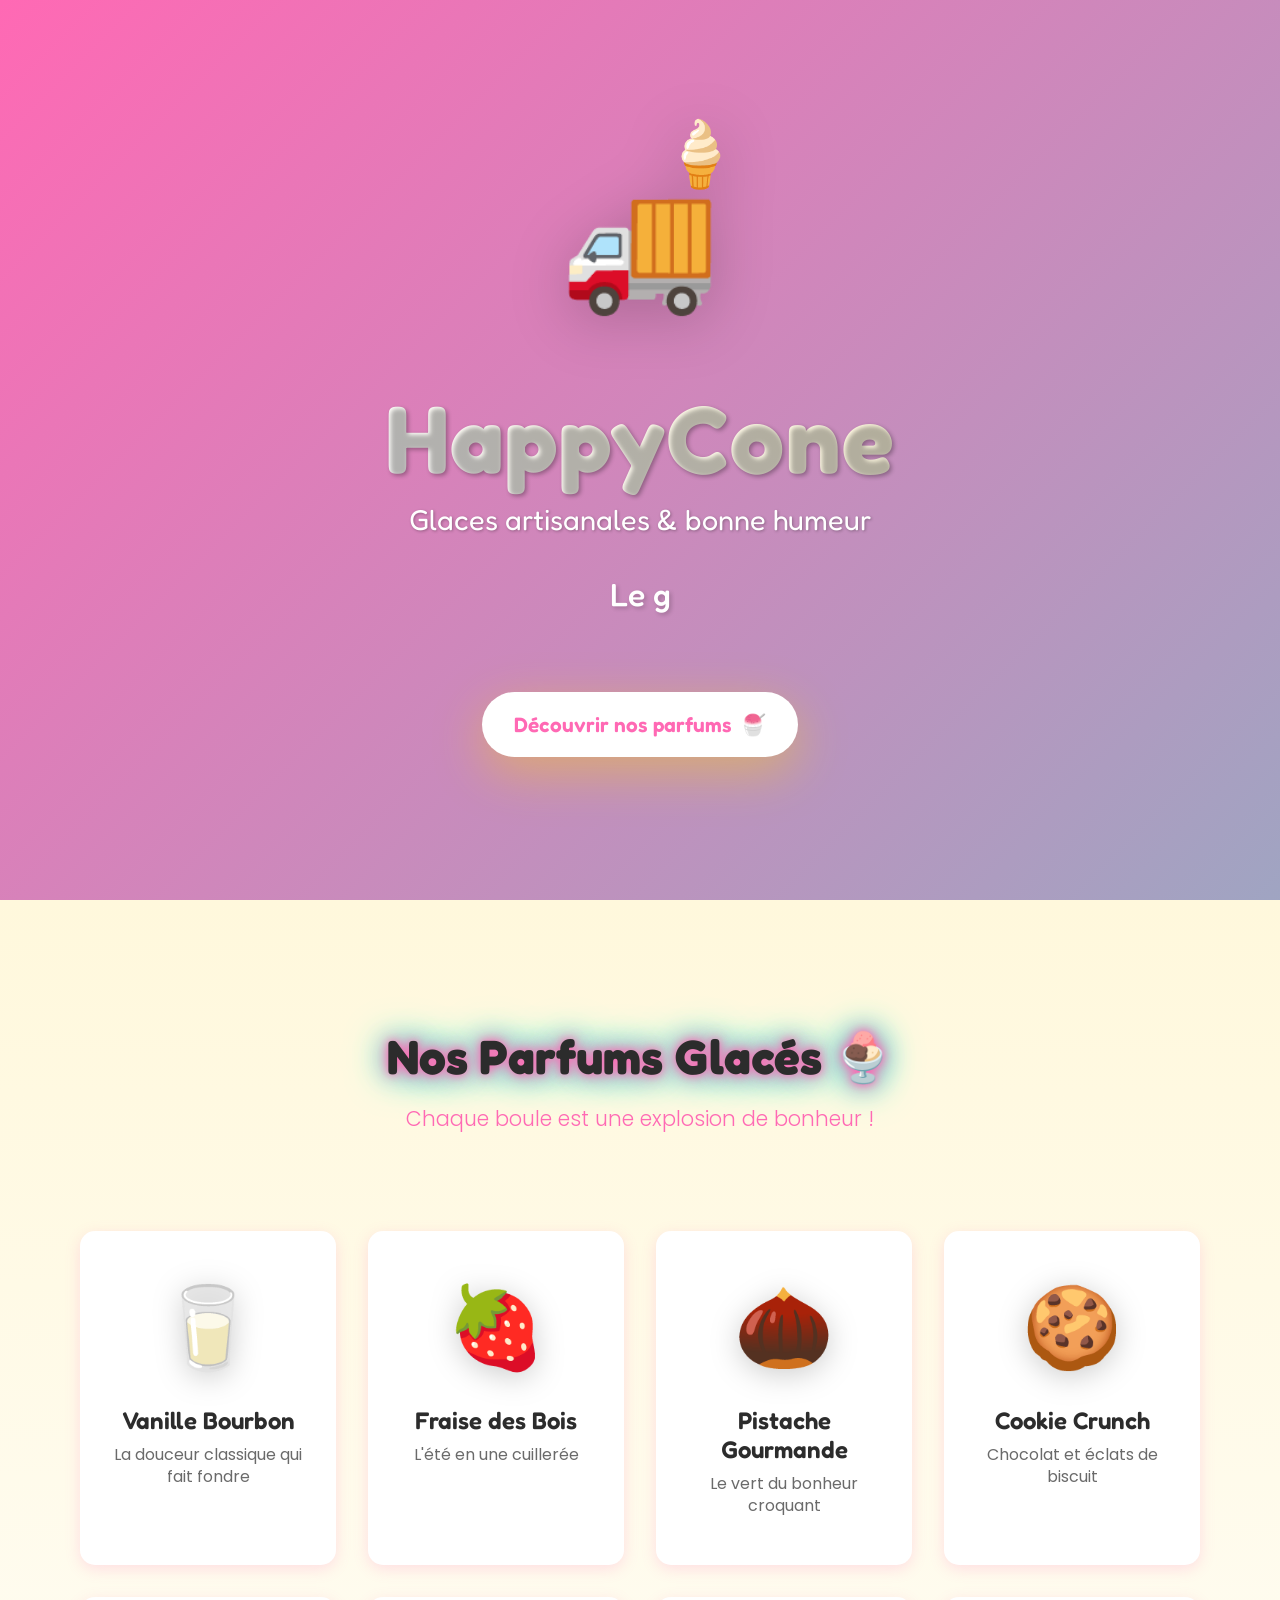
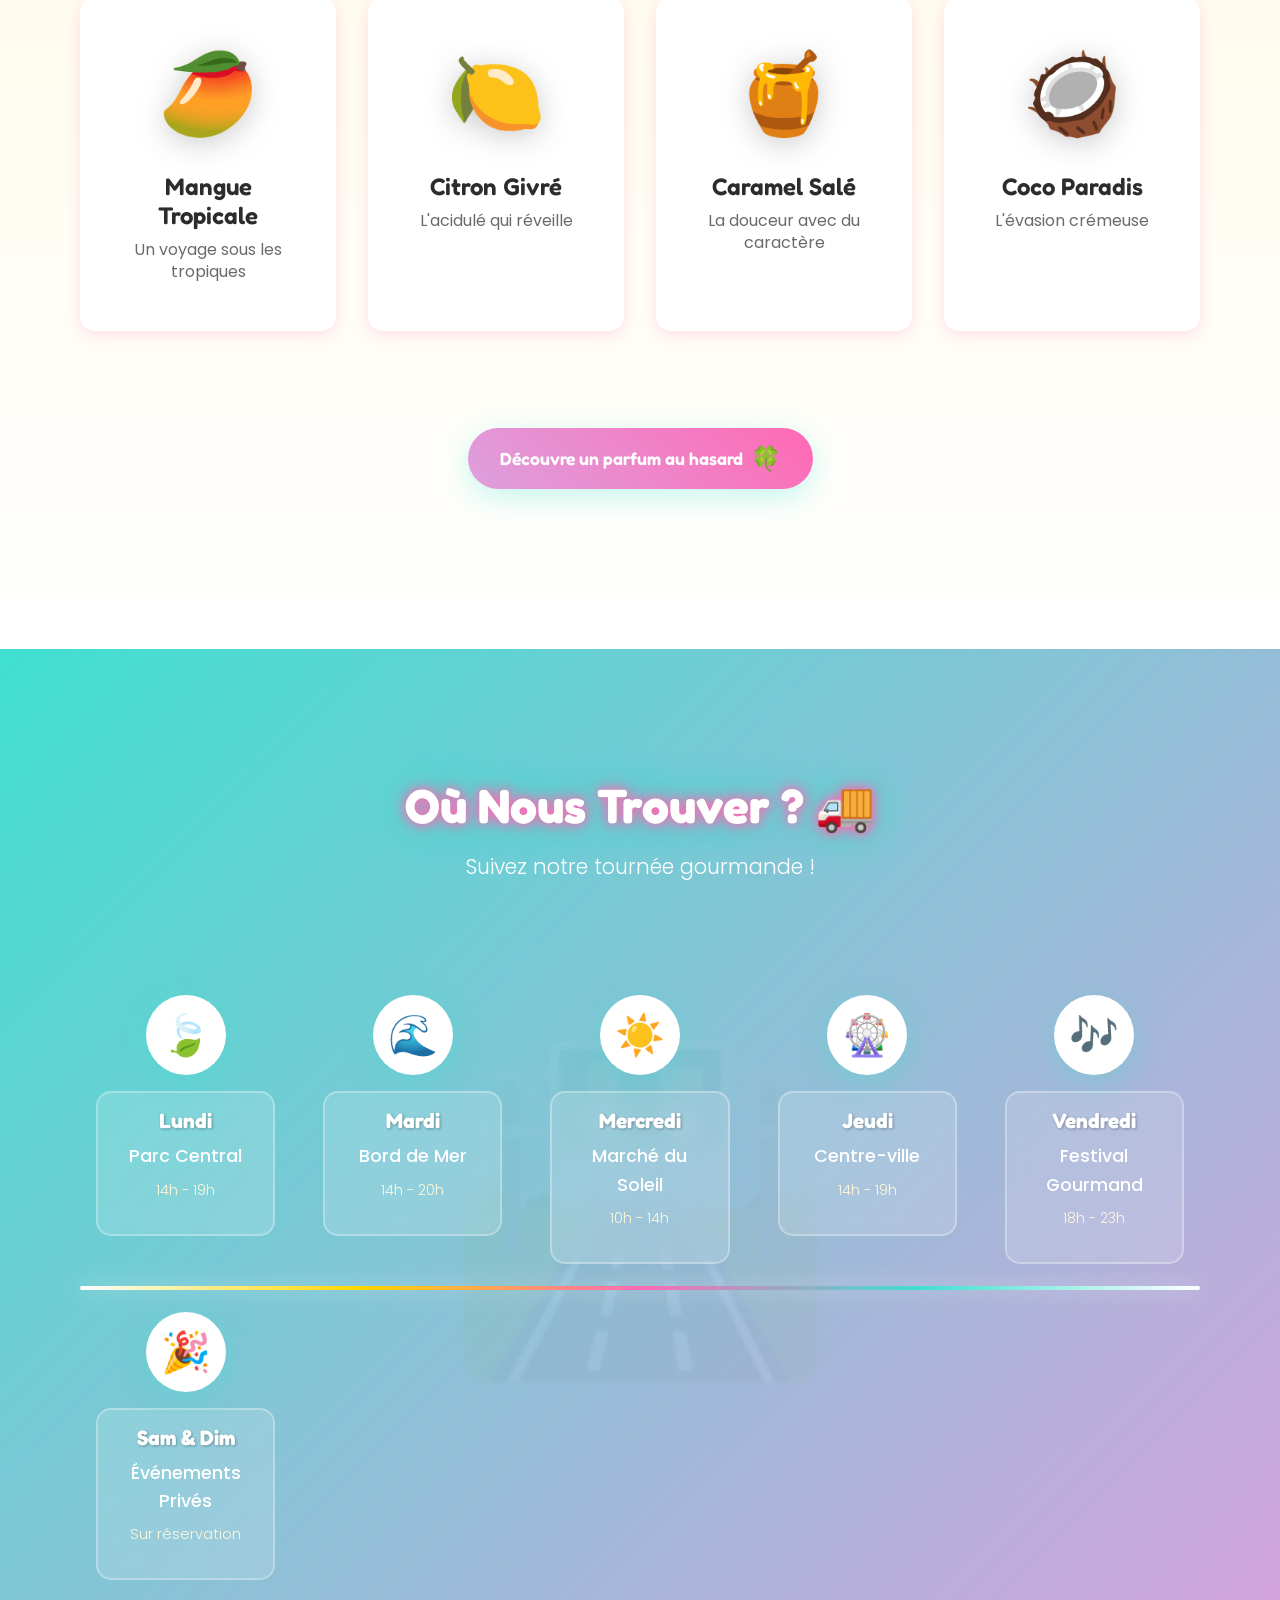
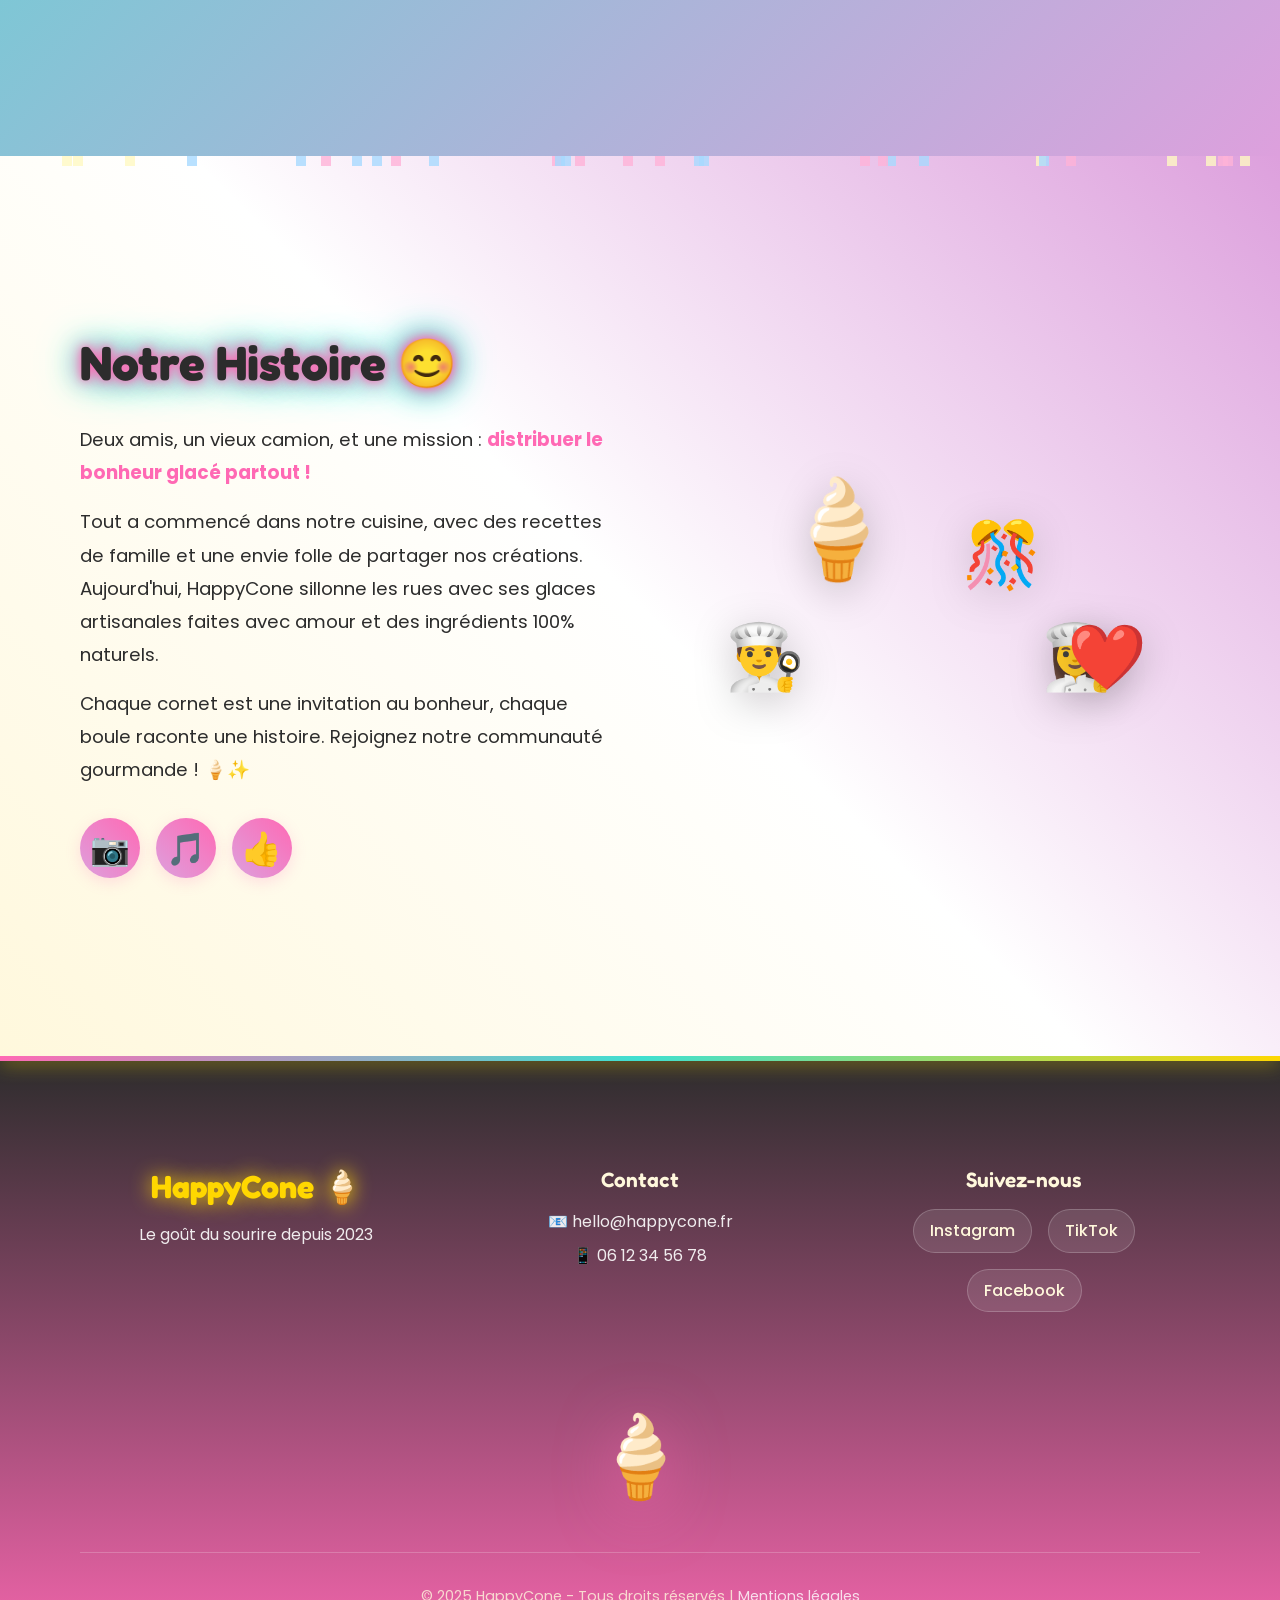
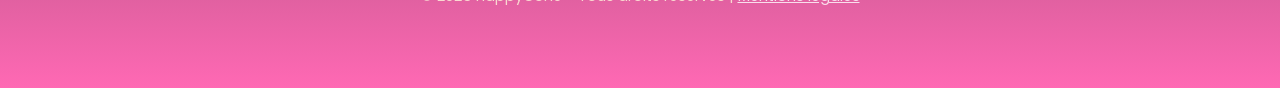
==== index.html @ ca3da944 "first commit" ====
<!DOCTYPE html>
<html lang="fr">
  <head>
    <meta charset="UTF-8" />
    <meta name="viewport" content="width=device-width, initial-scale=1.0" />
    <title>HappyCone - Glaces Artisanales & Bonne Humeur 🍦</title>

    <!-- Google Fonts - Typographies rondes et joyeuses -->
    <link rel="preconnect" href="https://fonts.googleapis.com" />
    <link rel="preconnect" href="https://fonts.gstatic.com" crossorigin />
    <link
      href="https://fonts.googleapis.com/css2?family=Fredoka:wght@300;400;500;600;700&family=Poppins:wght@300;400;600;700&display=swap"
      rel="stylesheet"
    />

    <!-- CSS Files -->
    <link rel="stylesheet" href="css/main.css" />
    <link rel="stylesheet" href="css/hero.css" />
    <link rel="stylesheet" href="css/parfums.css" />
    <link rel="stylesheet" href="css/emplacements.css" />
    <link rel="stylesheet" href="css/apropos.css" />
    <link rel="stylesheet" href="css/footer.css" />
    <link rel="stylesheet" href="css/animations.css" />
  </head>
  <body>
    <!-- Bulles flottantes en arrière-plan -->
    <div class="bulles-fond" id="bulles-container"></div>

    <!-- Section Hero / Accueil -->
    <section class="sec-hero" id="accueil">
      <div class="container">
        <div class="hero-content">
          <div class="hero-illustration">
            <div class="camion-glace">
              <div class="camion-body">🚚</div>
              <div class="glace-icon">🍦</div>
            </div>
          </div>
          <h1 class="hero-title">
            <span class="titre-principal">HappyCone</span>
            <span class="sous-titre">Glaces artisanales & bonne humeur</span>
          </h1>
          <p class="hero-slogan typewriter" id="slogan">
            Le goût du sourire, partout où on passe !
          </p>
          <a href="#parfums" class="btn-hero">
            <span>Découvrir nos parfums</span>
            <span class="emoji-bounce">🍧</span>
          </a>
        </div>
      </div>
    </section>

    <!-- Section Nos Parfums -->
    <section class="sec-parfums" id="parfums">
      <div class="container">
        <h2 class="section-title neon-text">Nos Parfums Glacés 🍨</h2>
        <p class="section-subtitle">
          Chaque boule est une explosion de bonheur !
        </p>

        <div class="parfums-grid">
          <!-- Carte Vanille -->
          <div
            class="parfum-card"
            data-parfum="Vanille Bourbon"
            data-color="#FFF8DC"
          >
            <div class="card-emoji">🥛</div>
            <h3 class="card-title">Vanille Bourbon</h3>
            <p class="card-description">La douceur classique qui fait fondre</p>
          </div>

          <!-- Carte Fraise -->
          <div
            class="parfum-card"
            data-parfum="Fraise des Bois"
            data-color="#FF69B4"
          >
            <div class="card-emoji">🍓</div>
            <h3 class="card-title">Fraise des Bois</h3>
            <p class="card-description">L'été en une cuillerée</p>
          </div>

          <!-- Carte Pistache -->
          <div
            class="parfum-card"
            data-parfum="Pistache Gourmande"
            data-color="#93C572"
          >
            <div class="card-emoji">🌰</div>
            <h3 class="card-title">Pistache Gourmande</h3>
            <p class="card-description">Le vert du bonheur croquant</p>
          </div>

          <!-- Carte Cookie -->
          <div
            class="parfum-card"
            data-parfum="Cookie Crunch"
            data-color="#D2691E"
          >
            <div class="card-emoji">🍪</div>
            <h3 class="card-title">Cookie Crunch</h3>
            <p class="card-description">Chocolat et éclats de biscuit</p>
          </div>

          <!-- Carte Mangue -->
          <div
            class="parfum-card"
            data-parfum="Mangue Tropicale"
            data-color="#FFB347"
          >
            <div class="card-emoji">🥭</div>
            <h3 class="card-title">Mangue Tropicale</h3>
            <p class="card-description">Un voyage sous les tropiques</p>
          </div>

          <!-- Carte Citron -->
          <div
            class="parfum-card"
            data-parfum="Citron Givré"
            data-color="#FFF44F"
          >
            <div class="card-emoji">🍋</div>
            <h3 class="card-title">Citron Givré</h3>
            <p class="card-description">L'acidulé qui réveille</p>
          </div>

          <!-- Carte Caramel -->
          <div
            class="parfum-card"
            data-parfum="Caramel Salé"
            data-color="#C68642"
          >
            <div class="card-emoji">🍯</div>
            <h3 class="card-title">Caramel Salé</h3>
            <p class="card-description">La douceur avec du caractère</p>
          </div>

          <!-- Carte Coco -->
          <div
            class="parfum-card"
            data-parfum="Coco Paradis"
            data-color="#F5F5DC"
          >
            <div class="card-emoji">🥥</div>
            <h3 class="card-title">Coco Paradis</h3>
            <p class="card-description">L'évasion crémeuse</p>
          </div>
        </div>

        <button class="btn-surprise" id="btn-random">
          <span>Découvre un parfum au hasard</span>
          <span class="emoji-clover">🍀</span>
        </button>
      </div>
    </section>

    <!-- Section Où nous trouver -->
    <section class="sec-emplacements" id="emplacements">
      <div class="container">
        <h2 class="section-title neon-text">Où Nous Trouver ? 🚚</h2>
        <p class="section-subtitle">Suivez notre tournée gourmande !</p>

        <div class="timeline-wrapper">
          <div class="timeline-line"></div>
          <div class="timeline-container">
            <!-- Lundi -->
            <div class="timeline-item" data-jour="1">
              <div class="timeline-icon">🍃</div>
              <div class="timeline-content">
                <h3 class="jour">Lundi</h3>
                <p class="lieu">Parc Central</p>
                <p class="horaire">14h - 19h</p>
              </div>
            </div>

            <!-- Mardi -->
            <div class="timeline-item" data-jour="2">
              <div class="timeline-icon">🌊</div>
              <div class="timeline-content">
                <h3 class="jour">Mardi</h3>
                <p class="lieu">Bord de Mer</p>
                <p class="horaire">14h - 20h</p>
              </div>
            </div>

            <!-- Mercredi -->
            <div class="timeline-item" data-jour="3">
              <div class="timeline-icon">☀️</div>
              <div class="timeline-content">
                <h3 class="jour">Mercredi</h3>
                <p class="lieu">Marché du Soleil</p>
                <p class="horaire">10h - 14h</p>
              </div>
            </div>

            <!-- Jeudi -->
            <div class="timeline-item" data-jour="4">
              <div class="timeline-icon">🎡</div>
              <div class="timeline-content">
                <h3 class="jour">Jeudi</h3>
                <p class="lieu">Centre-ville</p>
                <p class="horaire">14h - 19h</p>
              </div>
            </div>

            <!-- Vendredi -->
            <div class="timeline-item" data-jour="5">
              <div class="timeline-icon">🎶</div>
              <div class="timeline-content">
                <h3 class="jour">Vendredi</h3>
                <p class="lieu">Festival Gourmand</p>
                <p class="horaire">18h - 23h</p>
              </div>
            </div>

            <!-- Weekend -->
            <div class="timeline-item" data-jour="6">
              <div class="timeline-icon">🎉</div>
              <div class="timeline-content">
                <h3 class="jour">Sam & Dim</h3>
                <p class="lieu">Événements Privés</p>
                <p class="horaire">Sur réservation</p>
              </div>
            </div>
          </div>
        </div>
      </div>
    </section>

    <!-- Section À propos -->
    <section class="sec-apropos" id="apropos">
      <div class="container">
        <div class="apropos-content">
          <div class="apropos-text">
            <h2 class="section-title neon-text">Notre Histoire 😊</h2>
            <p class="apropos-description">
              Deux amis, un vieux camion, et une mission :
              <strong>distribuer le bonheur glacé partout !</strong>
            </p>
            <p class="apropos-description">
              Tout a commencé dans notre cuisine, avec des recettes de famille
              et une envie folle de partager nos créations. Aujourd'hui,
              HappyCone sillonne les rues avec ses glaces artisanales faites
              avec amour et des ingrédients 100% naturels.
            </p>
            <p class="apropos-description">
              Chaque cornet est une invitation au bonheur, chaque boule raconte
              une histoire. Rejoignez notre communauté gourmande ! 🍦✨
            </p>

            <div class="social-links">
              <a href="#" class="social-icon" aria-label="Instagram">
                <span>📷</span>
              </a>
              <a href="#" class="social-icon" aria-label="TikTok">
                <span>🎵</span>
              </a>
              <a href="#" class="social-icon" aria-label="Facebook">
                <span>👍</span>
              </a>
            </div>
          </div>

          <div class="apropos-visual">
            <div class="team-illustration">
              <div class="emoji-float">👨‍🍳</div>
              <div class="emoji-float">👩‍🍳</div>
              <div class="emoji-float">🍦</div>
              <div class="emoji-float">❤️</div>
              <div class="emoji-float">🎊</div>
            </div>
          </div>
        </div>
      </div>

      <!-- Éléments décoratifs flottants -->
      <div class="confetti-container" id="confetti"></div>
    </section>

    <!-- Footer -->
    <footer class="sec-footer" id="contact">
      <div class="container">
        <div class="footer-content">
          <div class="footer-section">
            <h3 class="footer-title">HappyCone 🍦</h3>
            <p class="footer-text">Le goût du sourire depuis 2023</p>
          </div>

          <div class="footer-section">
            <h4 class="footer-subtitle">Contact</h4>
            <p class="footer-text">📧 hello@happycone.fr</p>
            <p class="footer-text">📱 06 12 34 56 78</p>
          </div>

          <div class="footer-section">
            <h4 class="footer-subtitle">Suivez-nous</h4>
            <div class="footer-social">
              <a href="#" class="footer-link">Instagram</a>
              <a href="#" class="footer-link">TikTok</a>
              <a href="#" class="footer-link">Facebook</a>
            </div>
          </div>
        </div>

        <div class="footer-melting-cone">
          <span class="cone-emoji">🍦</span>
        </div>

        <div class="footer-bottom">
          <p class="footer-copyright">
            © 2025 HappyCone - Tous droits réservés |
            <a href="#" class="footer-link">Mentions légales</a>
          </p>
        </div>
      </div>
    </footer>

    <!-- JavaScript -->
    <script src="js/main.js"></script>
  </body>
</html>
---- css/main.css ----
/* ========================================
   HAPPYCONE - CSS PRINCIPAL
   Variables & Styles Globaux
======================================== */

/* --- VARIABLES GLOBALES --- */
:root {
  /* Palette de couleurs principales */
  --bonbon-rose: #ff69b4; /* Rose pastel vibrant */
  --glace-turquoise: #40e0d0; /* Turquoise frais */
  --citron-soleil: #ffd700; /* Jaune citron lumineux */

  /* Couleurs complémentaires */
  --corail-doux: #ff7f50; /* Corail chaleureux */
  --lilas-reve: #dda0dd; /* Lilas doux */
  --creme-vanille: #fff8dc; /* Blanc cassé crémeux */
  --chocolat-noir: #2c2c2c; /* Noir profond */
  --blanc-neige: #ffffff; /* Blanc pur */

  /* Dégradés */
  --gradient-estival: linear-gradient(
    135deg,
    var(--bonbon-rose) 0%,
    var(--glace-turquoise) 50%,
    var(--citron-soleil) 100%
  );
  --gradient-douceur: linear-gradient(
    45deg,
    var(--lilas-reve),
    var(--bonbon-rose)
  );
  --gradient-fraicheur: linear-gradient(
    180deg,
    var(--glace-turquoise),
    var(--blanc-neige)
  );

  /* Typographies */
  --font-principale: "Fredoka", sans-serif;
  --font-secondaire: "Poppins", sans-serif;

  /* Espacements */
  --espace-xs: 0.5rem;
  --espace-sm: 1rem;
  --espace-md: 2rem;
  --espace-lg: 4rem;
  --espace-xl: 6rem;

  /* Ombres */
  --ombre-douce: 0 4px 15px rgba(255, 105, 180, 0.2);
  --ombre-moyenne: 0 8px 30px rgba(64, 224, 208, 0.3);
  --ombre-forte: 0 15px 50px rgba(255, 215, 0, 0.4);

  /* Transitions */
  --transition-rapide: 0.3s ease;
  --transition-douce: 0.6s ease;
  --transition-fluide: 0.8s cubic-bezier(0.4, 0, 0.2, 1);

  /* Border radius */
  --radius-doux: 15px;
  --radius-rond: 50px;
  --radius-cercle: 50%;
}

/* --- RESET & BASE --- */
* {
  margin: 0;
  padding: 0;
  box-sizing: border-box;
}

*::before,
*::after {
  box-sizing: border-box;
}

html {
  scroll-behavior: smooth;
  font-size: 16px;
}

body {
  font-family: var(--font-secondaire);
  line-height: 1.6;
  color: var(--chocolat-noir);
  background: var(--blanc-neige);
  overflow-x: hidden;
  position: relative;
}

/* --- TYPOGRAPHIE GLOBALE --- */
h1,
h2,
h3,
h4,
h5,
h6 {
  font-family: var(--font-principale);
  font-weight: 700;
  line-height: 1.2;
  margin-bottom: var(--espace-sm);
}

h1 {
  font-size: clamp(2.5rem, 5vw, 4rem);
}

h2 {
  font-size: clamp(2rem, 4vw, 3rem);
}

h3 {
  font-size: clamp(1.5rem, 3vw, 2rem);
}

p {
  margin-bottom: var(--espace-sm);
  font-size: clamp(1rem, 2vw, 1.125rem);
}

/* --- CONTENEURS --- */
.container {
  width: 90%;
  max-width: 1200px;
  margin: 0 auto;
  padding: var(--espace-md) var(--espace-sm);
  position: relative;
  z-index: 1;
}

/* --- SECTIONS --- */
section {
  min-height: 100vh;
  padding: var(--espace-xl) 0;
  position: relative;
  display: flex;
  align-items: center;
  justify-content: center;
}

/* Titres de section avec effet néon */
.section-title {
  text-align: center;
  margin-bottom: var(--espace-sm);
  color: var(--chocolat-noir);
}

.section-subtitle {
  text-align: center;
  font-size: clamp(1.1rem, 2vw, 1.3rem);
  color: var(--bonbon-rose);
  margin-bottom: var(--espace-lg);
  font-weight: 300;
}

.neon-text {
  text-shadow: 0 0 10px var(--bonbon-rose), 0 0 20px var(--bonbon-rose),
    0 0 30px var(--glace-turquoise), 0 0 40px var(--glace-turquoise);
  animation: neon-pulse 2s ease-in-out infinite;
}

/* --- LIENS --- */
a {
  text-decoration: none;
  color: inherit;
  transition: var(--transition-rapide);
}

a:hover {
  transform: translateY(-2px);
}

/* --- BOUTONS GLOBAUX --- */
button,
.btn-hero,
.btn-surprise {
  font-family: var(--font-principale);
  font-size: 1.1rem;
  font-weight: 600;
  padding: var(--espace-sm) var(--espace-md);
  border: none;
  border-radius: var(--radius-rond);
  cursor: pointer;
  transition: var(--transition-douce);
  position: relative;
  overflow: hidden;
  display: inline-flex;
  align-items: center;
  gap: var(--espace-xs);
}

button:hover,
.btn-hero:hover,
.btn-surprise:hover {
  transform: translateY(-5px) scale(1.05);
  box-shadow: var(--ombre-forte);
}

button:active,
.btn-hero:active,
.btn-surprise:active {
  transform: translateY(-2px) scale(0.98);
}

/* --- BULLES FLOTTANTES EN ARRIÈRE-PLAN --- */
.bulles-fond {
  position: fixed;
  top: 0;
  left: 0;
  width: 100%;
  height: 100%;
  pointer-events: none;
  z-index: -1;
  overflow: hidden;
}

.bulle {
  position: absolute;
  border-radius: var(--radius-cercle);
  opacity: 0.6;
  animation: float-up linear infinite;
  will-change: transform;
}

/* --- ANIMATIONS KEYFRAMES --- */
@keyframes neon-pulse {
  0%,
  100% {
    text-shadow: 0 0 10px var(--bonbon-rose), 0 0 20px var(--bonbon-rose),
      0 0 30px var(--glace-turquoise), 0 0 40px var(--glace-turquoise);
  }
  50% {
    text-shadow: 0 0 20px var(--bonbon-rose), 0 0 30px var(--bonbon-rose),
      0 0 40px var(--glace-turquoise), 0 0 50px var(--glace-turquoise),
      0 0 60px var(--citron-soleil);
  }
}

@keyframes float-up {
  0% {
    transform: translateY(100vh) scale(0);
    opacity: 0;
  }
  10% {
    opacity: 0.6;
  }
  90% {
    opacity: 0.6;
  }
  100% {
    transform: translateY(-100px) scale(1);
    opacity: 0;
  }
}

/* --- RESPONSIVE --- */
@media (max-width: 768px) {
  :root {
    --espace-lg: 3rem;
    --espace-xl: 4rem;
  }

  section {
    min-height: auto;
    padding: var(--espace-lg) 0;
  }

  .container {
    width: 95%;
    padding: var(--espace-sm);
  }
}

@media (max-width: 480px) {
  :root {
    --espace-lg: 2rem;
    --espace-xl: 3rem;
  }

  html {
    font-size: 14px;
  }
}

/* --- UTILITAIRES --- */
.text-center {
  text-align: center;
}

.hidden {
  display: none;
}

.visible {
  display: block;
}

.fade-in {
  animation: fadeIn var(--transition-douce);
}

@keyframes fadeIn {
  from {
    opacity: 0;
    transform: translateY(20px);
  }
  to {
    opacity: 1;
    transform: translateY(0);
  }
}
---- css/hero.css ----
/* ========================================
   SECTION HERO - Accueil
======================================== */

.sec-hero {
  min-height: 100vh;
  background: var(--gradient-estival);
  background-size: 400% 400%;
  animation: gradient-move 15s ease infinite;
  position: relative;
  overflow: hidden;
  display: flex;
  align-items: center;
  justify-content: center;

  & .container {
    display: flex;
    align-items: center;
    justify-content: center;
    flex-direction: column;
    text-align: center;
  }

  & .hero-content {
    position: relative;
    z-index: 2;
    max-width: 900px;
    animation: fade-slide-up 1s ease-out;
  }

  /* Illustration du camion */
  & .hero-illustration {
    margin-bottom: var(--espace-md);
    animation: parallax-float 3s ease-in-out infinite;

    & .camion-glace {
      position: relative;
      display: inline-block;
      font-size: 8rem;
      filter: drop-shadow(0 10px 30px rgba(0, 0, 0, 0.2));

      & .camion-body {
        animation: truck-wiggle 2s ease-in-out infinite;
      }

      & .glace-icon {
        position: absolute;
        top: -40px;
        right: -20px;
        font-size: 4rem;
        animation: ice-spin 4s linear infinite;
      }
    }
  }

  /* Titre principal */
  & .hero-title {
    margin-bottom: var(--espace-md);

    & .titre-principal {
      display: block;
      font-size: clamp(3rem, 8vw, 6rem);
      font-weight: 700;
      background: linear-gradient(
        45deg,
        var(--blanc-neige),
        var(--creme-vanille)
      );
      -webkit-background-clip: text;
      -webkit-text-fill-color: transparent;
      background-clip: text;
      text-shadow: 2px 2px 4px rgba(0, 0, 0, 0.3);
      letter-spacing: 2px;
      animation: title-bounce 2s ease infinite;
    }

    & .sous-titre {
      display: block;
      font-size: clamp(1.2rem, 3vw, 1.8rem);
      color: var(--blanc-neige);
      font-weight: 400;
      margin-top: var(--espace-xs);
      text-shadow: 1px 1px 3px rgba(0, 0, 0, 0.3);
    }
  }

  /* Slogan avec effet machine à écrire */
  & .hero-slogan {
    font-size: clamp(1.3rem, 3vw, 2rem);
    color: var(--blanc-neige);
    font-family: var(--font-principale);
    font-weight: 500;
    margin-bottom: var(--espace-lg);
    min-height: 3rem;
    text-shadow: 2px 2px 4px rgba(0, 0, 0, 0.2);
    border-right: 3px solid var(--blanc-neige);
    white-space: nowrap;
    overflow: hidden;
    display: inline-block;
    animation: typing 3s steps(40) 1s forwards,
      blink-caret 0.75s step-end infinite;
  }

  /* Bouton CTA */
  & .btn-hero {
    background: var(--blanc-neige);
    color: var(--bonbon-rose);
    font-size: clamp(1.1rem, 2.5vw, 1.3rem);
    padding: var(--espace-sm) var(--espace-md);
    box-shadow: var(--ombre-forte);
    transition: var(--transition-douce);

    &:hover {
      background: var(--bonbon-rose);
      color: var(--blanc-neige);
      transform: translateY(-8px) scale(1.1);
      box-shadow: 0 20px 60px rgba(255, 105, 180, 0.5);
    }

    & .emoji-bounce {
      display: inline-block;
      animation: bounce-emoji 1s ease infinite;
    }
  }
}

/* --- ANIMATIONS KEYFRAMES --- */

/* Animation du dégradé de fond */
@keyframes gradient-move {
  0% {
    background-position: 0% 50%;
  }
  50% {
    background-position: 100% 50%;
  }
  100% {
    background-position: 0% 50%;
  }
}

/* Fade et slide au chargement */
@keyframes fade-slide-up {
  from {
    opacity: 0;
    transform: translateY(50px);
  }
  to {
    opacity: 1;
    transform: translateY(0);
  }
}

/* Flottement parallaxe */
@keyframes parallax-float {
  0%,
  100% {
    transform: translateY(0px);
  }
  50% {
    transform: translateY(-20px);
  }
}

/* Camion qui bouge */
@keyframes truck-wiggle {
  0%,
  100% {
    transform: rotate(0deg);
  }
  25% {
    transform: rotate(-3deg);
  }
  75% {
    transform: rotate(3deg);
  }
}

/* Glace qui tourne */
@keyframes ice-spin {
  0% {
    transform: rotate(0deg);
  }
  100% {
    transform: rotate(360deg);
  }
}

/* Titre qui rebondit */
@keyframes title-bounce {
  0%,
  100% {
    transform: translateY(0);
  }
  50% {
    transform: translateY(-10px);
  }
}

/* Effet machine à écrire */
@keyframes typing {
  from {
    width: 0;
  }
  to {
    width: 100%;
    border-right-color: transparent;
  }
}

@keyframes blink-caret {
  from,
  to {
    border-color: transparent;
  }
  50% {
    border-color: var(--blanc-neige);
  }
}

/* Emoji qui rebondit */
@keyframes bounce-emoji {
  0%,
  100% {
    transform: translateY(0);
  }
  50% {
    transform: translateY(-10px);
  }
}

/* --- RESPONSIVE --- */
@media (max-width: 768px) {
  .sec-hero {
    & .hero-illustration {
      & .camion-glace {
        font-size: 6rem;

        & .glace-icon {
          font-size: 3rem;
          top: -30px;
          right: -15px;
        }
      }
    }

    & .hero-slogan {
      white-space: normal;
      border-right: none;
      animation: fade-slide-up 1s ease-out;
    }
  }
}

@media (max-width: 480px) {
  .sec-hero {
    & .hero-illustration {
      & .camion-glace {
        font-size: 4rem;

        & .glace-icon {
          font-size: 2rem;
          top: -20px;
          right: -10px;
        }
      }
    }

    & .btn-hero {
      padding: var(--espace-sm) var(--espace-sm);
      font-size: 1rem;
    }
  }
}
---- css/parfums.css ----
/* ========================================
   SECTION PARFUMS - Nos Glaces
======================================== */

.sec-parfums {
  background: linear-gradient(
    180deg,
    var(--creme-vanille) 0%,
    var(--blanc-neige) 100%
  );
  position: relative;
  overflow: hidden;

  & .container {
    position: relative;
    z-index: 2;
  }

  /* Grille des parfums */
  & .parfums-grid {
    display: grid;
    grid-template-columns: repeat(auto-fit, minmax(250px, 1fr));
    gap: var(--espace-md);
    margin-bottom: var(--espace-lg);
    padding: var(--espace-md) 0;
  }

  /* Carte de parfum */
  & .parfum-card {
    background: var(--blanc-neige);
    border-radius: var(--radius-doux);
    padding: var(--espace-md);
    text-align: center;
    cursor: pointer;
    position: relative;
    transition: var(--transition-douce);
    box-shadow: var(--ombre-douce);
    overflow: hidden;
    will-change: transform;

    &::before {
      content: "";
      position: absolute;
      top: 0;
      left: 0;
      right: 0;
      bottom: 0;
      background: linear-gradient(
        135deg,
        transparent 0%,
        var(--bonbon-rose) 100%
      );
      opacity: 0;
      transition: var(--transition-rapide);
      z-index: 0;
    }

    &:hover {
      transform: translateY(-10px) rotate(2deg);
      box-shadow: 0 15px 40px rgba(255, 105, 180, 0.4);

      &::before {
        opacity: 0.1;
      }

      & .card-emoji {
        transform: scale(1.3) rotate(15deg);
        filter: drop-shadow(0 0 20px var(--citron-soleil));
      }

      & .card-title {
        color: var(--bonbon-rose);
        transform: scale(1.05);
      }
    }

    &:active {
      transform: scale(0.95);
    }

    & > * {
      position: relative;
      z-index: 1;
    }

    & .card-emoji {
      font-size: 5rem;
      margin-bottom: var(--espace-sm);
      display: block;
      transition: var(--transition-douce);
      filter: drop-shadow(0 5px 15px rgba(0, 0, 0, 0.2));
    }

    & .card-title {
      font-size: 1.5rem;
      font-weight: 600;
      color: var(--chocolat-noir);
      margin-bottom: var(--espace-xs);
      transition: var(--transition-rapide);
    }

    & .card-description {
      font-size: 1rem;
      color: var(--chocolat-noir);
      opacity: 0.7;
      line-height: 1.4;
    }
  }

  /* Animation d'explosion de bulle au clic */
  & .parfum-card.explode {
    animation: card-explode 0.6s ease-out;

    &::after {
      content: "✨";
      position: absolute;
      top: 50%;
      left: 50%;
      transform: translate(-50%, -50%);
      font-size: 8rem;
      animation: sparkle-burst 0.6s ease-out forwards;
      pointer-events: none;
    }
  }

  /* Bouton surprise */
  & .btn-surprise {
    background: var(--gradient-douceur);
    color: var(--blanc-neige);
    margin: var(--espace-md) auto;
    display: flex;
    box-shadow: var(--ombre-moyenne);
    position: relative;
    z-index: 10;

    &:hover {
      background: var(--gradient-estival);
      box-shadow: var(--ombre-forte);

      & .emoji-clover {
        animation: spin-clover 0.5s ease;
      }
    }

    & .emoji-clover {
      font-size: 1.5rem;
    }
  }
}

/* --- ANIMATIONS KEYFRAMES --- */

/* Explosion de carte */
@keyframes card-explode {
  0% {
    transform: translateY(-10px) scale(1);
  }
  50% {
    transform: translateY(-20px) scale(1.1);
    box-shadow: 0 20px 60px rgba(255, 105, 180, 0.6);
  }
  100% {
    transform: translateY(-10px) scale(1);
  }
}

/* Éclat d'étoiles */
@keyframes sparkle-burst {
  0% {
    opacity: 0;
    transform: translate(-50%, -50%) scale(0);
  }
  50% {
    opacity: 1;
    transform: translate(-50%, -50%) scale(1.5);
  }
  100% {
    opacity: 0;
    transform: translate(-50%, -50%) scale(2);
  }
}

/* Rotation du trèfle */
@keyframes spin-clover {
  0% {
    transform: rotate(0deg);
  }
  100% {
    transform: rotate(360deg);
  }
}

/* --- RESPONSIVE --- */
@media (max-width: 768px) {
  .sec-parfums {
    & .parfums-grid {
      grid-template-columns: repeat(auto-fit, minmax(200px, 1fr));
      gap: var(--espace-sm);
    }

    & .parfum-card {
      padding: var(--espace-sm);

      & .card-emoji {
        font-size: 4rem;
      }

      & .card-title {
        font-size: 1.3rem;
      }
    }
  }
}

@media (max-width: 480px) {
  .sec-parfums {
    & .parfums-grid {
      grid-template-columns: 1fr;
      gap: var(--espace-sm);
    }

    & .parfum-card {
      & .card-emoji {
        font-size: 3.5rem;
      }

      & .card-title {
        font-size: 1.2rem;
      }

      & .card-description {
        font-size: 0.9rem;
      }
    }

    & .btn-surprise {
      font-size: 1rem;
      padding: var(--espace-sm);
    }
  }
}

/* --- EFFET DE COULEUR DYNAMIQUE AU SURVOL --- */
.parfum-card[data-color]::before {
  background: linear-gradient(135deg, transparent 0%, currentColor 100%);
}

.parfum-card:hover {
  border: 2px solid var(--bonbon-rose);
}
---- css/emplacements.css ----
/* ========================================
   SECTION EMPLACEMENTS - Où nous trouver
======================================== */

.sec-emplacements {
  background: linear-gradient(
    135deg,
    var(--glace-turquoise) 0%,
    var(--lilas-reve) 100%
  );
  position: relative;
  overflow: hidden;

  &::before {
    content: "🛣️";
    position: absolute;
    font-size: 20rem;
    opacity: 0.05;
    top: 50%;
    left: 50%;
    transform: translate(-50%, -50%);
    animation: road-scroll 20s linear infinite;
  }

  & .container {
    position: relative;
    z-index: 2;
  }

  & .section-title,
  & .section-subtitle {
    color: var(--blanc-neige);
  }

  /* Wrapper de la timeline */
  & .timeline-wrapper {
    position: relative;
    padding: var(--espace-md) 0;
    margin-top: var(--espace-lg);
  }

  /* Ligne de timeline */
  & .timeline-line {
    position: absolute;
    top: 50%;
    left: 0;
    right: 0;
    height: 4px;
    background: linear-gradient(
      90deg,
      var(--blanc-neige) 0%,
      var(--citron-soleil) 25%,
      var(--bonbon-rose) 50%,
      var(--glace-turquoise) 75%,
      var(--blanc-neige) 100%
    );
    transform: translateY(-50%);
    border-radius: var(--radius-rond);
    box-shadow: 0 0 20px rgba(255, 255, 255, 0.5);
    z-index: 1;
  }

  /* Conteneur des items */
  & .timeline-container {
    display: grid;
    grid-template-columns: repeat(auto-fit, minmax(180px, 1fr));
    gap: var(--espace-sm);
    position: relative;
    z-index: 2;
  }

  /* Item de timeline */
  & .timeline-item {
    display: flex;
    flex-direction: column;
    align-items: center;
    text-align: center;
    padding: var(--espace-sm);
    position: relative;
    transition: var(--transition-douce);
    cursor: pointer;

    &:hover {
      transform: translateY(-15px) scale(1.05);

      & .timeline-icon {
        transform: scale(1.3) rotate(10deg);
        box-shadow: 0 10px 40px rgba(255, 215, 0, 0.6);
        background: var(--gradient-estival);
      }

      & .timeline-content {
        background: var(--blanc-neige);
        color: var(--chocolat-noir);
        box-shadow: var(--ombre-forte);

        & .jour {
          color: var(--bonbon-rose);
        }
      }
    }

    /* Icône du jour */
    & .timeline-icon {
      width: 80px;
      height: 80px;
      border-radius: var(--radius-cercle);
      background: var(--blanc-neige);
      display: flex;
      align-items: center;
      justify-content: center;
      font-size: 2.5rem;
      margin-bottom: var(--espace-sm);
      box-shadow: var(--ombre-moyenne);
      transition: var(--transition-douce);
      position: relative;
      z-index: 3;
    }

    /* Contenu du jour */
    & .timeline-content {
      background: rgba(255, 255, 255, 0.15);
      backdrop-filter: blur(10px);
      padding: var(--espace-sm);
      border-radius: var(--radius-doux);
      transition: var(--transition-douce);
      border: 2px solid rgba(255, 255, 255, 0.3);
      width: 100%;

      & .jour {
        font-size: 1.3rem;
        font-weight: 700;
        color: var(--blanc-neige);
        margin-bottom: var(--espace-xs);
        text-shadow: 1px 1px 3px rgba(0, 0, 0, 0.3);
      }

      & .lieu {
        font-size: 1.1rem;
        color: var(--blanc-neige);
        font-weight: 500;
        margin-bottom: var(--espace-xs);
      }

      & .horaire {
        font-size: 0.9rem;
        color: var(--creme-vanille);
        font-weight: 300;
      }
    }

    /* Jour actuel mis en évidence */
    &.active {
      & .timeline-icon {
        background: var(--gradient-estival);
        animation: pulse-glow 2s ease-in-out infinite;
        box-shadow: 0 0 40px var(--citron-soleil);
        transform: scale(1.2);
      }

      & .timeline-content {
        background: var(--blanc-neige);
        color: var(--chocolat-noir);
        border: 3px solid var(--citron-soleil);
        box-shadow: 0 10px 40px rgba(255, 215, 0, 0.5);

        & .jour {
          color: var(--bonbon-rose);
        }

        & .lieu {
          color: var(--chocolat-noir);
          font-weight: 700;
        }

        & .horaire {
          color: var(--chocolat-noir);
          font-weight: 500;
        }
      }
    }
  }
}

/* --- ANIMATIONS KEYFRAMES --- */

/* Route qui défile */
@keyframes road-scroll {
  0% {
    transform: translate(-50%, -50%) translateX(0);
  }
  100% {
    transform: translate(-50%, -50%) translateX(-100px);
  }
}

/* Pulsation lumineuse */
@keyframes pulse-glow {
  0%,
  100% {
    box-shadow: 0 0 20px var(--citron-soleil), 0 0 40px var(--bonbon-rose);
  }
  50% {
    box-shadow: 0 0 40px var(--citron-soleil), 0 0 60px var(--bonbon-rose),
      0 0 80px var(--glace-turquoise);
  }
}

/* --- RESPONSIVE --- */
@media (max-width: 1024px) {
  .sec-emplacements {
    & .timeline-container {
      grid-template-columns: repeat(3, 1fr);
    }
  }
}

@media (max-width: 768px) {
  .sec-emplacements {
    & .timeline-container {
      grid-template-columns: repeat(2, 1fr);
      gap: var(--espace-md);
    }

    & .timeline-line {
      display: none;
    }

    & .timeline-item {
      & .timeline-icon {
        width: 70px;
        height: 70px;
        font-size: 2rem;
      }

      & .timeline-content {
        & .jour {
          font-size: 1.2rem;
        }

        & .lieu {
          font-size: 1rem;
        }

        & .horaire {
          font-size: 0.85rem;
        }
      }
    }
  }
}

@media (max-width: 480px) {
  .sec-emplacements {
    & .timeline-container {
      grid-template-columns: 1fr;
      gap: var(--espace-sm);
    }

    & .timeline-item {
      & .timeline-icon {
        width: 60px;
        height: 60px;
        font-size: 1.8rem;
      }
    }
  }
}
---- css/apropos.css ----
/* ========================================
   SECTION À PROPOS - Notre Histoire
======================================== */

.sec-apropos {
  background: linear-gradient(
    45deg,
    var(--creme-vanille) 0%,
    var(--blanc-neige) 50%,
    var(--lilas-reve) 100%
  );
  position: relative;
  overflow: hidden;

  & .container {
    position: relative;
    z-index: 2;
  }

  & .apropos-content {
    display: grid;
    grid-template-columns: 1fr 1fr;
    gap: var(--espace-lg);
    align-items: center;
  }

  /* Texte à propos */
  & .apropos-text {
    animation: slide-in-left 1s ease-out;

    & .section-title {
      text-align: left;
      margin-bottom: var(--espace-md);
    }

    & .apropos-description {
      font-size: 1.15rem;
      line-height: 1.8;
      color: var(--chocolat-noir);
      margin-bottom: var(--espace-sm);
      opacity: 0;
      animation: fade-in-up 0.8s ease-out forwards;

      &:nth-child(2) {
        animation-delay: 0.2s;
      }

      &:nth-child(3) {
        animation-delay: 0.4s;
      }

      &:nth-child(4) {
        animation-delay: 0.6s;
      }

      & strong {
        color: var(--bonbon-rose);
        font-weight: 700;
      }
    }

    /* Liens sociaux */
    & .social-links {
      display: flex;
      gap: var(--espace-sm);
      margin-top: var(--espace-md);
      flex-wrap: wrap;

      & .social-icon {
        width: 60px;
        height: 60px;
        border-radius: var(--radius-cercle);
        background: var(--gradient-douceur);
        display: flex;
        align-items: center;
        justify-content: center;
        font-size: 2rem;
        box-shadow: var(--ombre-douce);
        transition: var(--transition-douce);
        position: relative;
        overflow: hidden;

        &::before {
          content: "";
          position: absolute;
          top: 0;
          left: 0;
          right: 0;
          bottom: 0;
          background: var(--gradient-estival);
          opacity: 0;
          transition: var(--transition-rapide);
        }

        & span {
          position: relative;
          z-index: 1;
        }

        &:hover {
          transform: translateY(-10px) rotate(10deg) scale(1.15);
          box-shadow: var(--ombre-forte);

          &::before {
            opacity: 1;
          }

          & span {
            animation: emoji-wiggle 0.5s ease;
          }
        }
      }
    }
  }

  /* Visuel illustration */
  & .apropos-visual {
    position: relative;
    min-height: 400px;
    display: flex;
    align-items: center;
    justify-content: center;
    animation: slide-in-right 1s ease-out;

    & .team-illustration {
      position: relative;
      width: 100%;
      height: 100%;
      display: flex;
      align-items: center;
      justify-content: center;

      & .emoji-float {
        position: absolute;
        font-size: 4rem;
        filter: drop-shadow(0 10px 20px rgba(0, 0, 0, 0.2));
        animation: float-random 3s ease-in-out infinite;

        &:nth-child(1) {
          top: 10%;
          left: 10%;
          animation-delay: 0s;
        }

        &:nth-child(2) {
          top: 20%;
          right: 15%;
          animation-delay: 0.5s;
        }

        &:nth-child(3) {
          bottom: 30%;
          left: 20%;
          font-size: 6rem;
          animation-delay: 1s;
        }

        &:nth-child(4) {
          top: 50%;
          right: 10%;
          animation-delay: 1.5s;
        }

        &:nth-child(5) {
          bottom: 10%;
          right: 30%;
          animation-delay: 2s;
        }
      }
    }
  }

  /* Confettis */
  & .confetti-container {
    position: absolute;
    top: 0;
    left: 0;
    width: 100%;
    height: 100%;
    pointer-events: none;
    overflow: hidden;
    z-index: 1;

    & .confetti {
      position: absolute;
      width: 10px;
      height: 10px;
      background: var(--bonbon-rose);
      animation: confetti-fall 5s linear infinite;
      opacity: 0.8;

      &:nth-child(2n) {
        background: var(--glace-turquoise);
      }

      &:nth-child(3n) {
        background: var(--citron-soleil);
      }

      &:nth-child(4n) {
        background: var(--corail-doux);
      }

      &:nth-child(5n) {
        background: var(--lilas-reve);
      }
    }
  }
}

/* --- ANIMATIONS KEYFRAMES --- */

/* Slide depuis la gauche */
@keyframes slide-in-left {
  from {
    opacity: 0;
    transform: translateX(-50px);
  }
  to {
    opacity: 1;
    transform: translateX(0);
  }
}

/* Slide depuis la droite */
@keyframes slide-in-right {
  from {
    opacity: 0;
    transform: translateX(50px);
  }
  to {
    opacity: 1;
    transform: translateX(0);
  }
}

/* Fade in depuis le bas */
@keyframes fade-in-up {
  from {
    opacity: 0;
    transform: translateY(20px);
  }
  to {
    opacity: 1;
    transform: translateY(0);
  }
}

/* Flottement aléatoire des emojis */
@keyframes float-random {
  0%,
  100% {
    transform: translate(0, 0) rotate(0deg);
  }
  25% {
    transform: translate(10px, -15px) rotate(5deg);
  }
  50% {
    transform: translate(-8px, -25px) rotate(-5deg);
  }
  75% {
    transform: translate(15px, -10px) rotate(3deg);
  }
}

/* Wiggle des emojis */
@keyframes emoji-wiggle {
  0%,
  100% {
    transform: rotate(0deg);
  }
  25% {
    transform: rotate(-15deg);
  }
  75% {
    transform: rotate(15deg);
  }
}

/* Chute des confettis */
@keyframes confetti-fall {
  0% {
    transform: translateY(-100px) rotate(0deg);
    opacity: 1;
  }
  100% {
    transform: translateY(100vh) rotate(720deg);
    opacity: 0;
  }
}

/* --- RESPONSIVE --- */
@media (max-width: 1024px) {
  .sec-apropos {
    & .apropos-content {
      grid-template-columns: 1fr;
      gap: var(--espace-md);
    }

    & .apropos-text {
      & .section-title {
        text-align: center;
      }
    }

    & .apropos-visual {
      min-height: 300px;

      & .team-illustration {
        & .emoji-float {
          font-size: 3rem;

          &:nth-child(3) {
            font-size: 5rem;
          }
        }
      }
    }
  }
}

@media (max-width: 768px) {
  .sec-apropos {
    & .apropos-text {
      & .apropos-description {
        font-size: 1rem;
      }

      & .social-links {
        justify-content: center;

        & .social-icon {
          width: 50px;
          height: 50px;
          font-size: 1.5rem;
        }
      }
    }

    & .apropos-visual {
      min-height: 250px;

      & .team-illustration {
        & .emoji-float {
          font-size: 2.5rem;

          &:nth-child(3) {
            font-size: 4rem;
          }
        }
      }
    }
  }
}

@media (max-width: 480px) {
  .sec-apropos {
    & .apropos-visual {
      min-height: 200px;

      & .team-illustration {
        & .emoji-float {
          font-size: 2rem;

          &:nth-child(3) {
            font-size: 3rem;
          }
        }
      }
    }
  }
}
---- css/footer.css ----
/* ========================================
   SECTION FOOTER - Contact & Liens
======================================== */

.sec-footer {
  background: linear-gradient(
    180deg,
    var(--chocolat-noir) 0%,
    var(--bonbon-rose) 100%
  );
  color: var(--blanc-neige);
  padding: var(--espace-lg) 0 var(--espace-md);
  position: relative;
  overflow: hidden;
  min-height: auto;

  &::before {
    content: "";
    position: absolute;
    top: 0;
    left: 0;
    right: 0;
    height: 5px;
    background: var(--gradient-estival);
    box-shadow: 0 0 20px var(--citron-soleil);
  }

  & .container {
    position: relative;
    z-index: 2;
  }

  /* Contenu principal du footer */
  & .footer-content {
    display: grid;
    grid-template-columns: repeat(auto-fit, minmax(250px, 1fr));
    gap: var(--espace-md);
    margin-bottom: var(--espace-lg);
    text-align: center;

    & .footer-section {
      padding: var(--espace-sm);
    }

    & .footer-title {
      font-size: 2rem;
      font-weight: 700;
      margin-bottom: var(--espace-sm);
      color: var(--citron-soleil);
      text-shadow: 0 0 20px var(--citron-soleil);
    }

    & .footer-subtitle {
      font-size: 1.3rem;
      font-weight: 600;
      margin-bottom: var(--espace-sm);
      color: var(--creme-vanille);
    }

    & .footer-text {
      font-size: 1rem;
      margin-bottom: var(--espace-xs);
      color: var(--blanc-neige);
      opacity: 0.9;
      line-height: 1.6;
    }

    /* Liens sociaux dans le footer */
    & .footer-social {
      display: flex;
      gap: var(--espace-sm);
      justify-content: center;
      flex-wrap: wrap;
      margin-top: var(--espace-sm);
    }

    & .footer-link {
      color: var(--creme-vanille);
      font-weight: 500;
      padding: var(--espace-xs) var(--espace-sm);
      border-radius: var(--radius-rond);
      background: rgba(255, 255, 255, 0.1);
      transition: var(--transition-rapide);
      border: 1px solid rgba(255, 255, 255, 0.2);

      &:hover {
        background: var(--blanc-neige);
        color: var(--bonbon-rose);
        transform: translateY(-3px);
        box-shadow: 0 5px 20px rgba(255, 255, 255, 0.3);
      }
    }
  }

  /* Cône qui fond (animation) */
  & .footer-melting-cone {
    text-align: center;
    margin: var(--espace-md) 0;
    position: relative;

    & .cone-emoji {
      font-size: 5rem;
      display: inline-block;
      animation: cone-melt 4s ease-in-out infinite;
      filter: drop-shadow(0 10px 30px rgba(255, 105, 180, 0.5));
    }
  }

  /* Bas du footer */
  & .footer-bottom {
    text-align: center;
    padding-top: var(--espace-md);
    border-top: 1px solid rgba(255, 255, 255, 0.2);
    margin-top: var(--espace-md);

    & .footer-copyright {
      font-size: 0.9rem;
      color: var(--creme-vanille);
      opacity: 0.8;

      & .footer-link {
        color: var(--blanc-neige);
        text-decoration: underline;
        background: transparent;
        padding: 0;
        border: none;

        &:hover {
          color: var(--citron-soleil);
          transform: none;
          box-shadow: none;
        }
      }
    }
  }
}

/* --- ANIMATIONS KEYFRAMES --- */

/* Animation du cône qui fond */
@keyframes cone-melt {
  0%,
  100% {
    transform: translateY(0) scaleY(1);
    filter: drop-shadow(0 10px 30px rgba(255, 105, 180, 0.5));
  }
  25% {
    transform: translateY(5px) scaleY(0.95);
  }
  50% {
    transform: translateY(10px) scaleY(0.9);
    filter: drop-shadow(0 15px 40px rgba(64, 224, 208, 0.6));
  }
  75% {
    transform: translateY(5px) scaleY(0.95);
  }
}

/* --- RESPONSIVE --- */
@media (max-width: 768px) {
  .sec-footer {
    padding: var(--espace-md) 0 var(--espace-sm);

    & .footer-content {
      grid-template-columns: 1fr;
      gap: var(--espace-sm);

      & .footer-title {
        font-size: 1.8rem;
      }

      & .footer-subtitle {
        font-size: 1.2rem;
      }

      & .footer-text {
        font-size: 0.95rem;
      }

      & .footer-social {
        gap: var(--espace-xs);
      }
    }

    & .footer-melting-cone {
      & .cone-emoji {
        font-size: 4rem;
      }
    }

    & .footer-bottom {
      & .footer-copyright {
        font-size: 0.85rem;
      }
    }
  }
}

@media (max-width: 480px) {
  .sec-footer {
    & .footer-content {
      & .footer-title {
        font-size: 1.5rem;
      }

      & .footer-subtitle {
        font-size: 1.1rem;
      }

      & .footer-text {
        font-size: 0.9rem;
      }

      & .footer-social {
        flex-direction: column;
        align-items: center;
      }

      & .footer-link {
        width: 100%;
        max-width: 200px;
      }
    }

    & .footer-melting-cone {
      & .cone-emoji {
        font-size: 3rem;
      }
    }

    & .footer-bottom {
      & .footer-copyright {
        font-size: 0.8rem;
      }
    }
  }
}
---- css/animations.css ----
/* ========================================
   ANIMATIONS CSS - Effets visuels créatifs
======================================== */

/* --- BULLES FLOTTANTES (générées en JS) --- */
.bulle {
  position: absolute;
  border-radius: 50%;
  opacity: 0.6;
  pointer-events: none;
  will-change: transform;
  animation: float-up linear infinite;
}

/* Variations de bulles */
.bulle-1 {
  background: radial-gradient(
    circle at 30% 30%,
    var(--bonbon-rose),
    transparent
  );
}

.bulle-2 {
  background: radial-gradient(
    circle at 30% 30%,
    var(--glace-turquoise),
    transparent
  );
}

.bulle-3 {
  background: radial-gradient(
    circle at 30% 30%,
    var(--citron-soleil),
    transparent
  );
}

.bulle-4 {
  background: radial-gradient(
    circle at 30% 30%,
    var(--corail-doux),
    transparent
  );
}

.bulle-5 {
  background: radial-gradient(
    circle at 30% 30%,
    var(--lilas-reve),
    transparent
  );
}

/* Animation de montée des bulles */
@keyframes float-up {
  0% {
    transform: translateY(100vh) translateX(0) scale(0);
    opacity: 0;
  }
  10% {
    opacity: 0.6;
  }
  50% {
    transform: translateY(50vh) translateX(50px) scale(1);
  }
  90% {
    opacity: 0.6;
  }
  100% {
    transform: translateY(-10vh) translateX(-30px) scale(0.8);
    opacity: 0;
  }
}

/* --- CONFETTIS ANIMÉS --- */
.confetti {
  position: absolute;
  width: 8px;
  height: 8px;
  background: var(--bonbon-rose);
  animation: confetti-fall linear infinite;
  will-change: transform;
}

@keyframes confetti-fall {
  0% {
    transform: translateY(-50px) rotate(0deg);
    opacity: 1;
  }
  100% {
    transform: translateY(calc(100vh + 50px)) rotate(720deg);
    opacity: 0;
  }
}

/* --- PARTICULES COLORÉES --- */
.particle {
  position: absolute;
  width: 5px;
  height: 5px;
  border-radius: 50%;
  background: var(--citron-soleil);
  animation: particle-sparkle 2s ease-out forwards;
  pointer-events: none;
}

@keyframes particle-sparkle {
  0% {
    opacity: 1;
    transform: translate(0, 0) scale(1);
  }
  100% {
    opacity: 0;
    transform: translate(var(--tx, 50px), var(--ty, -50px)) scale(0);
  }
}

/* --- EFFET PARALLAXE --- */
.parallax-layer {
  transition: transform 0.1s ease-out;
  will-change: transform;
}

/* --- EFFET DE VERRE GIVRÉ --- */
.glass-effect {
  background: rgba(255, 255, 255, 0.15);
  backdrop-filter: blur(10px);
  -webkit-backdrop-filter: blur(10px);
  border: 1px solid rgba(255, 255, 255, 0.2);
  box-shadow: 0 8px 32px 0 rgba(31, 38, 135, 0.15);
}

/* --- ONDULATION DE TEXTE --- */
.text-wave {
  display: inline-block;
  animation: wave 2s ease-in-out infinite;
}

.text-wave span {
  display: inline-block;
  animation: wave-letter 1s ease-in-out infinite;
}

.text-wave span:nth-child(1) {
  animation-delay: 0s;
}
.text-wave span:nth-child(2) {
  animation-delay: 0.1s;
}
.text-wave span:nth-child(3) {
  animation-delay: 0.2s;
}
.text-wave span:nth-child(4) {
  animation-delay: 0.3s;
}
.text-wave span:nth-child(5) {
  animation-delay: 0.4s;
}
.text-wave span:nth-child(6) {
  animation-delay: 0.5s;
}

@keyframes wave-letter {
  0%,
  100% {
    transform: translateY(0);
  }
  50% {
    transform: translateY(-10px);
  }
}

/* --- EFFET REBOND --- */
.bounce-effect {
  animation: bounce 1s ease infinite;
}

@keyframes bounce {
  0%,
  20%,
  50%,
  80%,
  100% {
    transform: translateY(0);
  }
  40% {
    transform: translateY(-20px);
  }
  60% {
    transform: translateY(-10px);
  }
}

/* --- ROTATION INFINIE --- */
.spin-slow {
  animation: spin-slow 10s linear infinite;
}

.spin-fast {
  animation: spin-fast 2s linear infinite;
}

@keyframes spin-slow {
  from {
    transform: rotate(0deg);
  }
  to {
    transform: rotate(360deg);
  }
}

@keyframes spin-fast {
  from {
    transform: rotate(0deg);
  }
  to {
    transform: rotate(360deg);
  }
}

/* --- PULSATION --- */
.pulse {
  animation: pulse 2s ease-in-out infinite;
}

@keyframes pulse {
  0%,
  100% {
    transform: scale(1);
    opacity: 1;
  }
  50% {
    transform: scale(1.1);
    opacity: 0.8;
  }
}

/* --- SHAKE (tremblement) --- */
.shake {
  animation: shake 0.5s ease-in-out;
}

@keyframes shake {
  0%,
  100% {
    transform: translateX(0);
  }
  10%,
  30%,
  50%,
  70%,
  90% {
    transform: translateX(-5px);
  }
  20%,
  40%,
  60%,
  80% {
    transform: translateX(5px);
  }
}

/* --- GLOW (lueur pulsante) --- */
.glow {
  animation: glow 2s ease-in-out infinite;
}

@keyframes glow {
  0%,
  100% {
    box-shadow: 0 0 10px var(--bonbon-rose), 0 0 20px var(--bonbon-rose);
  }
  50% {
    box-shadow: 0 0 20px var(--bonbon-rose), 0 0 40px var(--bonbon-rose),
      0 0 60px var(--glace-turquoise);
  }
}

/* --- FLASH (éclair) --- */
.flash {
  animation: flash 1s ease infinite;
}

@keyframes flash {
  0%,
  50%,
  100% {
    opacity: 1;
  }
  25%,
  75% {
    opacity: 0.5;
  }
}

/* --- ZOOM IN --- */
.zoom-in {
  animation: zoom-in 0.5s ease-out;
}

@keyframes zoom-in {
  from {
    transform: scale(0);
    opacity: 0;
  }
  to {
    transform: scale(1);
    opacity: 1;
  }
}

/* --- ZOOM OUT --- */
.zoom-out {
  animation: zoom-out 0.5s ease-out;
}

@keyframes zoom-out {
  from {
    transform: scale(1);
    opacity: 1;
  }
  to {
    transform: scale(0);
    opacity: 0;
  }
}

/* --- SLIDE IN FROM LEFT --- */
.slide-in-left {
  animation: slide-in-left 0.6s ease-out;
}

@keyframes slide-in-left {
  from {
    transform: translateX(-100%);
    opacity: 0;
  }
  to {
    transform: translateX(0);
    opacity: 1;
  }
}

/* --- SLIDE IN FROM RIGHT --- */
.slide-in-right {
  animation: slide-in-right 0.6s ease-out;
}

@keyframes slide-in-right {
  from {
    transform: translateX(100%);
    opacity: 0;
  }
  to {
    transform: translateX(0);
    opacity: 1;
  }
}

/* --- FADE IN --- */
.fade-in {
  animation: fade-in 0.8s ease-out;
}

@keyframes fade-in {
  from {
    opacity: 0;
  }
  to {
    opacity: 1;
  }
}

/* --- FADE OUT --- */
.fade-out {
  animation: fade-out 0.8s ease-out;
}

@keyframes fade-out {
  from {
    opacity: 1;
  }
  to {
    opacity: 0;
  }
}

/* --- ROTATION 3D --- */
.rotate-3d {
  animation: rotate-3d 2s ease-in-out infinite;
}

@keyframes rotate-3d {
  0% {
    transform: rotateY(0deg);
  }
  50% {
    transform: rotateY(180deg);
  }
  100% {
    transform: rotateY(360deg);
  }
}

/* --- FLIP --- */
.flip {
  animation: flip 0.6s ease-out;
}

@keyframes flip {
  0% {
    transform: perspective(400px) rotateY(0);
  }
  100% {
    transform: perspective(400px) rotateY(360deg);
  }
}

/* --- WIGGLE --- */
.wiggle {
  animation: wiggle 0.5s ease-in-out infinite;
}

@keyframes wiggle {
  0%,
  100% {
    transform: rotate(0deg);
  }
  25% {
    transform: rotate(-10deg);
  }
  75% {
    transform: rotate(10deg);
  }
}

/* --- JELLO (gélatine) --- */
.jello {
  animation: jello 1s ease-in-out;
}

@keyframes jello {
  0%,
  100% {
    transform: skewX(0deg) skewY(0deg);
  }
  30% {
    transform: skewX(12deg) skewY(12deg);
  }
  40% {
    transform: skewX(-10deg) skewY(-10deg);
  }
  50% {
    transform: skewX(7deg) skewY(7deg);
  }
  60% {
    transform: skewX(-5deg) skewY(-5deg);
  }
  70% {
    transform: skewX(3deg) skewY(3deg);
  }
}

/* --- HEART BEAT --- */
.heartbeat {
  animation: heartbeat 1.5s ease-in-out infinite;
}

@keyframes heartbeat {
  0%,
  100% {
    transform: scale(1);
  }
  10%,
  30% {
    transform: scale(1.1);
  }
  20%,
  40% {
    transform: scale(1);
  }
}

/* --- Préférences de mouvement réduit --- */
@media (prefers-reduced-motion: reduce) {
  *,
  *::before,
  *::after {
    animation-duration: 0.01ms !important;
    animation-iteration-count: 1 !important;
    transition-duration: 0.01ms !important;
  }
}
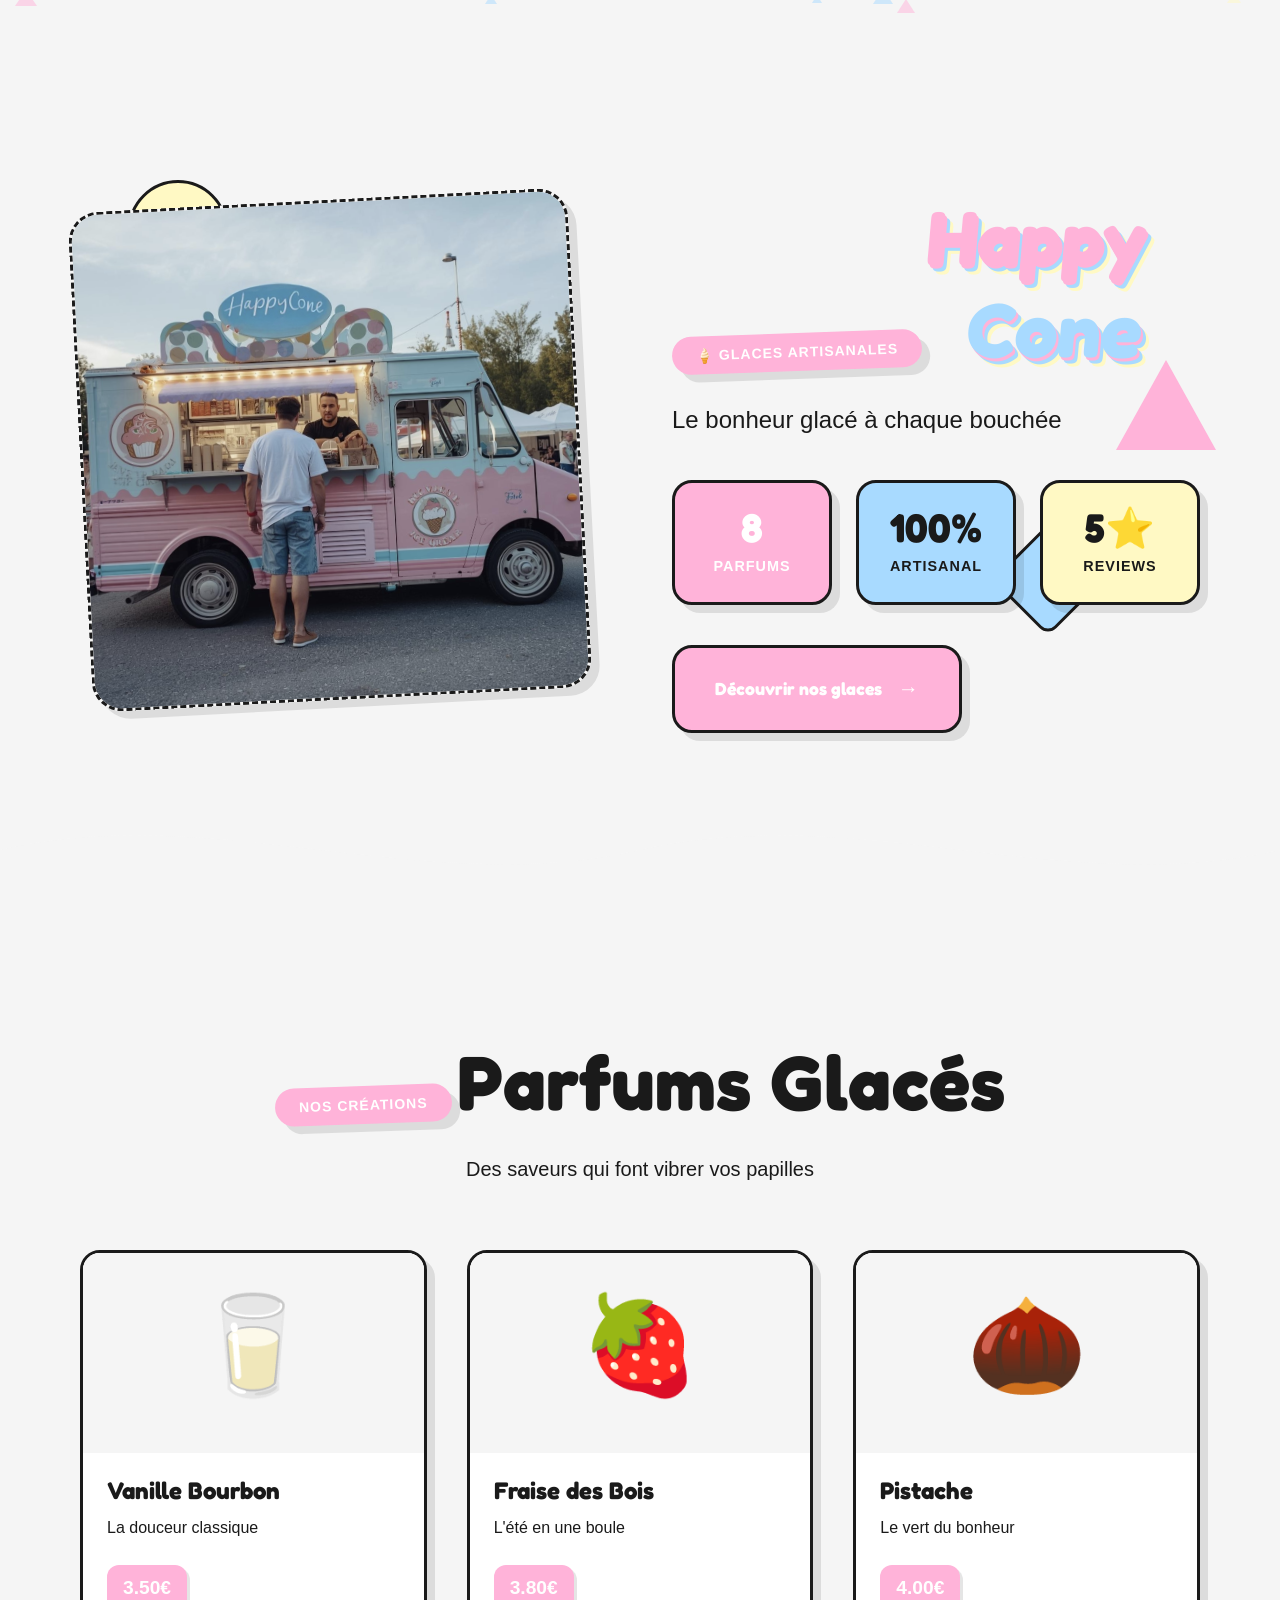
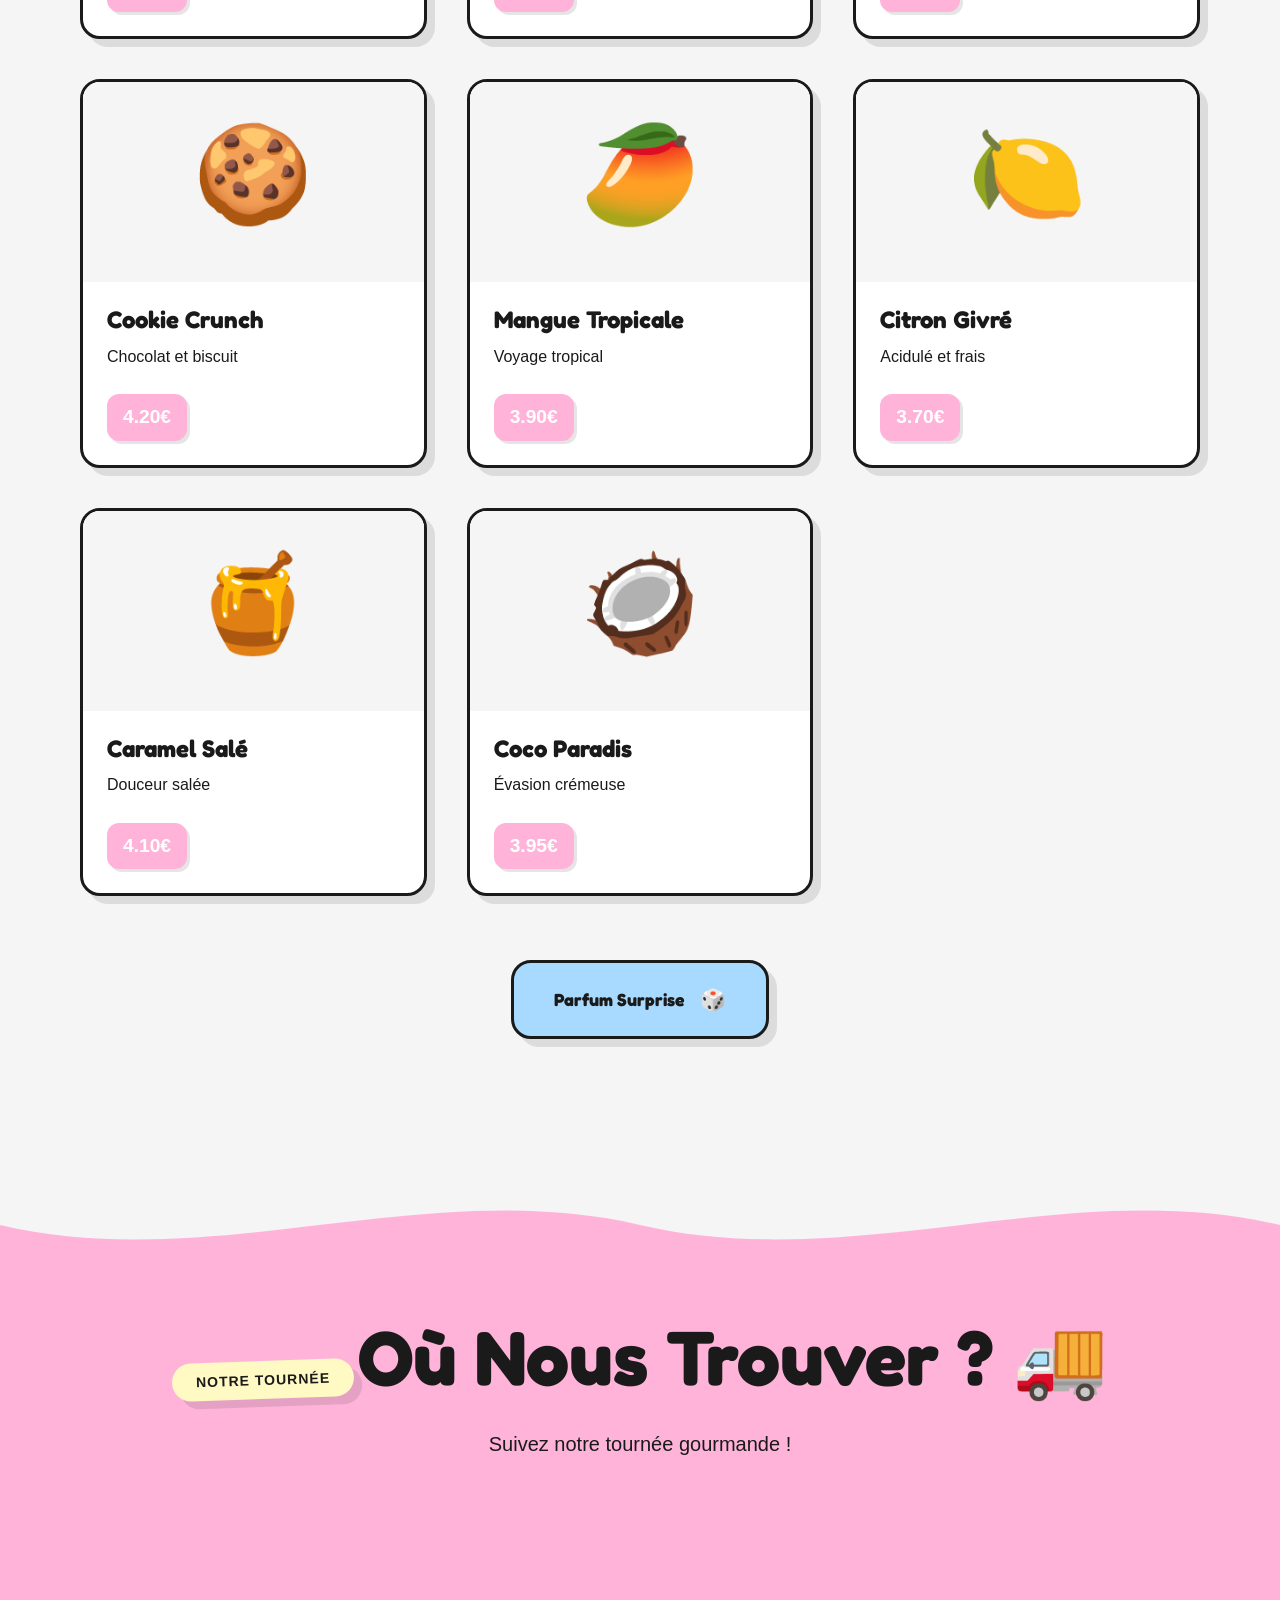
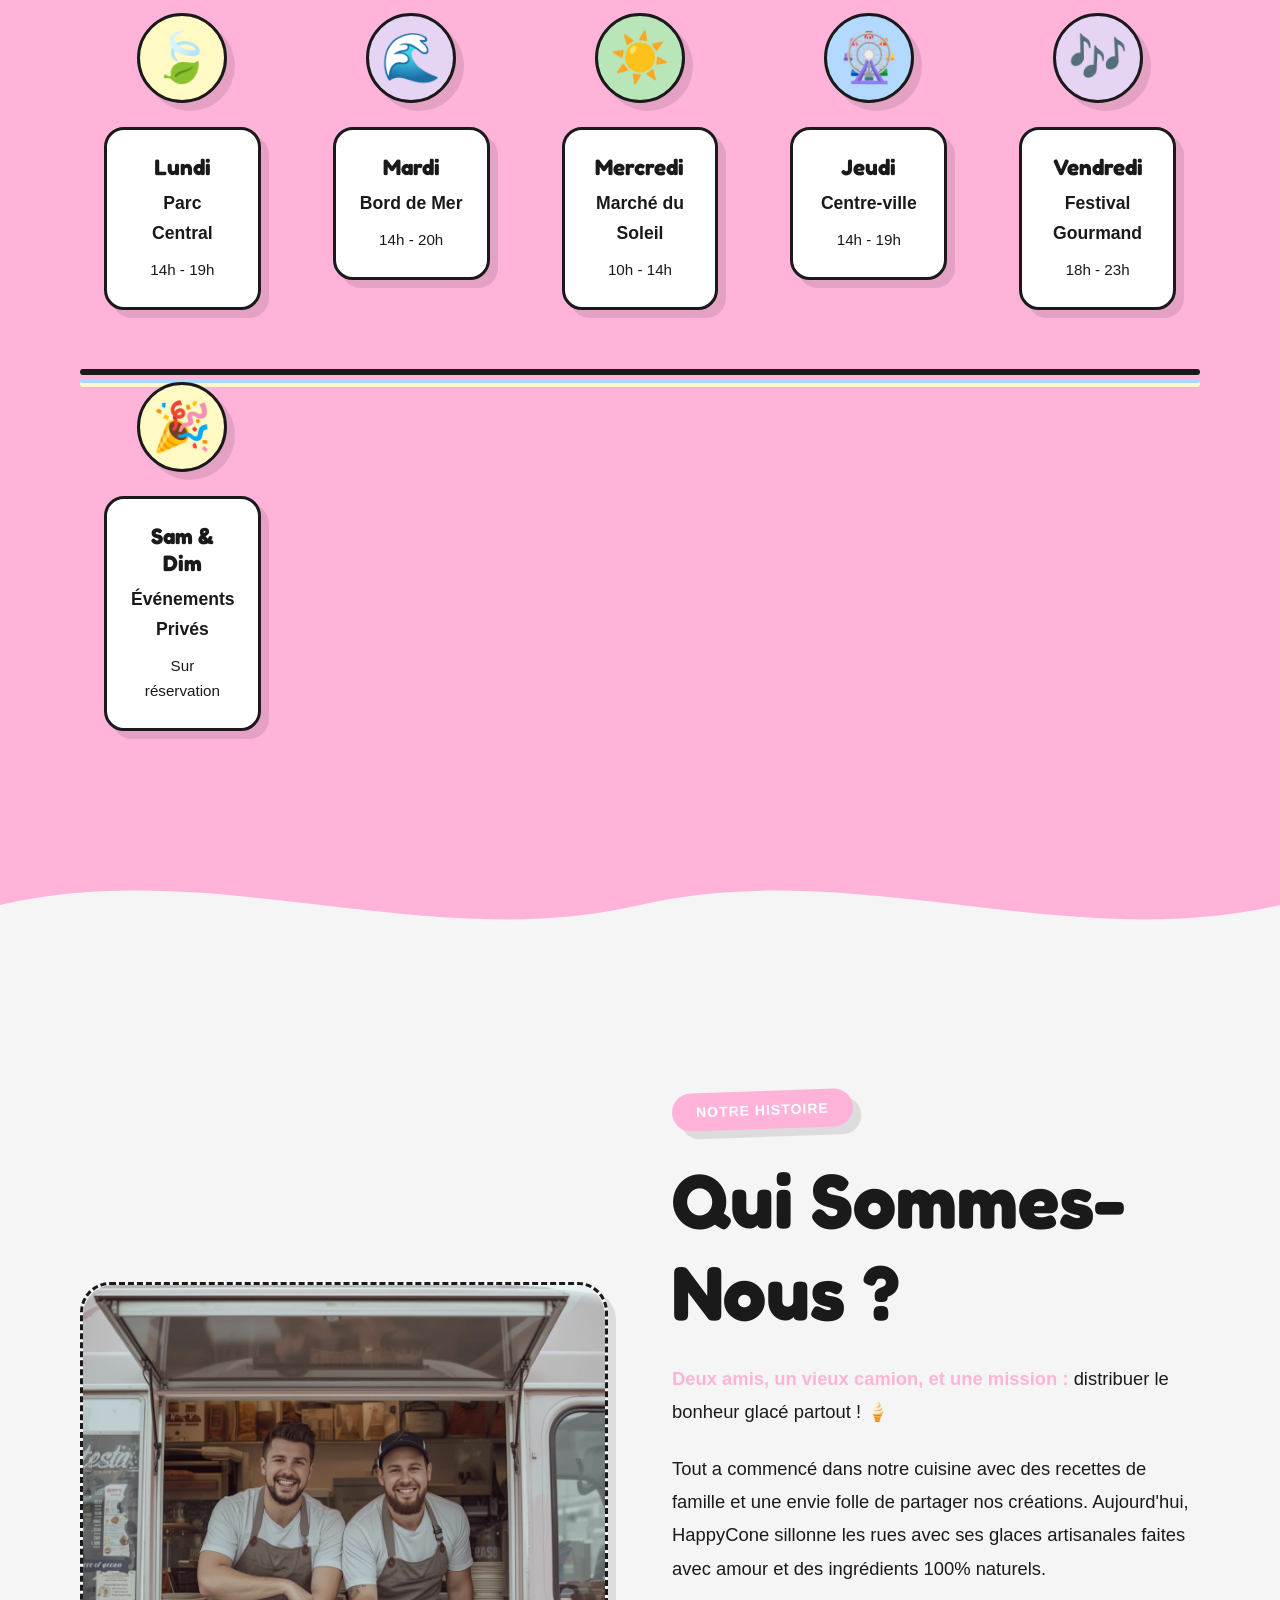
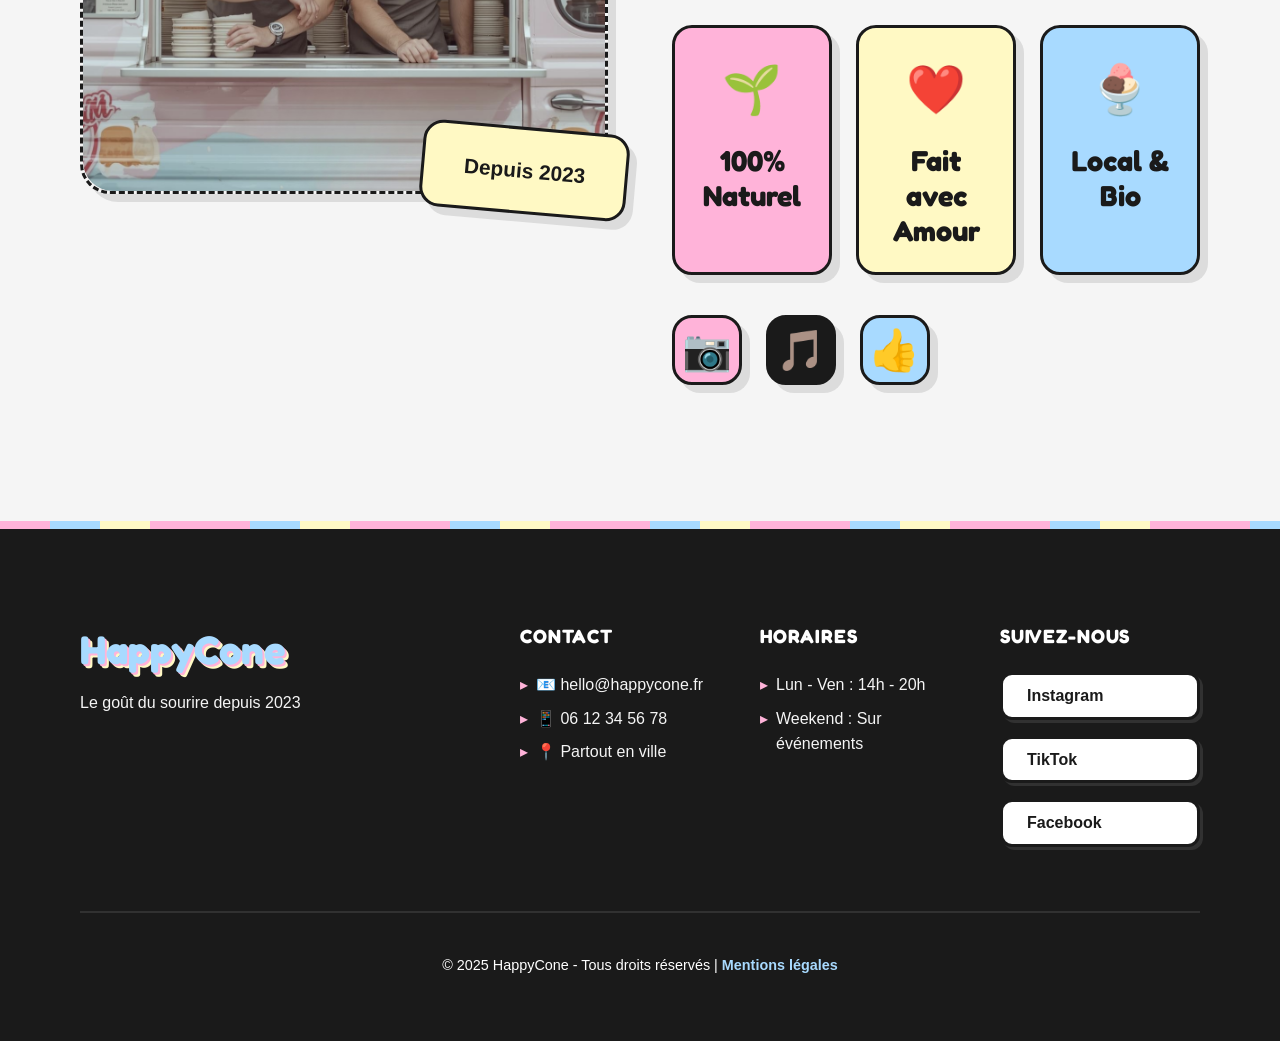
==== commit 5f7f5e9a: "rename" ====
--- a/index.html
+++ b/index.html
@@ -3,13 +3,13 @@
   <head>
     <meta charset="UTF-8" />
     <meta name="viewport" content="width=device-width, initial-scale=1.0" />
-    <title>HappyCone - Glaces Artisanales & Bonne Humeur 🍦</title>
-
-    <!-- Google Fonts - Typographies rondes et joyeuses -->
+    <title>HappyCone - Glaces Artisanales 3D 🍦</title>
+
+    <!-- Google Fonts - Style moderne et audacieux -->
     <link rel="preconnect" href="https://fonts.googleapis.com" />
     <link rel="preconnect" href="https://fonts.gstatic.com" crossorigin />
     <link
-      href="https://fonts.googleapis.com/css2?family=Fredoka:wght@300;400;500;600;700&family=Poppins:wght@300;400;600;700&display=swap"
+      href="https://fonts.googleapis.com/css2?family=Fredoka:wght@300;400;500;600;700&family=Outfit:wght@300;400;600;700;800&display=swap"
       rel="stylesheet"
     />
 
@@ -23,144 +23,211 @@
     <link rel="stylesheet" href="css/animations.css" />
   </head>
   <body>
-    <!-- Bulles flottantes en arrière-plan -->
-    <div class="bulles-fond" id="bulles-container"></div>
-
-    <!-- Section Hero / Accueil -->
+    <!-- Section Hero / Accueil 3D -->
     <section class="sec-hero" id="accueil">
       <div class="container">
-        <div class="hero-content">
-          <div class="hero-illustration">
-            <div class="camion-glace">
-              <div class="camion-body">🚚</div>
-              <div class="glace-icon">🍦</div>
-            </div>
-          </div>
-          <h1 class="hero-title">
-            <span class="titre-principal">HappyCone</span>
-            <span class="sous-titre">Glaces artisanales & bonne humeur</span>
-          </h1>
-          <p class="hero-slogan typewriter" id="slogan">
-            Le goût du sourire, partout où on passe !
-          </p>
-          <a href="#parfums" class="btn-hero">
-            <span>Découvrir nos parfums</span>
-            <span class="emoji-bounce">🍧</span>
-          </a>
-        </div>
+        <div class="hero-grid">
+          <div class="hero-image-zone">
+            <div class="image-placeholder truck-image">
+              <div class="placeholder-content">
+                <img
+                  src="assets/img/foodtruck.png"
+                  alt=""
+                  class="foodtruck-img"
+                  style="width: 100%; height: 100%; object-fit: contain"
+                />
+              </div>
+            </div>
+          </div>
+
+          <!-- Contenu texte -->
+          <div class="hero-text-zone">
+            <div class="badge-3d">🍦 Glaces Artisanales</div>
+            <h1 class="hero-title-3d">
+              <span class="word-3d">Happy</span>
+              <span class="word-3d">Cone</span>
+            </h1>
+            <p class="hero-subtitle">Le bonheur glacé à chaque bouchée</p>
+            <div class="hero-stats">
+              <div class="stat-card">
+                <span class="stat-number">8</span>
+                <span class="stat-label">Parfums</span>
+              </div>
+              <div class="stat-card">
+                <span class="stat-number">100%</span>
+                <span class="stat-label">Artisanal</span>
+              </div>
+              <div class="stat-card">
+                <span class="stat-number">5⭐</span>
+                <span class="stat-label">Reviews</span>
+              </div>
+            </div>
+            <a href="#parfums" class="btn-3d primary">
+              <span>Découvrir nos glaces</span>
+              <span class="btn-icon">→</span>
+            </a>
+          </div>
+        </div>
+      </div>
+
+      <!-- Éléments décoratifs 3D -->
+      <div class="floating-shapes">
+        <div class="shape-3d shape-circle"></div>
+        <div class="shape-3d shape-square"></div>
+        <div class="shape-3d shape-triangle"></div>
       </div>
     </section>
 
-    <!-- Section Nos Parfums -->
+    <!-- Section Nos Parfums 3D -->
     <section class="sec-parfums" id="parfums">
       <div class="container">
-        <h2 class="section-title neon-text">Nos Parfums Glacés 🍨</h2>
-        <p class="section-subtitle">
-          Chaque boule est une explosion de bonheur !
-        </p>
-
-        <div class="parfums-grid">
+        <div class="section-header">
+          <span class="section-badge">Nos Créations</span>
+          <h2 class="section-title-3d">Parfums Glacés</h2>
+          <p class="section-description">
+            Des saveurs qui font vibrer vos papilles
+          </p>
+        </div>
+
+        <div class="parfums-grid-3d">
           <!-- Carte Vanille -->
-          <div
-            class="parfum-card"
-            data-parfum="Vanille Bourbon"
-            data-color="#FFF8DC"
-          >
-            <div class="card-emoji">🥛</div>
-            <h3 class="card-title">Vanille Bourbon</h3>
-            <p class="card-description">La douceur classique qui fait fondre</p>
+          <div class="parfum-card-3d" data-color="#FFF8DC">
+            <div class="card-image-zone">
+              <div class="image-placeholder">
+                <span class="placeholder-icon">🥛</span>
+              </div>
+            </div>
+            <div class="card-content">
+              <h3 class="card-title">Vanille Bourbon</h3>
+              <p class="card-description">La douceur classique</p>
+              <span class="card-price">3.50€</span>
+            </div>
+            <div class="card-hover-layer"></div>
           </div>
 
           <!-- Carte Fraise -->
-          <div
-            class="parfum-card"
-            data-parfum="Fraise des Bois"
-            data-color="#FF69B4"
-          >
-            <div class="card-emoji">🍓</div>
-            <h3 class="card-title">Fraise des Bois</h3>
-            <p class="card-description">L'été en une cuillerée</p>
+          <div class="parfum-card-3d" data-color="#FF69B4">
+            <div class="card-image-zone">
+              <div class="image-placeholder">
+                <span class="placeholder-icon">🍓</span>
+              </div>
+            </div>
+            <div class="card-content">
+              <h3 class="card-title">Fraise des Bois</h3>
+              <p class="card-description">L'été en une boule</p>
+              <span class="card-price">3.80€</span>
+            </div>
+            <div class="card-hover-layer"></div>
           </div>
 
           <!-- Carte Pistache -->
-          <div
-            class="parfum-card"
-            data-parfum="Pistache Gourmande"
-            data-color="#93C572"
-          >
-            <div class="card-emoji">🌰</div>
-            <h3 class="card-title">Pistache Gourmande</h3>
-            <p class="card-description">Le vert du bonheur croquant</p>
+          <div class="parfum-card-3d" data-color="#93C572">
+            <div class="card-image-zone">
+              <div class="image-placeholder">
+                <span class="placeholder-icon">🌰</span>
+              </div>
+            </div>
+            <div class="card-content">
+              <h3 class="card-title">Pistache</h3>
+              <p class="card-description">Le vert du bonheur</p>
+              <span class="card-price">4.00€</span>
+            </div>
+            <div class="card-hover-layer"></div>
           </div>
 
           <!-- Carte Cookie -->
-          <div
-            class="parfum-card"
-            data-parfum="Cookie Crunch"
-            data-color="#D2691E"
-          >
-            <div class="card-emoji">🍪</div>
-            <h3 class="card-title">Cookie Crunch</h3>
-            <p class="card-description">Chocolat et éclats de biscuit</p>
+          <div class="parfum-card-3d" data-color="#D2691E">
+            <div class="card-image-zone">
+              <div class="image-placeholder">
+                <span class="placeholder-icon">🍪</span>
+              </div>
+            </div>
+            <div class="card-content">
+              <h3 class="card-title">Cookie Crunch</h3>
+              <p class="card-description">Chocolat et biscuit</p>
+              <span class="card-price">4.20€</span>
+            </div>
+            <div class="card-hover-layer"></div>
           </div>
 
           <!-- Carte Mangue -->
-          <div
-            class="parfum-card"
-            data-parfum="Mangue Tropicale"
-            data-color="#FFB347"
-          >
-            <div class="card-emoji">🥭</div>
-            <h3 class="card-title">Mangue Tropicale</h3>
-            <p class="card-description">Un voyage sous les tropiques</p>
+          <div class="parfum-card-3d" data-color="#FFB347">
+            <div class="card-image-zone">
+              <div class="image-placeholder">
+                <span class="placeholder-icon">🥭</span>
+              </div>
+            </div>
+            <div class="card-content">
+              <h3 class="card-title">Mangue Tropicale</h3>
+              <p class="card-description">Voyage tropical</p>
+              <span class="card-price">3.90€</span>
+            </div>
+            <div class="card-hover-layer"></div>
           </div>
 
           <!-- Carte Citron -->
-          <div
-            class="parfum-card"
-            data-parfum="Citron Givré"
-            data-color="#FFF44F"
-          >
-            <div class="card-emoji">🍋</div>
-            <h3 class="card-title">Citron Givré</h3>
-            <p class="card-description">L'acidulé qui réveille</p>
+          <div class="parfum-card-3d" data-color="#FFF44F">
+            <div class="card-image-zone">
+              <div class="image-placeholder">
+                <span class="placeholder-icon">🍋</span>
+              </div>
+            </div>
+            <div class="card-content">
+              <h3 class="card-title">Citron Givré</h3>
+              <p class="card-description">Acidulé et frais</p>
+              <span class="card-price">3.70€</span>
+            </div>
+            <div class="card-hover-layer"></div>
           </div>
 
           <!-- Carte Caramel -->
-          <div
-            class="parfum-card"
-            data-parfum="Caramel Salé"
-            data-color="#C68642"
-          >
-            <div class="card-emoji">🍯</div>
-            <h3 class="card-title">Caramel Salé</h3>
-            <p class="card-description">La douceur avec du caractère</p>
+          <div class="parfum-card-3d" data-color="#C68642">
+            <div class="card-image-zone">
+              <div class="image-placeholder">
+                <span class="placeholder-icon">🍯</span>
+              </div>
+            </div>
+            <div class="card-content">
+              <h3 class="card-title">Caramel Salé</h3>
+              <p class="card-description">Douceur salée</p>
+              <span class="card-price">4.10€</span>
+            </div>
+            <div class="card-hover-layer"></div>
           </div>
 
           <!-- Carte Coco -->
-          <div
-            class="parfum-card"
-            data-parfum="Coco Paradis"
-            data-color="#F5F5DC"
-          >
-            <div class="card-emoji">🥥</div>
-            <h3 class="card-title">Coco Paradis</h3>
-            <p class="card-description">L'évasion crémeuse</p>
-          </div>
-        </div>
-
-        <button class="btn-surprise" id="btn-random">
-          <span>Découvre un parfum au hasard</span>
-          <span class="emoji-clover">🍀</span>
-        </button>
+          <div class="parfum-card-3d" data-color="#F5F5DC">
+            <div class="card-image-zone">
+              <div class="image-placeholder">
+                <span class="placeholder-icon">🥥</span>
+              </div>
+            </div>
+            <div class="card-content">
+              <h3 class="card-title">Coco Paradis</h3>
+              <p class="card-description">Évasion crémeuse</p>
+              <span class="card-price">3.95€</span>
+            </div>
+            <div class="card-hover-layer"></div>
+          </div>
+        </div>
+
+        <div class="section-cta">
+          <button class="btn-3d secondary" id="btn-random">
+            <span>Parfum Surprise</span>
+            <span class="btn-icon">🎲</span>
+          </button>
+        </div>
       </div>
     </section>
 
-    <!-- Section Où nous trouver -->
+    <!-- Section Où nous trouver - Timeline V1 -->
     <section class="sec-emplacements" id="emplacements">
       <div class="container">
-        <h2 class="section-title neon-text">Où Nous Trouver ? 🚚</h2>
-        <p class="section-subtitle">Suivez notre tournée gourmande !</p>
+        <div class="section-header">
+          <span class="section-badge">Notre Tournée</span>
+          <h2 class="section-title-3d neon-text">Où Nous Trouver ? 🚚</h2>
+          <p class="section-description">Suivez notre tournée gourmande !</p>
+        </div>
 
         <div class="timeline-wrapper">
           <div class="timeline-line"></div>
@@ -229,89 +296,115 @@
       </div>
     </section>
 
-    <!-- Section À propos -->
+    <!-- Section À propos 3D -->
     <section class="sec-apropos" id="apropos">
       <div class="container">
-        <div class="apropos-content">
-          <div class="apropos-text">
-            <h2 class="section-title neon-text">Notre Histoire 😊</h2>
-            <p class="apropos-description">
-              Deux amis, un vieux camion, et une mission :
-              <strong>distribuer le bonheur glacé partout !</strong>
+        <div class="apropos-grid">
+          <!-- Image de l'équipe -->
+          <div class="team-image-zone">
+            <div class="image-placeholder large">
+              <div class="placeholder-content">
+                <img
+                  src="assets/img/equipe.png"
+                  alt="Équipe HappyCone"
+                  style="
+                    width: 100%;
+                    height: 100%;
+                    object-fit: cover;
+                    border-radius: var(--radius-lg);
+                  "
+                />
+              </div>
+            </div>
+            <div class="team-badge-3d">Depuis 2023</div>
+          </div>
+
+          <!-- Texte à propos -->
+          <div class="apropos-content">
+            <span class="section-badge">Notre Histoire</span>
+            <h2 class="section-title-3d">Qui Sommes-Nous ?</h2>
+            <p class="apropos-text">
+              <strong>Deux amis, un vieux camion, et une mission :</strong>
+              distribuer le bonheur glacé partout ! 🍦
             </p>
-            <p class="apropos-description">
-              Tout a commencé dans notre cuisine, avec des recettes de famille
-              et une envie folle de partager nos créations. Aujourd'hui,
-              HappyCone sillonne les rues avec ses glaces artisanales faites
-              avec amour et des ingrédients 100% naturels.
+            <p class="apropos-text">
+              Tout a commencé dans notre cuisine avec des recettes de famille et
+              une envie folle de partager nos créations. Aujourd'hui, HappyCone
+              sillonne les rues avec ses glaces artisanales faites avec amour et
+              des ingrédients 100% naturels.
             </p>
-            <p class="apropos-description">
-              Chaque cornet est une invitation au bonheur, chaque boule raconte
-              une histoire. Rejoignez notre communauté gourmande ! 🍦✨
-            </p>
-
-            <div class="social-links">
-              <a href="#" class="social-icon" aria-label="Instagram">
+
+            <div class="values-grid">
+              <div class="value-card-3d">
+                <span class="value-icon">🌱</span>
+                <h4>100% Naturel</h4>
+              </div>
+              <div class="value-card-3d">
+                <span class="value-icon">❤️</span>
+                <h4>Fait avec Amour</h4>
+              </div>
+              <div class="value-card-3d">
+                <span class="value-icon">🍨</span>
+                <h4>Local & Bio</h4>
+              </div>
+            </div>
+
+            <div class="social-links-3d">
+              <a href="#" class="social-btn-3d instagram">
                 <span>📷</span>
               </a>
-              <a href="#" class="social-icon" aria-label="TikTok">
+              <a href="#" class="social-btn-3d tiktok">
                 <span>🎵</span>
               </a>
-              <a href="#" class="social-icon" aria-label="Facebook">
+              <a href="#" class="social-btn-3d facebook">
                 <span>👍</span>
               </a>
             </div>
           </div>
-
-          <div class="apropos-visual">
-            <div class="team-illustration">
-              <div class="emoji-float">👨‍🍳</div>
-              <div class="emoji-float">👩‍🍳</div>
-              <div class="emoji-float">🍦</div>
-              <div class="emoji-float">❤️</div>
-              <div class="emoji-float">🎊</div>
-            </div>
-          </div>
-        </div>
-      </div>
-
-      <!-- Éléments décoratifs flottants -->
-      <div class="confetti-container" id="confetti"></div>
+        </div>
+      </div>
     </section>
 
-    <!-- Footer -->
+    <!-- Footer 3D -->
     <footer class="sec-footer" id="contact">
       <div class="container">
-        <div class="footer-content">
-          <div class="footer-section">
-            <h3 class="footer-title">HappyCone 🍦</h3>
+        <div class="footer-grid">
+          <div class="footer-column">
+            <h3 class="footer-title-3d">HappyCone</h3>
             <p class="footer-text">Le goût du sourire depuis 2023</p>
           </div>
 
-          <div class="footer-section">
+          <div class="footer-column">
             <h4 class="footer-subtitle">Contact</h4>
-            <p class="footer-text">📧 hello@happycone.fr</p>
-            <p class="footer-text">📱 06 12 34 56 78</p>
-          </div>
-
-          <div class="footer-section">
+            <ul class="footer-list">
+              <li>📧 hello@happycone.fr</li>
+              <li>📱 06 12 34 56 78</li>
+              <li>📍 Partout en ville</li>
+            </ul>
+          </div>
+
+          <div class="footer-column">
+            <h4 class="footer-subtitle">Horaires</h4>
+            <ul class="footer-list">
+              <li>Lun - Ven : 14h - 20h</li>
+              <li>Weekend : Sur événements</li>
+            </ul>
+          </div>
+
+          <div class="footer-column">
             <h4 class="footer-subtitle">Suivez-nous</h4>
             <div class="footer-social">
-              <a href="#" class="footer-link">Instagram</a>
-              <a href="#" class="footer-link">TikTok</a>
-              <a href="#" class="footer-link">Facebook</a>
-            </div>
-          </div>
-        </div>
-
-        <div class="footer-melting-cone">
-          <span class="cone-emoji">🍦</span>
+              <a href="#" class="footer-social-link">Instagram</a>
+              <a href="#" class="footer-social-link">TikTok</a>
+              <a href="#" class="footer-social-link">Facebook</a>
+            </div>
+          </div>
         </div>
 
         <div class="footer-bottom">
-          <p class="footer-copyright">
+          <p>
             © 2025 HappyCone - Tous droits réservés |
-            <a href="#" class="footer-link">Mentions légales</a>
+            <a href="#">Mentions légales</a>
           </p>
         </div>
       </div>
--- a/css/main.css
+++ b/css/main.css
@@ -1,65 +1,51 @@
 /* ========================================
-   HAPPYCONE - CSS PRINCIPAL
-   Variables & Styles Globaux
+   HAPPYCONE -  CSS PRINCIPAL
+   Style 3D Moderne - Sans Dégradés
 ======================================== */
 
-/* --- VARIABLES GLOBALES --- */
+/* --- VARIABLES GLOBALES - -- */
 :root {
-  /* Palette de couleurs principales */
-  --bonbon-rose: #ff69b4; /* Rose pastel vibrant */
-  --glace-turquoise: #40e0d0; /* Turquoise frais */
-  --citron-soleil: #ffd700; /* Jaune citron lumineux */
-
-  /* Couleurs complémentaires */
-  --corail-doux: #ff7f50; /* Corail chaleureux */
-  --lilas-reve: #dda0dd; /* Lilas doux */
-  --creme-vanille: #fff8dc; /* Blanc cassé crémeux */
-  --chocolat-noir: #2c2c2c; /* Noir profond */
-  --blanc-neige: #ffffff; /* Blanc pur */
-
-  /* Dégradés */
-  --gradient-estival: linear-gradient(
-    135deg,
-    var(--bonbon-rose) 0%,
-    var(--glace-turquoise) 50%,
-    var(--citron-soleil) 100%
-  );
-  --gradient-douceur: linear-gradient(
-    45deg,
-    var(--lilas-reve),
-    var(--bonbon-rose)
-  );
-  --gradient-fraicheur: linear-gradient(
-    180deg,
-    var(--glace-turquoise),
-    var(--blanc-neige)
-  );
+  /* 3 Couleurs principales - Glaces */
+  --rose-fraise: #ffb3d9; /* Rose fraise pastel */
+  --bleu-myrtille: #a8daff; /* Bleu myrtille pastel */
+  --jaune-citron: #fff9c4; /* Jaune citron pastel */
+
+  /* Neutres */
+  --blanc: #ffffff; /* Blanc pur */
+  --noir: #1a1a1a; /* Noir pour texte/bordures */
+  --gris-doux: #f5f5f5; /* Gris très clair pour fonds */
 
   /* Typographies */
-  --font-principale: "Fredoka", sans-serif;
-  --font-secondaire: "Poppins", sans-serif;
+  --font-titre: "Fredoka", sans-serif;
+  --font-corps: "Outfit", sans-serif;
 
   /* Espacements */
-  --espace-xs: 0.5rem;
-  --espace-sm: 1rem;
-  --espace-md: 2rem;
-  --espace-lg: 4rem;
-  --espace-xl: 6rem;
-
-  /* Ombres */
-  --ombre-douce: 0 4px 15px rgba(255, 105, 180, 0.2);
-  --ombre-moyenne: 0 8px 30px rgba(64, 224, 208, 0.3);
-  --ombre-forte: 0 15px 50px rgba(255, 215, 0, 0.4);
+  --gap-xs: 0.5rem;
+  --gap-sm: 1rem;
+  --gap-md: 1.5rem;
+  --gap-lg: 2.5rem;
+  --gap-xl: 4rem;
+  --gap-xxl: 6rem;
+
+  /* Ombres 3D */
+  --shadow-sm: 0 2px 8px rgba(0, 0, 0, 0.08);
+  --shadow-md: 0 4px 16px rgba(0, 0, 0, 0.12);
+  --shadow-lg: 0 8px 32px rgba(0, 0, 0, 0.16);
+  --shadow-xl: 0 16px 48px rgba(0, 0, 0, 0.2);
+  --shadow-3d: 8px 8px 0 rgba(0, 0, 0, 0.1);
+  --shadow-3d-hover: 12px 12px 0 rgba(0, 0, 0, 0.15);
+
+  /* Borders */
+  --border-size: 3px;
+  --radius-sm: 12px;
+  --radius-md: 20px;
+  --radius-lg: 30px;
+  --radius-full: 50%;
 
   /* Transitions */
-  --transition-rapide: 0.3s ease;
-  --transition-douce: 0.6s ease;
-  --transition-fluide: 0.8s cubic-bezier(0.4, 0, 0.2, 1);
-
-  /* Border radius */
-  --radius-doux: 15px;
-  --radius-rond: 50px;
-  --radius-cercle: 50%;
+  --trans-fast: 0.2s cubic-bezier(0.4, 0, 0.2, 1);
+  --trans-smooth: 0.4s cubic-bezier(0.4, 0, 0.2, 1);
+  --trans-slow: 0.6s cubic-bezier(0.4, 0, 0.2, 1);
 }
 
 /* --- RESET & BASE --- */
@@ -69,216 +55,351 @@
   box-sizing: border-box;
 }
 
-*::before,
-*::after {
-  box-sizing: border-box;
-}
-
 html {
   scroll-behavior: smooth;
   font-size: 16px;
 }
 
 body {
-  font-family: var(--font-secondaire);
+  font-family: var(--font-corps);
   line-height: 1.6;
-  color: var(--chocolat-noir);
-  background: var(--blanc-neige);
+  color: var(--noir);
+  background: var(--blanc);
   overflow-x: hidden;
-  position: relative;
-}
-
-/* --- TYPOGRAPHIE GLOBALE --- */
+}
+
+/* --- TYPOGRAPHIE --- */
 h1,
 h2,
 h3,
 h4,
 h5,
 h6 {
-  font-family: var(--font-principale);
+  font-family: var(--font-titre);
   font-weight: 700;
   line-height: 1.2;
-  margin-bottom: var(--espace-sm);
 }
 
 h1 {
-  font-size: clamp(2.5rem, 5vw, 4rem);
-}
-
+  font-size: clamp(2.5rem, 6vw, 4.5rem);
+}
 h2 {
-  font-size: clamp(2rem, 4vw, 3rem);
-}
-
+  font-size: clamp(2rem, 5vw, 3.5rem);
+}
 h3 {
-  font-size: clamp(1.5rem, 3vw, 2rem);
+  font-size: clamp(1.5rem, 4vw, 2.5rem);
+}
+h4 {
+  font-size: clamp(1.2rem, 3vw, 1.8rem);
 }
 
 p {
-  margin-bottom: var(--espace-sm);
   font-size: clamp(1rem, 2vw, 1.125rem);
+  line-height: 1.7;
 }
 
 /* --- CONTENEURS --- */
 .container {
   width: 90%;
-  max-width: 1200px;
+  max-width: 1300px;
   margin: 0 auto;
-  padding: var(--espace-md) var(--espace-sm);
+  padding: var(--gap-lg) var(--gap-sm);
+}
+
+section {
+  padding: var(--gap-xxl) 0;
   position: relative;
-  z-index: 1;
-}
-
-/* --- SECTIONS --- */
-section {
-  min-height: 100vh;
-  padding: var(--espace-xl) 0;
+}
+
+/* --- BADGES --- */
+.section-badge,
+.badge-3d {
+  display: inline-block;
+  padding: var(--gap-xs) var(--gap-md);
+  background: var(--rose-fraise);
+  color: var(--blanc);
+  font-weight: 700;
+  font-size: 0.875rem;
+  text-transform: uppercase;
+  letter-spacing: 1px;
+  border-radius: var(--radius-lg);
+  box-shadow: var(--shadow-3d);
+  transform: rotate(-2deg);
+  margin-bottom: var(--gap-md);
+}
+
+/* --- TITRES 3D --- */
+.section-title-3d,
+.hero-title-3d {
+  font-size: clamp(2.5rem, 6vw, 5rem);
+  font-weight: 800;
+  margin-bottom: var(--gap-md);
   position: relative;
+  display: inline-block;
+}
+
+.word-3d {
+  display: block;
+  color: var(--noir);
+  text-shadow: 3px 3px 0 var(--rose-fraise), 6px 6px 0 var(--bleu-myrtille),
+    9px 9px 0 var(--jaune-citron);
+  transform: skew(-5deg);
+  transition: var(--trans-smooth);
+}
+
+.word-3d:hover {
+  transform: skew(-5deg) translateX(5px);
+}
+
+/* --- SECTION HEADER --- */
+.section-header {
+  text-align: center;
+  margin-bottom: var(--gap-xl);
+}
+
+.section-description {
+  font-size: 1.25rem;
+  color: var(--noir);
+  max-width: 600px;
+  margin: 0 auto;
+}
+
+/* --- BOUTONS 3D --- */
+.btn-3d {
+  display: inline-flex;
+  align-items: center;
+  gap: var(--gap-sm);
+  padding: var(--gap-md) var(--gap-lg);
+  font-family: var(--font-titre);
+  font-size: 1.1rem;
+  font-weight: 700;
+  border: var(--border-size) solid var(--noir);
+  border-radius: var(--radius-md);
+  cursor: pointer;
+  transition: var(--trans-smooth);
+  position: relative;
+  overflow: hidden;
+  text-decoration: none;
+}
+
+.btn-3d.primary {
+  background: var(--rose-fraise);
+  color: var(--blanc);
+  box-shadow: var(--shadow-3d);
+}
+
+.btn-3d.primary:hover {
+  background: var(--jaune-citron);
+  transform: translate(-4px, -4px);
+  box-shadow: var(--shadow-3d-hover);
+}
+
+.btn-3d.secondary {
+  background: var(--bleu-myrtille);
+  color: var(--noir);
+  box-shadow: var(--shadow-3d);
+}
+
+.btn-3d.secondary:hover {
+  background: var(--jaune-citron);
+  transform: translate(-4px, -4px);
+  box-shadow: var(--shadow-3d-hover);
+}
+
+.btn-3d:active {
+  transform: translate(0, 0);
+  box-shadow: 0 0 0 rgba(0, 0, 0, 0.1);
+}
+
+.btn-icon {
+  font-size: 1.3rem;
+  transition: var(--trans-fast);
+}
+
+.btn-3d:hover .btn-icon {
+  transform: translateX(5px);
+}
+
+/* --- ZONES D'IMAGES PLACEHOLDER --- */
+.image-placeholder {
+  width: 100%;
+  height: 100%;
+  background: var(--gris-doux);
+  border: var(--border-size) dashed var(--noir);
+  border-radius: var(--radius-md);
   display: flex;
+  flex-direction: column;
   align-items: center;
   justify-content: center;
-}
-
-/* Titres de section avec effet néon */
-.section-title {
-  text-align: center;
-  margin-bottom: var(--espace-sm);
-  color: var(--chocolat-noir);
-}
-
-.section-subtitle {
-  text-align: center;
-  font-size: clamp(1.1rem, 2vw, 1.3rem);
-  color: var(--bonbon-rose);
-  margin-bottom: var(--espace-lg);
-  font-weight: 300;
-}
-
-.neon-text {
-  text-shadow: 0 0 10px var(--bonbon-rose), 0 0 20px var(--bonbon-rose),
-    0 0 30px var(--glace-turquoise), 0 0 40px var(--glace-turquoise);
-  animation: neon-pulse 2s ease-in-out infinite;
-}
-
-/* --- LIENS --- */
-a {
-  text-decoration: none;
-  color: inherit;
-  transition: var(--transition-rapide);
-}
-
-a:hover {
-  transform: translateY(-2px);
-}
-
-/* --- BOUTONS GLOBAUX --- */
-button,
-.btn-hero,
-.btn-surprise {
-  font-family: var(--font-principale);
-  font-size: 1.1rem;
-  font-weight: 600;
-  padding: var(--espace-sm) var(--espace-md);
-  border: none;
-  border-radius: var(--radius-rond);
-  cursor: pointer;
-  transition: var(--transition-douce);
+  transition: var(--trans-smooth);
   position: relative;
   overflow: hidden;
-  display: inline-flex;
-  align-items: center;
-  gap: var(--espace-xs);
-}
-
-button:hover,
-.btn-hero:hover,
-.btn-surprise:hover {
-  transform: translateY(-5px) scale(1.05);
-  box-shadow: var(--ombre-forte);
-}
-
-button:active,
-.btn-hero:active,
-.btn-surprise:active {
-  transform: translateY(-2px) scale(0.98);
-}
-
-/* --- BULLES FLOTTANTES EN ARRIÈRE-PLAN --- */
-.bulles-fond {
-  position: fixed;
+}
+
+.image-placeholder::before {
+  content: "";
+  position: absolute;
+  top: 0;
+  left: -100%;
+  width: 100%;
+  height: 100%;
+  background: linear-gradient(
+    90deg,
+    transparent,
+    rgba(255, 255, 255, 0.3),
+    transparent
+  );
+  animation: shimmer 2s infinite;
+}
+
+.image-placeholder:hover {
+  border-color: var(--rose-fraise);
+  background: var(--blanc);
+  transform: scale(1.02);
+}
+
+.placeholder-content {
+  text-align: center;
+  padding: 0;
+}
+
+.placeholder-icon {
+  font-size: 4rem;
+  display: block;
+  margin-bottom: var(--gap-sm);
+  filter: grayscale(0.5);
+}
+
+.placeholder-text {
+  font-size: 0.9rem;
+  color: var(--noir);
+  font-weight: 500;
+}
+
+.image-placeholder.small {
+  min-height: 120px;
+}
+
+.image-placeholder.large {
+  min-height: 400px;
+}
+
+/* --- FORMES FLOTTANTES 3D --- */
+.floating-shapes {
+  position: absolute;
   top: 0;
   left: 0;
   width: 100%;
   height: 100%;
   pointer-events: none;
-  z-index: -1;
   overflow: hidden;
-}
-
-.bulle {
+  z-index: 0;
+}
+
+.shape-3d {
   position: absolute;
-  border-radius: var(--radius-cercle);
-  opacity: 0.6;
-  animation: float-up linear infinite;
-  will-change: transform;
-}
-
-/* --- ANIMATIONS KEYFRAMES --- */
-@keyframes neon-pulse {
+  border: var(--border-size) solid var(--noir);
+  animation: float-shape 6s ease-in-out infinite;
+}
+
+.shape-circle {
+  width: 100px;
+  height: 100px;
+  background: var(--jaune-citron);
+  border-radius: var(--radius-full);
+  top: 20%;
+  left: 10%;
+  animation-delay: 0s;
+}
+
+.shape-square {
+  width: 80px;
+  height: 80px;
+  background: var(--bleu-myrtille);
+  border-radius: var(--radius-sm);
+  top: 60%;
+  right: 15%;
+  animation-delay: 1s;
+  transform: rotate(45deg);
+}
+
+.shape-triangle {
+  width: 0;
+  height: 0;
+  border-left: 50px solid transparent;
+  border-right: 50px solid transparent;
+  border-bottom: 90px solid var(--rose-fraise);
+  border-top: none;
+  top: 40%;
+  right: 5%;
+  animation-delay: 2s;
+}
+
+/* --- ANIMATIONS --- */
+@keyframes float-shape {
   0%,
   100% {
-    text-shadow: 0 0 10px var(--bonbon-rose), 0 0 20px var(--bonbon-rose),
-      0 0 30px var(--glace-turquoise), 0 0 40px var(--glace-turquoise);
+    transform: translateY(0) rotate(0deg);
   }
   50% {
-    text-shadow: 0 0 20px var(--bonbon-rose), 0 0 30px var(--bonbon-rose),
-      0 0 40px var(--glace-turquoise), 0 0 50px var(--glace-turquoise),
-      0 0 60px var(--citron-soleil);
-  }
-}
-
-@keyframes float-up {
+    transform: translateY(-30px) rotate(180deg);
+  }
+}
+
+@keyframes shimmer {
   0% {
-    transform: translateY(100vh) scale(0);
-    opacity: 0;
-  }
-  10% {
-    opacity: 0.6;
-  }
-  90% {
-    opacity: 0.6;
+    left: -100%;
   }
   100% {
-    transform: translateY(-100px) scale(1);
-    opacity: 0;
-  }
+    left: 100%;
+  }
+}
+
+/* --- GRILLES --- */
+.grid-2 {
+  display: grid;
+  grid-template-columns: repeat(auto-fit, minmax(300px, 1fr));
+  gap: var(--gap-lg);
+}
+
+.grid-3 {
+  display: grid;
+  grid-template-columns: repeat(auto-fit, minmax(250px, 1fr));
+  gap: var(--gap-lg);
 }
 
 /* --- RESPONSIVE --- */
 @media (max-width: 768px) {
   :root {
-    --espace-lg: 3rem;
-    --espace-xl: 4rem;
+    --gap-xl: 3rem;
+    --gap-xxl: 4rem;
   }
 
   section {
-    min-height: auto;
-    padding: var(--espace-lg) 0;
+    padding: var(--gap-xl) 0;
   }
 
   .container {
     width: 95%;
-    padding: var(--espace-sm);
+  }
+
+  .word-3d {
+    text-shadow: 2px 2px 0 var(--rose-fraise), 4px 4px 0 var(--bleu-myrtille);
   }
 }
 
 @media (max-width: 480px) {
-  :root {
-    --espace-lg: 2rem;
-    --espace-xl: 3rem;
-  }
-
   html {
     font-size: 14px;
+  }
+
+  .btn-3d {
+    padding: var(--gap-sm) var(--gap-md);
+    font-size: 1rem;
+  }
+
+  .shape-3d {
+    opacity: 0.3;
   }
 }
 
@@ -286,26 +407,9 @@
 .text-center {
   text-align: center;
 }
-
 .hidden {
   display: none;
 }
-
 .visible {
   display: block;
 }
-
-.fade-in {
-  animation: fadeIn var(--transition-douce);
-}
-
-@keyframes fadeIn {
-  from {
-    opacity: 0;
-    transform: translateY(20px);
-  }
-  to {
-    opacity: 1;
-    transform: translateY(0);
-  }
-}
--- a/css/hero.css
+++ b/css/hero.css
@@ -1,149 +1,215 @@
 /* ========================================
-   SECTION HERO - Accueil
+   SECTION HERO -  Style 3D
 ======================================== */
 
 .sec-hero {
   min-height: 100vh;
-  background: var(--gradient-estival);
-  background-size: 400% 400%;
-  animation: gradient-move 15s ease infinite;
+  background: var(--gris-doux);
   position: relative;
-  overflow: hidden;
   display: flex;
   align-items: center;
-  justify-content: center;
+  padding: var(--gap-xxl) 0;
+  overflow: hidden;
+
+  /* Transition en vague en bas */
+  &::after {
+    content: "";
+    position: absolute;
+    bottom: 0;
+    left: 0;
+    width: 100%;
+    height: 100px;
+    background-image: url("data:image/svg+xml,%3Csvg xmlns='http://www.w3.org/2000/svg' viewBox='0 0 1440 100' preserveAspectRatio='none'%3E%3Cpath fill='%23f5f5f5' d='M0,50 C240,0 480,100 720,50 C960,0 1200,100 1440,50 L1440,100 L0,100 Z'%3E%3C/path%3E%3C/svg%3E");
+    background-size: cover;
+    background-position: bottom center;
+    z-index: 1;
+  }
 
   & .container {
-    display: flex;
+    position: relative;
+    z-index: 1;
+  }
+
+  /* Grille Hero */
+  & .hero-grid {
+    display: grid;
+    grid-template-columns: 1fr 1fr;
+    gap: var(--gap-xl);
     align-items: center;
-    justify-content: center;
-    flex-direction: column;
-    text-align: center;
-  }
-
-  & .hero-content {
+  }
+
+  /* Zone Image du Camion */
+  & .hero-image-zone {
     position: relative;
-    z-index: 2;
-    max-width: 900px;
-    animation: fade-slide-up 1s ease-out;
-  }
-
-  /* Illustration du camion */
-  & .hero-illustration {
-    margin-bottom: var(--espace-md);
-    animation: parallax-float 3s ease-in-out infinite;
-
-    & .camion-glace {
-      position: relative;
-      display: inline-block;
-      font-size: 8rem;
-      filter: drop-shadow(0 10px 30px rgba(0, 0, 0, 0.2));
-
-      & .camion-body {
-        animation: truck-wiggle 2s ease-in-out infinite;
-      }
-
-      & .glace-icon {
-        position: absolute;
-        top: -40px;
-        right: -20px;
-        font-size: 4rem;
-        animation: ice-spin 4s linear infinite;
-      }
-    }
-  }
-
-  /* Titre principal */
-  & .hero-title {
-    margin-bottom: var(--espace-md);
-
-    & .titre-principal {
+    animation: slide-in-left 0.8s ease-out;
+    overflow: visible;
+
+    & .truck-image {
+      width: 100%;
+      max-width: 500px;
+      height: auto;
+      aspect-ratio: 1;
       display: block;
-      font-size: clamp(3rem, 8vw, 6rem);
-      font-weight: 700;
-      background: linear-gradient(
-        45deg,
-        var(--blanc-neige),
-        var(--creme-vanille)
-      );
-      -webkit-background-clip: text;
-      -webkit-text-fill-color: transparent;
-      background-clip: text;
-      text-shadow: 2px 2px 4px rgba(0, 0, 0, 0.3);
-      letter-spacing: 2px;
-      animation: title-bounce 2s ease infinite;
-    }
-
-    & .sous-titre {
-      display: block;
-      font-size: clamp(1.2rem, 3vw, 1.8rem);
-      color: var(--blanc-neige);
-      font-weight: 400;
-      margin-top: var(--espace-xs);
-      text-shadow: 1px 1px 3px rgba(0, 0, 0, 0.3);
-    }
-  }
-
-  /* Slogan avec effet machine à écrire */
-  & .hero-slogan {
-    font-size: clamp(1.3rem, 3vw, 2rem);
-    color: var(--blanc-neige);
-    font-family: var(--font-principale);
-    font-weight: 500;
-    margin-bottom: var(--espace-lg);
-    min-height: 3rem;
-    text-shadow: 2px 2px 4px rgba(0, 0, 0, 0.2);
-    border-right: 3px solid var(--blanc-neige);
-    white-space: nowrap;
-    overflow: hidden;
-    display: inline-block;
-    animation: typing 3s steps(40) 1s forwards,
-      blink-caret 0.75s step-end infinite;
-  }
-
-  /* Bouton CTA */
-  & .btn-hero {
-    background: var(--blanc-neige);
-    color: var(--bonbon-rose);
-    font-size: clamp(1.1rem, 2.5vw, 1.3rem);
-    padding: var(--espace-sm) var(--espace-md);
-    box-shadow: var(--ombre-forte);
-    transition: var(--transition-douce);
-
-    &:hover {
-      background: var(--bonbon-rose);
-      color: var(--blanc-neige);
-      transform: translateY(-8px) scale(1.1);
-      box-shadow: 0 20px 60px rgba(255, 105, 180, 0.5);
-    }
-
-    & .emoji-bounce {
-      display: inline-block;
-      animation: bounce-emoji 1s ease infinite;
+      border-radius: var(--radius-lg);
+      transform: rotate(-3deg);
+      transition: var(--trans-smooth);
+      box-shadow: var(--shadow-3d);
+
+      &:hover {
+        transform: rotate(0deg) scale(1.05);
+        box-shadow: var(--shadow-3d-hover);
+      }
+    }
+
+    & .placeholder-content {
+      padding: 0rem;
+      & .placeholder-icon {
+        font-size: 8rem;
+        animation: truck-bounce 2s ease-in-out infinite;
+      }
+      .foodtruck-img {
+        width: 100%;
+        height: 100%;
+        object-fit: contain;
+        display: block;
+      }
+    }
+  }
+
+  /* Zone Texte */
+  & .hero-text-zone {
+    animation: slide-in-right 0.8s ease-out;
+
+    & .badge-3d {
+      animation: badge-pop 0.6s ease-out 0.3s backwards;
+    }
+
+    & .hero-title-3d {
+      margin: var(--gap-md) 0;
+      animation: title-reveal 0.8s ease-out 0.5s backwards;
+
+      & .word-3d:nth-child(1) {
+        color: var(--rose-fraise);
+      }
+
+      & .word-3d:nth-child(2) {
+        color: var(--bleu-myrtille);
+        margin-left: 40px;
+      }
+    }
+
+    & .hero-subtitle {
+      font-size: 1.5rem;
+      color: var(--noir);
+      margin-bottom: var(--gap-lg);
+      font-weight: 500;
+      animation: fade-up 0.8s ease-out 0.7s backwards;
+    }
+
+    /* Stats Cards */
+    & .hero-stats {
+      display: flex;
+      gap: var(--gap-md);
+      margin-bottom: var(--gap-lg);
+      flex-wrap: wrap;
+
+      & .stat-card {
+        flex: 1;
+        min-width: 100px;
+        background: var(--blanc);
+        border: var(--border-size) solid var(--noir);
+        border-radius: var(--radius-md);
+        padding: var(--gap-md);
+        text-align: center;
+        box-shadow: var(--shadow-3d);
+        transition: var(--trans-smooth);
+        animation: stat-pop 0.6s ease-out backwards;
+
+        &:nth-child(1) {
+          animation-delay: 0.9s;
+          background: var(--rose-fraise);
+          color: var(--blanc);
+        }
+
+        &:nth-child(2) {
+          animation-delay: 1s;
+          background: var(--bleu-myrtille);
+        }
+
+        &:nth-child(3) {
+          animation-delay: 1.1s;
+          background: var(--jaune-citron);
+        }
+
+        &:hover {
+          transform: translateY(-8px) rotate(3deg);
+          box-shadow: var(--shadow-3d-hover);
+        }
+
+        & .stat-number {
+          display: block;
+          font-size: 2.5rem;
+          font-weight: 800;
+          font-family: var(--font-titre);
+          line-height: 1;
+        }
+
+        & .stat-label {
+          display: block;
+          font-size: 0.9rem;
+          font-weight: 600;
+          text-transform: uppercase;
+          letter-spacing: 1px;
+          margin-top: var(--gap-xs);
+        }
+      }
+    }
+
+    & .btn-3d {
+      animation: btn-appear 0.6s ease-out 1.3s backwards;
     }
   }
 }
 
 /* --- ANIMATIONS KEYFRAMES --- */
 
-/* Animation du dégradé de fond */
-@keyframes gradient-move {
-  0% {
-    background-position: 0% 50%;
-  }
-  50% {
-    background-position: 100% 50%;
-  }
-  100% {
-    background-position: 0% 50%;
-  }
-}
-
-/* Fade et slide au chargement */
-@keyframes fade-slide-up {
-  from {
-    opacity: 0;
-    transform: translateY(50px);
+@keyframes slide-in-left {
+  from {
+    opacity: 0;
+    transform: translateX(-100px);
+  }
+  to {
+    opacity: 1;
+    transform: translateX(0);
+  }
+}
+
+@keyframes slide-in-right {
+  from {
+    opacity: 0;
+    transform: translateX(100px);
+  }
+  to {
+    opacity: 1;
+    transform: translateX(0);
+  }
+}
+
+@keyframes badge-pop {
+  from {
+    opacity: 0;
+    transform: scale(0) rotate(-45deg);
+  }
+  to {
+    opacity: 1;
+    transform: scale(1) rotate(-2deg);
+  }
+}
+
+@keyframes title-reveal {
+  from {
+    opacity: 0;
+    transform: translateY(30px);
   }
   to {
     opacity: 1;
@@ -151,124 +217,133 @@
   }
 }
 
-/* Flottement parallaxe */
-@keyframes parallax-float {
-  0%,
-  100% {
-    transform: translateY(0px);
-  }
-  50% {
-    transform: translateY(-20px);
-  }
-}
-
-/* Camion qui bouge */
-@keyframes truck-wiggle {
-  0%,
-  100% {
-    transform: rotate(0deg);
-  }
-  25% {
-    transform: rotate(-3deg);
-  }
-  75% {
-    transform: rotate(3deg);
-  }
-}
-
-/* Glace qui tourne */
-@keyframes ice-spin {
-  0% {
-    transform: rotate(0deg);
-  }
-  100% {
-    transform: rotate(360deg);
-  }
-}
-
-/* Titre qui rebondit */
-@keyframes title-bounce {
+@keyframes fade-up {
+  from {
+    opacity: 0;
+    transform: translateY(20px);
+  }
+  to {
+    opacity: 1;
+    transform: translateY(0);
+  }
+}
+
+@keyframes stat-pop {
+  from {
+    opacity: 0;
+    transform: scale(0.5);
+  }
+  to {
+    opacity: 1;
+    transform: scale(1);
+  }
+}
+
+@keyframes btn-appear {
+  from {
+    opacity: 0;
+    transform: translateY(20px) scale(0.9);
+  }
+  to {
+    opacity: 1;
+    transform: translateY(0) scale(1);
+  }
+}
+
+@keyframes truck-bounce {
   0%,
   100% {
     transform: translateY(0);
   }
   50% {
-    transform: translateY(-10px);
-  }
-}
-
-/* Effet machine à écrire */
-@keyframes typing {
-  from {
-    width: 0;
-  }
-  to {
-    width: 100%;
-    border-right-color: transparent;
-  }
-}
-
-@keyframes blink-caret {
-  from,
-  to {
-    border-color: transparent;
-  }
-  50% {
-    border-color: var(--blanc-neige);
-  }
-}
-
-/* Emoji qui rebondit */
-@keyframes bounce-emoji {
-  0%,
-  100% {
-    transform: translateY(0);
-  }
-  50% {
-    transform: translateY(-10px);
+    transform: translateY(-20px);
   }
 }
 
 /* --- RESPONSIVE --- */
+@media (max-width: 1024px) {
+  .sec-hero {
+    & .hero-grid {
+      grid-template-columns: 1fr;
+      gap: var(--gap-lg);
+    }
+
+    & .hero-image-zone {
+      order: 2;
+      display: flex;
+      justify-content: center;
+
+      & .truck-image {
+        max-width: 400px;
+      }
+    }
+
+    & .hero-text-zone {
+      order: 1;
+      text-align: center;
+
+      & .hero-title-3d {
+        & .word-3d:nth-child(2) {
+          margin-left: 0;
+        }
+      }
+
+      & .hero-stats {
+        justify-content: center;
+      }
+    }
+  }
+}
+
 @media (max-width: 768px) {
   .sec-hero {
-    & .hero-illustration {
-      & .camion-glace {
-        font-size: 6rem;
-
-        & .glace-icon {
-          font-size: 3rem;
-          top: -30px;
-          right: -15px;
-        }
-      }
-    }
-
-    & .hero-slogan {
-      white-space: normal;
-      border-right: none;
-      animation: fade-slide-up 1s ease-out;
+    & .hero-image-zone {
+      & .truck-image {
+        max-width: 300px;
+        transform: rotate(0deg);
+      }
+
+      & .placeholder-content {
+        & .placeholder-icon {
+          font-size: 5rem;
+        }
+      }
+    }
+
+    & .hero-text-zone {
+      & .hero-stats {
+        & .stat-card {
+          min-width: 80px;
+
+          & .stat-number {
+            font-size: 2rem;
+          }
+
+          & .stat-label {
+            font-size: 0.75rem;
+          }
+        }
+      }
     }
   }
 }
 
 @media (max-width: 480px) {
   .sec-hero {
-    & .hero-illustration {
-      & .camion-glace {
-        font-size: 4rem;
-
-        & .glace-icon {
-          font-size: 2rem;
-          top: -20px;
-          right: -10px;
-        }
-      }
-    }
-
-    & .btn-hero {
-      padding: var(--espace-sm) var(--espace-sm);
-      font-size: 1rem;
-    }
-  }
-}
+    & .hero-image-zone {
+      & .truck-image {
+        max-width: 250px;
+      }
+    }
+
+    & .hero-text-zone {
+      & .hero-stats {
+        flex-direction: column;
+
+        & .stat-card {
+          width: 100%;
+        }
+      }
+    }
+  }
+}
--- a/css/parfums.css
+++ b/css/parfums.css
@@ -1,250 +1,293 @@
 /* ========================================
-   SECTION PARFUMS - Nos Glaces
+   SECTION PARFUMS -  Cartes 3D
 ======================================== */
 
 .sec-parfums {
-  background: linear-gradient(
-    180deg,
-    var(--creme-vanille) 0%,
-    var(--blanc-neige) 100%
-  );
+  background: var(--gris-doux);
   position: relative;
-  overflow: hidden;
+
+  /* Motif décoratif */
+  &::after {
+    content: "🍦";
+    position: absolute;
+    font-size: 15rem;
+    opacity: 0.03;
+    top: 50%;
+    left: 50%;
+    transform: translate(-50%, -50%);
+    pointer-events: none;
+  }
 
   & .container {
     position: relative;
-    z-index: 2;
-  }
-
-  /* Grille des parfums */
-  & .parfums-grid {
+    z-index: 1;
+  }
+
+  /* Grille des parfums 3D */
+  & .parfums-grid-3d {
     display: grid;
-    grid-template-columns: repeat(auto-fit, minmax(250px, 1fr));
-    gap: var(--espace-md);
-    margin-bottom: var(--espace-lg);
-    padding: var(--espace-md) 0;
-  }
-
-  /* Carte de parfum */
-  & .parfum-card {
-    background: var(--blanc-neige);
-    border-radius: var(--radius-doux);
-    padding: var(--espace-md);
-    text-align: center;
+    grid-template-columns: repeat(auto-fill, minmax(280px, 1fr));
+    gap: var(--gap-lg);
+    margin-bottom: var(--gap-xl);
+  }
+
+  /* Carte Parfum 3D */
+  & .parfum-card-3d {
+    background: var(--blanc);
+    border: var(--border-size) solid var(--noir);
+    border-radius: var(--radius-md);
+    overflow: hidden;
+    position: relative;
+    transition: var(--trans-smooth);
     cursor: pointer;
-    position: relative;
-    transition: var(--transition-douce);
-    box-shadow: var(--ombre-douce);
-    overflow: hidden;
-    will-change: transform;
-
-    &::before {
-      content: "";
+    box-shadow: var(--shadow-3d);
+
+    &:hover {
+      transform: translateY(-8px) rotate(2deg);
+      box-shadow: var(--shadow-3d-hover);
+
+      & .card-image-zone {
+        transform: scale(1.1);
+      }
+
+      & .card-hover-layer {
+        opacity: 0.1;
+      }
+
+      & .card-title {
+        color: var(--rose-fraise);
+      }
+
+      & .card-price {
+        transform: scale(1.2);
+        background: var(--bleu-myrtille);
+      }
+    }
+
+    /* Zone Image */
+    & .card-image-zone {
+      height: 200px;
+      background: var(--gris-doux);
+      display: flex;
+      align-items: center;
+      justify-content: center;
+      transition: var(--trans-smooth);
+      position: relative;
+      overflow: hidden;
+
+      & .image-placeholder {
+        width: 100%;
+        height: 100%;
+        border: none;
+        border-radius: 0;
+
+        & .placeholder-icon {
+          font-size: 6rem;
+          filter: none;
+          animation: icon-float 3s ease-in-out infinite;
+        }
+      }
+    }
+
+    /* Contenu de la carte */
+    & .card-content {
+      padding: var(--gap-md);
+      position: relative;
+      z-index: 2;
+    }
+
+    & .card-title {
+      font-size: 1.5rem;
+      font-weight: 700;
+      color: var(--noir);
+      margin-bottom: var(--gap-xs);
+      transition: var(--trans-fast);
+    }
+
+    & .card-description {
+      font-size: 1rem;
+      color: var(--noir);
+      margin-bottom: var(--gap-md);
+    }
+
+    & .card-price {
+      display: inline-block;
+      padding: var(--gap-xs) var(--gap-sm);
+      background: var(--rose-fraise);
+      color: var(--blanc);
+      font-weight: 700;
+      font-size: 1.2rem;
+      border-radius: var(--radius-sm);
+      transition: var(--trans-smooth);
+      box-shadow: 3px 3px 0 rgba(0, 0, 0, 0.1);
+    }
+
+    /* Layer de hover */
+    & .card-hover-layer {
       position: absolute;
       top: 0;
       left: 0;
       right: 0;
       bottom: 0;
-      background: linear-gradient(
-        135deg,
-        transparent 0%,
-        var(--bonbon-rose) 100%
-      );
+      background: var(--rose-fraise);
       opacity: 0;
-      transition: var(--transition-rapide);
-      z-index: 0;
-    }
-
-    &:hover {
-      transform: translateY(-10px) rotate(2deg);
-      box-shadow: 0 15px 40px rgba(255, 105, 180, 0.4);
-
-      &::before {
-        opacity: 0.1;
-      }
-
-      & .card-emoji {
-        transform: scale(1.3) rotate(15deg);
-        filter: drop-shadow(0 0 20px var(--citron-soleil));
-      }
-
-      & .card-title {
-        color: var(--bonbon-rose);
-        transform: scale(1.05);
-      }
-    }
-
-    &:active {
-      transform: scale(0.95);
-    }
-
-    & > * {
-      position: relative;
+      transition: var(--trans-smooth);
+      pointer-events: none;
       z-index: 1;
     }
-
-    & .card-emoji {
-      font-size: 5rem;
-      margin-bottom: var(--espace-sm);
-      display: block;
-      transition: var(--transition-douce);
-      filter: drop-shadow(0 5px 15px rgba(0, 0, 0, 0.2));
-    }
-
-    & .card-title {
-      font-size: 1.5rem;
-      font-weight: 600;
-      color: var(--chocolat-noir);
-      margin-bottom: var(--espace-xs);
-      transition: var(--transition-rapide);
-    }
-
-    & .card-description {
-      font-size: 1rem;
-      color: var(--chocolat-noir);
-      opacity: 0.7;
-      line-height: 1.4;
-    }
-  }
-
-  /* Animation d'explosion de bulle au clic */
-  & .parfum-card.explode {
-    animation: card-explode 0.6s ease-out;
-
-    &::after {
-      content: "✨";
-      position: absolute;
-      top: 50%;
-      left: 50%;
-      transform: translate(-50%, -50%);
-      font-size: 8rem;
-      animation: sparkle-burst 0.6s ease-out forwards;
-      pointer-events: none;
-    }
-  }
-
-  /* Bouton surprise */
-  & .btn-surprise {
-    background: var(--gradient-douceur);
-    color: var(--blanc-neige);
-    margin: var(--espace-md) auto;
-    display: flex;
-    box-shadow: var(--ombre-moyenne);
-    position: relative;
-    z-index: 10;
-
-    &:hover {
-      background: var(--gradient-estival);
-      box-shadow: var(--ombre-forte);
-
-      & .emoji-clover {
-        animation: spin-clover 0.5s ease;
-      }
-    }
-
-    & .emoji-clover {
-      font-size: 1.5rem;
-    }
+  }
+
+  /* Variations de couleur par carte */
+  & .parfum-card-3d:nth-child(1) {
+    & .card-hover-layer {
+      background: var(--jaune-citron);
+    }
+  }
+
+  & .parfum-card-3d:nth-child(2) {
+    & .card-hover-layer {
+      background: var(--rose-fraise);
+    }
+  }
+
+  & .parfum-card-3d:nth-child(3) {
+    & .card-hover-layer {
+      background: var(--bleu-myrtille);
+    }
+  }
+
+  & .parfum-card-3d:nth-child(4) {
+    & .card-hover-layer {
+      background: var(--rose-fraise);
+    }
+  }
+
+  & .parfum-card-3d:nth-child(5) {
+    & .card-hover-layer {
+      background: var(--jaune-citron);
+    }
+  }
+
+  & .parfum-card-3d:nth-child(6) {
+    & .card-hover-layer {
+      background: var(--jaune-citron);
+    }
+  }
+
+  & .parfum-card-3d:nth-child(7) {
+    & .card-hover-layer {
+      background: var(--bleu-myrtille);
+    }
+  }
+
+  & .parfum-card-3d:nth-child(8) {
+    & .card-hover-layer {
+      background: var(--bleu-myrtille);
+    }
+  }
+
+  /* Animation d'explosion */
+  & .parfum-card-3d.explode {
+    animation: card-explode-3d 0.6s ease-out;
+  }
+
+  /* Section CTA */
+  & .section-cta {
+    text-align: center;
+    margin-top: var(--gap-lg);
   }
 }
 
 /* --- ANIMATIONS KEYFRAMES --- */
 
-/* Explosion de carte */
-@keyframes card-explode {
+@keyframes icon-float {
+  0%,
+  100% {
+    transform: translateY(0) rotate(0deg);
+  }
+  25% {
+    transform: translateY(-10px) rotate(-5deg);
+  }
+  50% {
+    transform: translateY(-15px) rotate(0deg);
+  }
+  75% {
+    transform: translateY(-10px) rotate(5deg);
+  }
+}
+
+@keyframes card-explode-3d {
   0% {
-    transform: translateY(-10px) scale(1);
+    transform: translateY(-8px) rotate(2deg) scale(1);
   }
   50% {
-    transform: translateY(-20px) scale(1.1);
-    box-shadow: 0 20px 60px rgba(255, 105, 180, 0.6);
+    transform: translateY(-20px) rotate(5deg) scale(1.1);
+    box-shadow: 16px 16px 0 rgba(0, 0, 0, 0.2);
   }
   100% {
-    transform: translateY(-10px) scale(1);
-  }
-}
-
-/* Éclat d'étoiles */
-@keyframes sparkle-burst {
-  0% {
-    opacity: 0;
-    transform: translate(-50%, -50%) scale(0);
-  }
-  50% {
-    opacity: 1;
-    transform: translate(-50%, -50%) scale(1.5);
-  }
-  100% {
-    opacity: 0;
-    transform: translate(-50%, -50%) scale(2);
-  }
-}
-
-/* Rotation du trèfle */
-@keyframes spin-clover {
-  0% {
-    transform: rotate(0deg);
-  }
-  100% {
-    transform: rotate(360deg);
+    transform: translateY(-8px) rotate(2deg) scale(1);
   }
 }
 
 /* --- RESPONSIVE --- */
+@media (max-width: 1024px) {
+  .sec-parfums {
+    & .parfums-grid-3d {
+      grid-template-columns: repeat(auto-fill, minmax(240px, 1fr));
+      gap: var(--gap-md);
+    }
+  }
+}
+
 @media (max-width: 768px) {
   .sec-parfums {
-    & .parfums-grid {
-      grid-template-columns: repeat(auto-fit, minmax(200px, 1fr));
-      gap: var(--espace-sm);
-    }
-
-    & .parfum-card {
-      padding: var(--espace-sm);
-
-      & .card-emoji {
-        font-size: 4rem;
+    & .parfums-grid-3d {
+      grid-template-columns: repeat(auto-fill, minmax(200px, 1fr));
+      gap: var(--gap-sm);
+    }
+
+    & .parfum-card-3d {
+      & .card-image-zone {
+        height: 150px;
+
+        & .image-placeholder {
+          & .placeholder-icon {
+            font-size: 4rem;
+          }
+        }
+      }
+
+      & .card-content {
+        padding: var(--gap-sm);
       }
 
       & .card-title {
         font-size: 1.3rem;
       }
+
+      & .card-description {
+        font-size: 0.9rem;
+      }
+
+      & .card-price {
+        font-size: 1rem;
+      }
     }
   }
 }
 
 @media (max-width: 480px) {
   .sec-parfums {
-    & .parfums-grid {
+    & .parfums-grid-3d {
       grid-template-columns: 1fr;
-      gap: var(--espace-sm);
-    }
-
-    & .parfum-card {
-      & .card-emoji {
-        font-size: 3.5rem;
-      }
-
-      & .card-title {
-        font-size: 1.2rem;
-      }
-
-      & .card-description {
-        font-size: 0.9rem;
-      }
-    }
-
-    & .btn-surprise {
-      font-size: 1rem;
-      padding: var(--espace-sm);
-    }
-  }
-}
-
-/* --- EFFET DE COULEUR DYNAMIQUE AU SURVOL --- */
-.parfum-card[data-color]::before {
-  background: linear-gradient(135deg, transparent 0%, currentColor 100%);
-}
-
-.parfum-card:hover {
-  border: 2px solid var(--bonbon-rose);
-}
+    }
+
+    & .parfum-card-3d {
+      &:hover {
+        transform: translateY(-4px) rotate(0deg);
+      }
+    }
+  }
+}
+
+
--- a/css/emplacements.css
+++ b/css/emplacements.css
@@ -1,25 +1,38 @@
 /* ========================================
-   SECTION EMPLACEMENTS - Où nous trouver
+   SECTION EMPLACEMENTS -  Timeline V1 Style
 ======================================== */
 
 .sec-emplacements {
-  background: linear-gradient(
-    135deg,
-    var(--glace-turquoise) 0%,
-    var(--lilas-reve) 100%
-  );
+  background: var(--rose-fraise);
   position: relative;
   overflow: hidden;
 
+  /* Transition en vague en haut */
   &::before {
-    content: "🛣️";
+    content: "";
     position: absolute;
-    font-size: 20rem;
-    opacity: 0.05;
-    top: 50%;
-    left: 50%;
-    transform: translate(-50%, -50%);
-    animation: road-scroll 20s linear infinite;
+    top: 0;
+    left: 0;
+    width: 100%;
+    height: 100px;
+    background-image: url("data:image/svg+xml,%3Csvg xmlns='http://www.w3.org/2000/svg' viewBox='0 0 1440 100' preserveAspectRatio='none'%3E%3Cpath fill='%23f5f5f5' d='M0,50 C240,100 480,0 720,50 C960,100 1200,0 1440,50 L1440,0 L0,0 Z'%3E%3C/path%3E%3C/svg%3E");
+    background-size: cover;
+    background-position: top center;
+    z-index: 1;
+  }
+
+  /* Transition en vague en bas */
+  &::after {
+    content: "";
+    position: absolute;
+    bottom: 0;
+    left: 0;
+    width: 100%;
+    height: 100px;
+    background-image: url("data:image/svg+xml,%3Csvg xmlns='http://www.w3.org/2000/svg' viewBox='0 0 1440 100' preserveAspectRatio='none'%3E%3Cpath fill='%23f5f5f5' d='M0,50 C240,0 480,100 720,50 C960,0 1200,100 1440,50 L1440,100 L0,100 Z'%3E%3C/path%3E%3C/svg%3E");
+    background-size: cover;
+    background-position: bottom center;
+    z-index: 1;
   }
 
   & .container {
@@ -27,36 +40,43 @@
     z-index: 2;
   }
 
-  & .section-title,
-  & .section-subtitle {
-    color: var(--blanc-neige);
+  & .section-header {
+    text-align: center;
+    margin-bottom: var(--gap-xl);
+  }
+
+  & .section-badge {
+    background: var(--jaune-citron);
+    color: var(--noir);
+  }
+
+  & .section-title-3d {
+    color: var(--noir);
+  }
+
+  & .section-description {
+    color: var(--noir);
   }
 
   /* Wrapper de la timeline */
   & .timeline-wrapper {
     position: relative;
-    padding: var(--espace-md) 0;
-    margin-top: var(--espace-lg);
-  }
-
-  /* Ligne de timeline */
+    padding: var(--gap-xl) 0;
+    margin-top: var(--gap-lg);
+  }
+
+  /* Ligne de timeline horizontale 3D */
   & .timeline-line {
     position: absolute;
     top: 50%;
     left: 0;
     right: 0;
-    height: 4px;
-    background: linear-gradient(
-      90deg,
-      var(--blanc-neige) 0%,
-      var(--citron-soleil) 25%,
-      var(--bonbon-rose) 50%,
-      var(--glace-turquoise) 75%,
-      var(--blanc-neige) 100%
-    );
+    height: 6px;
+    background: var(--noir);
     transform: translateY(-50%);
-    border-radius: var(--radius-rond);
-    box-shadow: 0 0 20px rgba(255, 255, 255, 0.5);
+    border-radius: var(--radius-lg);
+    box-shadow: 0 4px 0 var(--rose-fraise), 0 8px 0 var(--bleu-myrtille),
+      0 12px 0 var(--jaune-citron);
     z-index: 1;
   }
 
@@ -64,7 +84,7 @@
   & .timeline-container {
     display: grid;
     grid-template-columns: repeat(auto-fit, minmax(180px, 1fr));
-    gap: var(--espace-sm);
+    gap: var(--gap-md);
     position: relative;
     z-index: 2;
   }
@@ -75,109 +95,155 @@
     flex-direction: column;
     align-items: center;
     text-align: center;
-    padding: var(--espace-sm);
+    padding: var(--gap-md);
     position: relative;
-    transition: var(--transition-douce);
+    transition: var(--trans-smooth);
     cursor: pointer;
 
     &:hover {
       transform: translateY(-15px) scale(1.05);
 
       & .timeline-icon {
-        transform: scale(1.3) rotate(10deg);
-        box-shadow: 0 10px 40px rgba(255, 215, 0, 0.6);
-        background: var(--gradient-estival);
+        transform: scale(1.3) rotate(15deg);
+        box-shadow: var(--shadow-3d-hover);
+        background: var(--jaune-citron);
       }
 
       & .timeline-content {
-        background: var(--blanc-neige);
-        color: var(--chocolat-noir);
-        box-shadow: var(--ombre-forte);
+        background: var(--blanc);
+        box-shadow: var(--shadow-3d-hover);
+        border-color: var(--rose-fraise);
 
         & .jour {
-          color: var(--bonbon-rose);
-        }
-      }
-    }
-
-    /* Icône du jour */
-    & .timeline-icon {
-      width: 80px;
-      height: 80px;
-      border-radius: var(--radius-cercle);
-      background: var(--blanc-neige);
+          color: var(--rose-fraise);
+        }
+
+        & .lieu {
+          color: var(--noir);
+        }
+      }
+    }
+
+    /* Icône du jour - Style 3D */
+    & .timeline-icon {
+      width: 90px;
+      height: 90px;
+      border-radius: var(--radius-full);
+      background: var(--blanc);
+      border: var(--border-size) solid var(--noir);
       display: flex;
       align-items: center;
       justify-content: center;
-      font-size: 2.5rem;
-      margin-bottom: var(--espace-sm);
-      box-shadow: var(--ombre-moyenne);
-      transition: var(--transition-douce);
+      font-size: 3rem;
+      margin-bottom: var(--gap-md);
+      box-shadow: var(--shadow-3d);
+      transition: var(--trans-smooth);
       position: relative;
       z-index: 3;
     }
 
     /* Contenu du jour */
     & .timeline-content {
-      background: rgba(255, 255, 255, 0.15);
-      backdrop-filter: blur(10px);
-      padding: var(--espace-sm);
-      border-radius: var(--radius-doux);
-      transition: var(--transition-douce);
-      border: 2px solid rgba(255, 255, 255, 0.3);
+      background: var(--blanc);
+      border: var(--border-size) solid var(--noir);
+      padding: var(--gap-md);
+      border-radius: var(--radius-md);
+      transition: var(--trans-smooth);
       width: 100%;
+      box-shadow: var(--shadow-3d);
 
       & .jour {
-        font-size: 1.3rem;
+        font-size: 1.4rem;
         font-weight: 700;
-        color: var(--blanc-neige);
-        margin-bottom: var(--espace-xs);
-        text-shadow: 1px 1px 3px rgba(0, 0, 0, 0.3);
+        color: var(--noir);
+        margin-bottom: var(--gap-xs);
+        font-family: var(--font-titre);
       }
 
       & .lieu {
         font-size: 1.1rem;
-        color: var(--blanc-neige);
-        font-weight: 500;
-        margin-bottom: var(--espace-xs);
+        color: var(--noir);
+        font-weight: 600;
+        margin-bottom: var(--gap-xs);
       }
 
       & .horaire {
-        font-size: 0.9rem;
-        color: var(--creme-vanille);
-        font-weight: 300;
-      }
-    }
-
-    /* Jour actuel mis en évidence */
+        font-size: 0.95rem;
+        color: var(--noir);
+        font-weight: 400;
+      }
+    }
+
+    /* Jour actuel mis en évidence - Style 3D */
     &.active {
       & .timeline-icon {
-        background: var(--gradient-estival);
-        animation: pulse-glow 2s ease-in-out infinite;
-        box-shadow: 0 0 40px var(--citron-soleil);
+        background: var(--jaune-citron);
+        animation: pulse-glow-3d 2s ease-in-out infinite;
+        box-shadow: var(--shadow-3d-hover), 0 0 30px var(--jaune-citron);
         transform: scale(1.2);
       }
 
       & .timeline-content {
-        background: var(--blanc-neige);
-        color: var(--chocolat-noir);
-        border: 3px solid var(--citron-soleil);
-        box-shadow: 0 10px 40px rgba(255, 215, 0, 0.5);
+        background: var(--jaune-citron);
+        border-color: var(--noir);
+        border-width: 4px;
+        box-shadow: var(--shadow-3d-hover), 0 0 0 4px var(--jaune-citron);
 
         & .jour {
-          color: var(--bonbon-rose);
+          color: var(--noir);
+          font-size: 1.5rem;
         }
 
         & .lieu {
-          color: var(--chocolat-noir);
+          color: var(--noir);
           font-weight: 700;
         }
 
         & .horaire {
-          color: var(--chocolat-noir);
-          font-weight: 500;
-        }
-      }
+          color: var(--noir);
+          font-weight: 600;
+        }
+      }
+    }
+  }
+
+  /* Variations de couleur par jour */
+  & .timeline-item:nth-child(1) {
+    & .timeline-icon {
+      background: var(--jaune-citron);
+    }
+  }
+
+  & .timeline-item:nth-child(2) {
+    & .timeline-icon {
+      background: #e6d4f5;
+      color: var(--blanc);
+    }
+  }
+
+  & .timeline-item:nth-child(3) {
+    & .timeline-icon {
+      background: #b8e6b8;
+    }
+  }
+
+  & .timeline-item:nth-child(4) {
+    & .timeline-icon {
+      background: #b3d9ff;
+      color: var(--blanc);
+    }
+  }
+
+  & .timeline-item:nth-child(5) {
+    & .timeline-icon {
+      background: #e6d4f5;
+      color: var(--blanc);
+    }
+  }
+
+  & .timeline-item:nth-child(6) {
+    & .timeline-icon {
+      background: var(--jaune-citron);
     }
   }
 }
@@ -194,15 +260,16 @@
   }
 }
 
-/* Pulsation lumineuse */
-@keyframes pulse-glow {
+/* Pulsation lumineuse 3D */
+@keyframes pulse-glow-3d {
   0%,
   100% {
-    box-shadow: 0 0 20px var(--citron-soleil), 0 0 40px var(--bonbon-rose);
+    box-shadow: var(--shadow-3d-hover), 0 0 20px var(--jaune-citron),
+      0 0 40px var(--rose-fraise);
   }
   50% {
-    box-shadow: 0 0 40px var(--citron-soleil), 0 0 60px var(--bonbon-rose),
-      0 0 80px var(--glace-turquoise);
+    box-shadow: var(--shadow-3d-hover), 0 0 40px var(--jaune-citron),
+      0 0 60px var(--rose-fraise), 0 0 80px var(--bleu-myrtille);
   }
 }
 
@@ -219,7 +286,7 @@
   .sec-emplacements {
     & .timeline-container {
       grid-template-columns: repeat(2, 1fr);
-      gap: var(--espace-md);
+      gap: var(--gap-md);
     }
 
     & .timeline-line {
@@ -230,7 +297,7 @@
       & .timeline-icon {
         width: 70px;
         height: 70px;
-        font-size: 2rem;
+        font-size: 2.5rem;
       }
 
       & .timeline-content {
@@ -254,15 +321,19 @@
   .sec-emplacements {
     & .timeline-container {
       grid-template-columns: 1fr;
-      gap: var(--espace-sm);
+      gap: var(--gap-sm);
     }
 
     & .timeline-item {
+      &:hover {
+        transform: translateY(-5px) scale(1.02);
+      }
+
       & .timeline-icon {
         width: 60px;
         height: 60px;
-        font-size: 1.8rem;
-      }
-    }
-  }
-}
+        font-size: 2rem;
+      }
+    }
+  }
+}
--- a/css/apropos.css
+++ b/css/apropos.css
@@ -1,208 +1,172 @@
 /* ========================================
-   SECTION À PROPOS - Notre Histoire
+   SECTION À PROPOS -  Style 3D
 ======================================== */
 
 .sec-apropos {
-  background: linear-gradient(
-    45deg,
-    var(--creme-vanille) 0%,
-    var(--blanc-neige) 50%,
-    var(--lilas-reve) 100%
-  );
+  background: var(--gris-doux);
   position: relative;
-  overflow: hidden;
-
-  & .container {
-    position: relative;
-    z-index: 2;
-  }
-
-  & .apropos-content {
+
+  /* Grille À propos */
+  & .apropos-grid {
     display: grid;
     grid-template-columns: 1fr 1fr;
-    gap: var(--espace-lg);
+    gap: var(--gap-xl);
     align-items: center;
   }
 
-  /* Texte à propos */
-  & .apropos-text {
-    animation: slide-in-left 1s ease-out;
-
-    & .section-title {
-      text-align: left;
-      margin-bottom: var(--espace-md);
-    }
-
-    & .apropos-description {
+  /* Zone Image Équipe */
+  & .team-image-zone {
+    position: relative;
+    animation: slide-in-left 0.8s ease-out;
+
+    & .image-placeholder.large {
+      border-radius: var(--radius-lg);
+      box-shadow: var(--shadow-3d);
+      transition: var(--trans-smooth);
+      overflow: hidden;
+
+      & img {
+        width: 100%;
+        height: 100%;
+        object-fit: cover;
+        display: block;
+      }
+
+      &:hover {
+        transform: rotate(-2deg) scale(1.05);
+        box-shadow: var(--shadow-3d-hover);
+      }
+    }
+
+    & .team-badge-3d {
+      position: absolute;
+      bottom: -20px;
+      right: -20px;
+      background: var(--jaune-citron);
+      color: var(--noir);
+      padding: var(--gap-md) var(--gap-lg);
+      border: var(--border-size) solid var(--noir);
+      border-radius: var(--radius-md);
+      font-weight: 700;
+      font-size: 1.3rem;
+      box-shadow: var(--shadow-3d);
+      transform: rotate(5deg);
+      animation: badge-float 3s ease-in-out infinite;
+    }
+  }
+
+  /* Contenu À propos */
+  & .apropos-content {
+    animation: slide-in-right 0.8s ease-out;
+
+    & .section-badge {
+      display: inline-block;
+      margin-bottom: var(--gap-md);
+    }
+
+    & .section-title-3d {
+      margin-bottom: var(--gap-md);
+      color: var(--noir);
+    }
+
+    & .apropos-text {
       font-size: 1.15rem;
       line-height: 1.8;
-      color: var(--chocolat-noir);
-      margin-bottom: var(--espace-sm);
-      opacity: 0;
-      animation: fade-in-up 0.8s ease-out forwards;
+      color: var(--noir);
+      margin-bottom: var(--gap-md);
+
+      & strong {
+        color: var(--rose-fraise);
+        font-weight: 700;
+      }
+    }
+
+    /* Grille des valeurs */
+    & .values-grid {
+      display: grid;
+      grid-template-columns: repeat(3, 1fr);
+      gap: var(--gap-md);
+      margin: var(--gap-lg) 0;
+    }
+
+    & .value-card-3d {
+      background: var(--blanc);
+      border: var(--border-size) solid var(--noir);
+      border-radius: var(--radius-md);
+      padding: var(--gap-md);
+      text-align: center;
+      transition: var(--trans-smooth);
+      box-shadow: var(--shadow-3d);
+
+      &:hover {
+        transform: translateY(-8px) rotate(3deg);
+        box-shadow: var(--shadow-3d-hover);
+
+        & .value-icon {
+          transform: scale(1.3) rotate(15deg);
+        }
+      }
+
+      & .value-icon {
+        font-size: 3rem;
+        display: block;
+        margin-bottom: var(--gap-sm);
+        transition: var(--trans-smooth);
+      }
+
+      &:nth-child(1) {
+        background: var(--rose-fraise);
+      }
 
       &:nth-child(2) {
-        animation-delay: 0.2s;
+        background: var(--jaune-citron);
       }
 
       &:nth-child(3) {
-        animation-delay: 0.4s;
-      }
-
-      &:nth-child(4) {
-        animation-delay: 0.6s;
-      }
-
-      & strong {
-        color: var(--bonbon-rose);
-        font-weight: 700;
-      }
-    }
-
-    /* Liens sociaux */
-    & .social-links {
+        background: var(--bleu-myrtille);
+      }
+    }
+
+    /* Liens sociaux 3D */
+    & .social-links-3d {
       display: flex;
-      gap: var(--espace-sm);
-      margin-top: var(--espace-md);
+      gap: var(--gap-md);
+      margin-top: var(--gap-lg);
       flex-wrap: wrap;
-
-      & .social-icon {
-        width: 60px;
-        height: 60px;
-        border-radius: var(--radius-cercle);
-        background: var(--gradient-douceur);
-        display: flex;
-        align-items: center;
-        justify-content: center;
-        font-size: 2rem;
-        box-shadow: var(--ombre-douce);
-        transition: var(--transition-douce);
-        position: relative;
-        overflow: hidden;
-
-        &::before {
-          content: "";
-          position: absolute;
-          top: 0;
-          left: 0;
-          right: 0;
-          bottom: 0;
-          background: var(--gradient-estival);
-          opacity: 0;
-          transition: var(--transition-rapide);
-        }
-
-        & span {
-          position: relative;
-          z-index: 1;
-        }
-
-        &:hover {
-          transform: translateY(-10px) rotate(10deg) scale(1.15);
-          box-shadow: var(--ombre-forte);
-
-          &::before {
-            opacity: 1;
-          }
-
-          & span {
-            animation: emoji-wiggle 0.5s ease;
-          }
-        }
-      }
-    }
-  }
-
-  /* Visuel illustration */
-  & .apropos-visual {
-    position: relative;
-    min-height: 400px;
-    display: flex;
-    align-items: center;
-    justify-content: center;
-    animation: slide-in-right 1s ease-out;
-
-    & .team-illustration {
-      position: relative;
-      width: 100%;
-      height: 100%;
+    }
+
+    & .social-btn-3d {
+      width: 70px;
+      height: 70px;
       display: flex;
       align-items: center;
       justify-content: center;
-
-      & .emoji-float {
-        position: absolute;
-        font-size: 4rem;
-        filter: drop-shadow(0 10px 20px rgba(0, 0, 0, 0.2));
-        animation: float-random 3s ease-in-out infinite;
-
-        &:nth-child(1) {
-          top: 10%;
-          left: 10%;
-          animation-delay: 0s;
+      font-size: 2.5rem;
+      border: var(--border-size) solid var(--noir);
+      border-radius: var(--radius-md);
+      transition: var(--trans-smooth);
+      box-shadow: var(--shadow-3d);
+      text-decoration: none;
+
+      &:hover {
+        transform: translateY(-8px) rotate(-10deg);
+        box-shadow: var(--shadow-3d-hover);
+      }
+
+      &.instagram {
+        background: var(--rose-fraise);
+      }
+
+      &.tiktok {
+        background: var(--noir);
+
+        & span {
+          filter: invert(1);
         }
-
-        &:nth-child(2) {
-          top: 20%;
-          right: 15%;
-          animation-delay: 0.5s;
-        }
-
-        &:nth-child(3) {
-          bottom: 30%;
-          left: 20%;
-          font-size: 6rem;
-          animation-delay: 1s;
-        }
-
-        &:nth-child(4) {
-          top: 50%;
-          right: 10%;
-          animation-delay: 1.5s;
-        }
-
-        &:nth-child(5) {
-          bottom: 10%;
-          right: 30%;
-          animation-delay: 2s;
-        }
-      }
-    }
-  }
-
-  /* Confettis */
-  & .confetti-container {
-    position: absolute;
-    top: 0;
-    left: 0;
-    width: 100%;
-    height: 100%;
-    pointer-events: none;
-    overflow: hidden;
-    z-index: 1;
-
-    & .confetti {
-      position: absolute;
-      width: 10px;
-      height: 10px;
-      background: var(--bonbon-rose);
-      animation: confetti-fall 5s linear infinite;
-      opacity: 0.8;
-
-      &:nth-child(2n) {
-        background: var(--glace-turquoise);
-      }
-
-      &:nth-child(3n) {
-        background: var(--citron-soleil);
-      }
-
-      &:nth-child(4n) {
-        background: var(--corail-doux);
-      }
-
-      &:nth-child(5n) {
-        background: var(--lilas-reve);
+      }
+
+      &.facebook {
+        background: var(--bleu-myrtille);
       }
     }
   }
@@ -210,7 +174,6 @@
 
 /* --- ANIMATIONS KEYFRAMES --- */
 
-/* Slide depuis la gauche */
 @keyframes slide-in-left {
   from {
     opacity: 0;
@@ -222,7 +185,6 @@
   }
 }
 
-/* Slide depuis la droite */
 @keyframes slide-in-right {
   from {
     opacity: 0;
@@ -234,120 +196,84 @@
   }
 }
 
-/* Fade in depuis le bas */
-@keyframes fade-in-up {
-  from {
-    opacity: 0;
-    transform: translateY(20px);
-  }
-  to {
-    opacity: 1;
-    transform: translateY(0);
-  }
-}
-
-/* Flottement aléatoire des emojis */
-@keyframes float-random {
+@keyframes badge-float {
   0%,
   100% {
-    transform: translate(0, 0) rotate(0deg);
-  }
-  25% {
-    transform: translate(10px, -15px) rotate(5deg);
+    transform: rotate(5deg) translateY(0);
   }
   50% {
-    transform: translate(-8px, -25px) rotate(-5deg);
-  }
-  75% {
-    transform: translate(15px, -10px) rotate(3deg);
-  }
-}
-
-/* Wiggle des emojis */
-@keyframes emoji-wiggle {
-  0%,
-  100% {
-    transform: rotate(0deg);
-  }
-  25% {
-    transform: rotate(-15deg);
-  }
-  75% {
-    transform: rotate(15deg);
-  }
-}
-
-/* Chute des confettis */
-@keyframes confetti-fall {
-  0% {
-    transform: translateY(-100px) rotate(0deg);
-    opacity: 1;
-  }
-  100% {
-    transform: translateY(100vh) rotate(720deg);
-    opacity: 0;
+    transform: rotate(5deg) translateY(-10px);
   }
 }
 
 /* --- RESPONSIVE --- */
 @media (max-width: 1024px) {
   .sec-apropos {
+    & .apropos-grid {
+      grid-template-columns: 1fr;
+      gap: var(--gap-lg);
+    }
+
+    & .team-image-zone {
+      order: 2;
+
+      & .image-placeholder.large {
+        height: auto;
+        aspect-ratio: 16/10;
+      }
+    }
+
     & .apropos-content {
-      grid-template-columns: 1fr;
-      gap: var(--espace-md);
-    }
-
-    & .apropos-text {
-      & .section-title {
-        text-align: center;
-      }
-    }
-
-    & .apropos-visual {
-      min-height: 300px;
-
-      & .team-illustration {
-        & .emoji-float {
-          font-size: 3rem;
-
-          &:nth-child(3) {
-            font-size: 5rem;
-          }
-        }
-      }
+      order: 1;
     }
   }
 }
 
 @media (max-width: 768px) {
   .sec-apropos {
-    & .apropos-text {
-      & .apropos-description {
+    & .team-image-zone {
+      & .image-placeholder.large {
+        aspect-ratio: 4/3;
+      }
+
+      & .team-badge-3d {
+        font-size: 1.1rem;
+        padding: var(--gap-sm) var(--gap-md);
+        bottom: -15px;
+        right: -15px;
+      }
+    }
+
+    & .apropos-content {
+      & .apropos-text {
         font-size: 1rem;
       }
 
-      & .social-links {
+      & .values-grid {
+        grid-template-columns: 1fr;
+        gap: var(--gap-sm);
+      }
+
+      & .value-card-3d {
+        display: flex;
+        align-items: center;
+        gap: var(--gap-md);
+        text-align: left;
+
+        & .value-icon {
+          font-size: 2.5rem;
+          margin-bottom: 0;
+        }
+      }
+
+      & .social-links-3d {
         justify-content: center;
-
-        & .social-icon {
-          width: 50px;
-          height: 50px;
-          font-size: 1.5rem;
-        }
-      }
-    }
-
-    & .apropos-visual {
-      min-height: 250px;
-
-      & .team-illustration {
-        & .emoji-float {
-          font-size: 2.5rem;
-
-          &:nth-child(3) {
-            font-size: 4rem;
-          }
-        }
+      }
+
+      & .social-btn-3d {
+        width: 60px;
+        height: 60px;
+        font-size: 2rem;
       }
     }
   }
@@ -355,18 +281,18 @@
 
 @media (max-width: 480px) {
   .sec-apropos {
-    & .apropos-visual {
-      min-height: 200px;
-
-      & .team-illustration {
-        & .emoji-float {
-          font-size: 2rem;
-
-          &:nth-child(3) {
-            font-size: 3rem;
-          }
-        }
-      }
-    }
-  }
-}
+    & .team-image-zone {
+      & .image-placeholder.large {
+        aspect-ratio: 1;
+      }
+    }
+
+    & .apropos-content {
+      & .social-btn-3d {
+        width: 50px;
+        height: 50px;
+        font-size: 1.8rem;
+      }
+    }
+  }
+}
--- a/css/footer.css
+++ b/css/footer.css
@@ -1,134 +1,153 @@
 /* ========================================
-   SECTION FOOTER - Contact & Liens
+   FOOTER -  Style 3D Minimaliste
 ======================================== */
 
 .sec-footer {
-  background: linear-gradient(
-    180deg,
-    var(--chocolat-noir) 0%,
-    var(--bonbon-rose) 100%
-  );
-  color: var(--blanc-neige);
-  padding: var(--espace-lg) 0 var(--espace-md);
+  background: var(--noir);
+  color: var(--blanc);
+  padding: var(--gap-xl) 0 var(--gap-md);
   position: relative;
-  overflow: hidden;
-  min-height: auto;
-
+
+  /* Bordure supérieure colorée */
   &::before {
     content: "";
     position: absolute;
     top: 0;
     left: 0;
     right: 0;
-    height: 5px;
-    background: var(--gradient-estival);
-    box-shadow: 0 0 20px var(--citron-soleil);
+    height: 8px;
+    background: repeating-linear-gradient(
+      90deg,
+      var(--rose-fraise) 0px,
+      var(--rose-fraise) 50px,
+      var(--bleu-myrtille) 50px,
+      var(--bleu-myrtille) 100px,
+      var(--jaune-citron) 100px,
+      var(--jaune-citron) 150px,
+      var(--rose-fraise) 150px,
+      var(--rose-fraise) 200px
+    );
   }
 
   & .container {
     position: relative;
-    z-index: 2;
-  }
-
-  /* Contenu principal du footer */
-  & .footer-content {
+    z-index: 1;
+  }
+
+  /* Grille Footer */
+  & .footer-grid {
     display: grid;
-    grid-template-columns: repeat(auto-fit, minmax(250px, 1fr));
-    gap: var(--espace-md);
-    margin-bottom: var(--espace-lg);
-    text-align: center;
-
-    & .footer-section {
-      padding: var(--espace-sm);
-    }
-
-    & .footer-title {
-      font-size: 2rem;
-      font-weight: 700;
-      margin-bottom: var(--espace-sm);
-      color: var(--citron-soleil);
-      text-shadow: 0 0 20px var(--citron-soleil);
-    }
-
-    & .footer-subtitle {
-      font-size: 1.3rem;
-      font-weight: 600;
-      margin-bottom: var(--espace-sm);
-      color: var(--creme-vanille);
+    grid-template-columns: 2fr 1fr 1fr 1fr;
+    gap: var(--gap-lg);
+    margin-bottom: var(--gap-xl);
+  }
+
+  /* Colonnes du Footer */
+  & .footer-column {
+    & .footer-title-3d {
+      font-size: 2.5rem;
+      font-weight: 800;
+      color: var(--bleu-myrtille);
+      margin-bottom: var(--gap-sm);
+      text-shadow: 2px 2px 0 var(--rose-fraise), 4px 4px 0 var(--jaune-citron);
     }
 
     & .footer-text {
       font-size: 1rem;
-      margin-bottom: var(--espace-xs);
-      color: var(--blanc-neige);
-      opacity: 0.9;
-      line-height: 1.6;
-    }
-
-    /* Liens sociaux dans le footer */
+      color: var(--gris-doux);
+      margin-bottom: var(--gap-md);
+    }
+
+    & .footer-logo {
+      font-size: 4rem;
+      animation: logo-spin 10s linear infinite;
+    }
+
+    & .footer-subtitle {
+      font-size: 1.2rem;
+      font-weight: 700;
+      color: var(--blanc);
+      margin-bottom: var(--gap-md);
+      text-transform: uppercase;
+      letter-spacing: 1px;
+    }
+
+    & .footer-list {
+      list-style: none;
+      padding: 0;
+
+      & li {
+        font-size: 1rem;
+        color: var(--gris-doux);
+        margin-bottom: var(--gap-xs);
+        padding-left: var(--gap-sm);
+        position: relative;
+
+        &::before {
+          content: "▸";
+          position: absolute;
+          left: 0;
+          color: var(--rose-fraise);
+        }
+      }
+    }
+
     & .footer-social {
       display: flex;
-      gap: var(--espace-sm);
-      justify-content: center;
-      flex-wrap: wrap;
-      margin-top: var(--espace-sm);
-    }
-
-    & .footer-link {
-      color: var(--creme-vanille);
-      font-weight: 500;
-      padding: var(--espace-xs) var(--espace-sm);
-      border-radius: var(--radius-rond);
-      background: rgba(255, 255, 255, 0.1);
-      transition: var(--transition-rapide);
-      border: 1px solid rgba(255, 255, 255, 0.2);
+      flex-direction: column;
+      gap: var(--gap-sm);
+    }
+
+    & .footer-social-link {
+      padding: var(--gap-xs) var(--gap-md);
+      background: var(--blanc);
+      color: var(--noir);
+      font-weight: 600;
+      border-radius: var(--radius-sm);
+      text-decoration: none;
+      transition: var(--trans-smooth);
+      border: var(--border-size) solid var(--noir);
+      box-shadow: 3px 3px 0 rgba(255, 255, 255, 0.1);
+      display: inline-block;
 
       &:hover {
-        background: var(--blanc-neige);
-        color: var(--bonbon-rose);
-        transform: translateY(-3px);
-        box-shadow: 0 5px 20px rgba(255, 255, 255, 0.3);
-      }
-    }
-  }
-
-  /* Cône qui fond (animation) */
-  & .footer-melting-cone {
+        background: var(--rose-fraise);
+        color: var(--blanc);
+        transform: translateX(5px);
+        box-shadow: 5px 5px 0 rgba(255, 255, 255, 0.2);
+      }
+
+      &:nth-child(2):hover {
+        background: var(--bleu-myrtille);
+        color: var(--noir);
+      }
+
+      &:nth-child(3):hover {
+        background: var(--bleu-myrtille);
+        color: var(--blanc);
+      }
+    }
+  }
+
+  /* Bas du Footer */
+  & .footer-bottom {
+    padding-top: var(--gap-lg);
+    border-top: 2px solid rgba(255, 255, 255, 0.1);
     text-align: center;
-    margin: var(--espace-md) 0;
-    position: relative;
-
-    & .cone-emoji {
-      font-size: 5rem;
-      display: inline-block;
-      animation: cone-melt 4s ease-in-out infinite;
-      filter: drop-shadow(0 10px 30px rgba(255, 105, 180, 0.5));
-    }
-  }
-
-  /* Bas du footer */
-  & .footer-bottom {
-    text-align: center;
-    padding-top: var(--espace-md);
-    border-top: 1px solid rgba(255, 255, 255, 0.2);
-    margin-top: var(--espace-md);
-
-    & .footer-copyright {
+
+    & p {
       font-size: 0.9rem;
-      color: var(--creme-vanille);
-      opacity: 0.8;
-
-      & .footer-link {
-        color: var(--blanc-neige);
-        text-decoration: underline;
-        background: transparent;
-        padding: 0;
-        border: none;
+      color: var(--blanc);
+
+      & a {
+        color: var(--bleu-myrtille);
+        text-decoration: none;
+        font-weight: 600;
+        transition: var(--trans-fast);
 
         &:hover {
-          color: var(--citron-soleil);
-          transform: none;
-          box-shadow: none;
+          color: var(--jaune-citron);
+          text-decoration: underline;
         }
       }
     }
@@ -137,59 +156,66 @@
 
 /* --- ANIMATIONS KEYFRAMES --- */
 
-/* Animation du cône qui fond */
-@keyframes cone-melt {
-  0%,
+@keyframes logo-spin {
+  0% {
+    transform: rotate(0deg);
+  }
   100% {
-    transform: translateY(0) scaleY(1);
-    filter: drop-shadow(0 10px 30px rgba(255, 105, 180, 0.5));
-  }
-  25% {
-    transform: translateY(5px) scaleY(0.95);
-  }
-  50% {
-    transform: translateY(10px) scaleY(0.9);
-    filter: drop-shadow(0 15px 40px rgba(64, 224, 208, 0.6));
-  }
-  75% {
-    transform: translateY(5px) scaleY(0.95);
+    transform: rotate(360deg);
   }
 }
 
 /* --- RESPONSIVE --- */
+@media (max-width: 1024px) {
+  .sec-footer {
+    & .footer-grid {
+      grid-template-columns: 1fr 1fr;
+      gap: var(--gap-lg);
+    }
+  }
+}
+
 @media (max-width: 768px) {
   .sec-footer {
-    padding: var(--espace-md) 0 var(--espace-sm);
-
-    & .footer-content {
+    padding: var(--gap-lg) 0 var(--gap-md);
+
+    & .footer-grid {
       grid-template-columns: 1fr;
-      gap: var(--espace-sm);
-
-      & .footer-title {
-        font-size: 1.8rem;
-      }
-
-      & .footer-subtitle {
-        font-size: 1.2rem;
-      }
-
-      & .footer-text {
-        font-size: 0.95rem;
+      gap: var(--gap-md);
+      text-align: center;
+    }
+
+    & .footer-column {
+      & .footer-title-3d {
+        font-size: 2rem;
+        text-shadow: 2px 2px 0 var(--rose-fraise);
+      }
+
+      & .footer-list {
+        & li {
+          padding-left: 0;
+
+          &::before {
+            display: none;
+          }
+        }
       }
 
       & .footer-social {
-        gap: var(--espace-xs);
-      }
-    }
-
-    & .footer-melting-cone {
-      & .cone-emoji {
-        font-size: 4rem;
+        align-items: center;
+      }
+
+      & .footer-social-link {
+        width: 100%;
+        max-width: 250px;
+        text-align: center;
       }
     }
 
     & .footer-bottom {
-      & .footer-copyright {
+      padding-top: var(--gap-md);
+
+      & p {
         font-size: 0.85rem;
       }
     }
@@ -198,40 +224,25 @@
 
 @media (max-width: 480px) {
   .sec-footer {
-    & .footer-content {
-      & .footer-title {
-        font-size: 1.5rem;
+    & .footer-column {
+      & .footer-title-3d {
+        font-size: 1.8rem;
       }
 
       & .footer-subtitle {
         font-size: 1.1rem;
       }
 
-      & .footer-text {
-        font-size: 0.9rem;
-      }
-
-      & .footer-social {
-        flex-direction: column;
-        align-items: center;
-      }
-
-      & .footer-link {
-        width: 100%;
-        max-width: 200px;
-      }
-    }
-
-    & .footer-melting-cone {
-      & .cone-emoji {
+      & .footer-logo {
         font-size: 3rem;
       }
     }
 
     & .footer-bottom {
-      & .footer-copyright {
+      p {
         font-size: 0.8rem;
-      }
-    }
-  }
-}
+        color: white;
+      }
+    }
+  }
+}
--- a/css/animations.css
+++ b/css/animations.css
@@ -1,489 +1,385 @@
 /* ========================================
-   ANIMATIONS CSS - Effets visuels créatifs
+   ANIMATIONS -  Effets 3D Avancés
 ======================================== */
 
-/* --- BULLES FLOTTANTES (générées en JS) --- */
-.bulle {
-  position: absolute;
-  border-radius: 50%;
-  opacity: 0.6;
-  pointer-events: none;
-  will-change: transform;
-  animation: float-up linear infinite;
-}
-
-/* Variations de bulles */
-.bulle-1 {
-  background: radial-gradient(
-    circle at 30% 30%,
-    var(--bonbon-rose),
-    transparent
-  );
-}
-
-.bulle-2 {
-  background: radial-gradient(
-    circle at 30% 30%,
-    var(--glace-turquoise),
-    transparent
-  );
-}
-
-.bulle-3 {
-  background: radial-gradient(
-    circle at 30% 30%,
-    var(--citron-soleil),
-    transparent
-  );
-}
-
-.bulle-4 {
-  background: radial-gradient(
-    circle at 30% 30%,
-    var(--corail-doux),
-    transparent
-  );
-}
-
-.bulle-5 {
-  background: radial-gradient(
-    circle at 30% 30%,
-    var(--lilas-reve),
-    transparent
-  );
-}
-
-/* Animation de montée des bulles */
-@keyframes float-up {
-  0% {
-    transform: translateY(100vh) translateX(0) scale(0);
-    opacity: 0;
-  }
-  10% {
-    opacity: 0.6;
-  }
-  50% {
-    transform: translateY(50vh) translateX(50px) scale(1);
-  }
-  90% {
-    opacity: 0.6;
-  }
-  100% {
-    transform: translateY(-10vh) translateX(-30px) scale(0.8);
-    opacity: 0;
-  }
-}
-
-/* --- CONFETTIS ANIMÉS --- */
-.confetti {
-  position: absolute;
-  width: 8px;
-  height: 8px;
-  background: var(--bonbon-rose);
-  animation: confetti-fall linear infinite;
-  will-change: transform;
-}
-
-@keyframes confetti-fall {
-  0% {
-    transform: translateY(-50px) rotate(0deg);
-    opacity: 1;
-  }
-  100% {
-    transform: translateY(calc(100vh + 50px)) rotate(720deg);
-    opacity: 0;
-  }
-}
-
-/* --- PARTICULES COLORÉES --- */
-.particle {
-  position: absolute;
-  width: 5px;
-  height: 5px;
-  border-radius: 50%;
-  background: var(--citron-soleil);
-  animation: particle-sparkle 2s ease-out forwards;
-  pointer-events: none;
-}
-
-@keyframes particle-sparkle {
-  0% {
-    opacity: 1;
-    transform: translate(0, 0) scale(1);
-  }
-  100% {
-    opacity: 0;
-    transform: translate(var(--tx, 50px), var(--ty, -50px)) scale(0);
-  }
-}
-
-/* --- EFFET PARALLAXE --- */
-.parallax-layer {
-  transition: transform 0.1s ease-out;
-  will-change: transform;
-}
-
-/* --- EFFET DE VERRE GIVRÉ --- */
-.glass-effect {
-  background: rgba(255, 255, 255, 0.15);
-  backdrop-filter: blur(10px);
-  -webkit-backdrop-filter: blur(10px);
-  border: 1px solid rgba(255, 255, 255, 0.2);
-  box-shadow: 0 8px 32px 0 rgba(31, 38, 135, 0.15);
-}
-
-/* --- ONDULATION DE TEXTE --- */
-.text-wave {
-  display: inline-block;
-  animation: wave 2s ease-in-out infinite;
-}
-
-.text-wave span {
-  display: inline-block;
-  animation: wave-letter 1s ease-in-out infinite;
-}
-
-.text-wave span:nth-child(1) {
-  animation-delay: 0s;
-}
-.text-wave span:nth-child(2) {
-  animation-delay: 0.1s;
-}
-.text-wave span:nth-child(3) {
-  animation-delay: 0.2s;
-}
-.text-wave span:nth-child(4) {
-  animation-delay: 0.3s;
-}
-.text-wave span:nth-child(5) {
-  animation-delay: 0.4s;
-}
-.text-wave span:nth-child(6) {
-  animation-delay: 0.5s;
-}
-
-@keyframes wave-letter {
-  0%,
-  100% {
-    transform: translateY(0);
-  }
-  50% {
-    transform: translateY(-10px);
-  }
-}
-
-/* --- EFFET REBOND --- */
-.bounce-effect {
-  animation: bounce 1s ease infinite;
-}
-
-@keyframes bounce {
-  0%,
-  20%,
-  50%,
-  80%,
-  100% {
-    transform: translateY(0);
-  }
-  40% {
-    transform: translateY(-20px);
+/* --- ANIMATIONS 3D PRINCIPALES --- */
+
+/* Rotation 3D */
+.rotate-3d {
+  animation: rotate-3d-axis 4s ease-in-out infinite;
+}
+
+@keyframes rotate-3d-axis {
+  0%,
+  100% {
+    transform: rotateY(0deg) rotateX(0deg);
+  }
+  25% {
+    transform: rotateY(90deg) rotateX(0deg);
+  }
+  50% {
+    transform: rotateY(180deg) rotateX(0deg);
+  }
+  75% {
+    transform: rotateY(270deg) rotateX(0deg);
+  }
+}
+
+/* Flip 3D */
+.flip-3d {
+  animation: flip-3d 1s ease-in-out;
+  transform-style: preserve-3d;
+}
+
+@keyframes flip-3d {
+  0% {
+    transform: perspective(1000px) rotateY(0deg);
+  }
+  50% {
+    transform: perspective(1000px) rotateY(180deg);
+  }
+  100% {
+    transform: perspective(1000px) rotateY(360deg);
+  }
+}
+
+/* Cube Rotation */
+.cube-rotate {
+  animation: cube-spin 6s linear infinite;
+  transform-style: preserve-3d;
+}
+
+@keyframes cube-spin {
+  0% {
+    transform: perspective(1000px) rotateX(0deg) rotateY(0deg);
+  }
+  25% {
+    transform: perspective(1000px) rotateX(90deg) rotateY(0deg);
+  }
+  50% {
+    transform: perspective(1000px) rotateX(180deg) rotateY(90deg);
+  }
+  75% {
+    transform: perspective(1000px) rotateX(270deg) rotateY(180deg);
+  }
+  100% {
+    transform: perspective(1000px) rotateX(360deg) rotateY(360deg);
+  }
+}
+
+/* Pop 3D */
+.pop-3d {
+  animation: pop-3d 0.5s cubic-bezier(0.68, -0.55, 0.265, 1.55);
+}
+
+@keyframes pop-3d {
+  0% {
+    transform: scale(0) perspective(1000px) translateZ(-500px);
+    opacity: 0;
+  }
+  50% {
+    transform: scale(1.2) perspective(1000px) translateZ(0);
+  }
+  100% {
+    transform: scale(1) perspective(1000px) translateZ(0);
+    opacity: 1;
+  }
+}
+
+/* Bounce 3D */
+.bounce-3d {
+  animation: bounce-3d 1s ease-in-out infinite;
+  transform-style: preserve-3d;
+}
+
+@keyframes bounce-3d {
+  0%,
+  100% {
+    transform: perspective(1000px) translateZ(0) translateY(0);
+  }
+  50% {
+    transform: perspective(1000px) translateZ(50px) translateY(-30px);
+  }
+}
+
+/* Swing 3D */
+.swing-3d {
+  animation: swing-3d 2s ease-in-out infinite;
+  transform-origin: top center;
+}
+
+@keyframes swing-3d {
+  0%,
+  100% {
+    transform: perspective(1000px) rotateX(0deg);
+  }
+  25% {
+    transform: perspective(1000px) rotateX(20deg);
+  }
+  75% {
+    transform: perspective(1000px) rotateX(-20deg);
+  }
+}
+
+/* Float 3D */
+.float-3d {
+  animation: float-3d 3s ease-in-out infinite;
+}
+
+@keyframes float-3d {
+  0%,
+  100% {
+    transform: perspective(1000px) translateY(0) translateZ(0);
+  }
+  50% {
+    transform: perspective(1000px) translateY(-20px) translateZ(50px);
+  }
+}
+
+/* Pulse 3D */
+.pulse-3d {
+  animation: pulse-3d 2s ease-in-out infinite;
+}
+
+@keyframes pulse-3d {
+  0%,
+  100% {
+    transform: perspective(1000px) scale(1) translateZ(0);
+  }
+  50% {
+    transform: perspective(1000px) scale(1.1) translateZ(30px);
+  }
+}
+
+/* Wobble 3D */
+.wobble-3d {
+  animation: wobble-3d 1s ease-in-out;
+}
+
+@keyframes wobble-3d {
+  0%,
+  100% {
+    transform: perspective(1000px) rotateY(0deg);
+  }
+  15% {
+    transform: perspective(1000px) rotateY(-15deg);
+  }
+  30% {
+    transform: perspective(1000px) rotateY(12deg);
+  }
+  45% {
+    transform: perspective(1000px) rotateY(-10deg);
   }
   60% {
-    transform: translateY(-10px);
-  }
-}
-
-/* --- ROTATION INFINIE --- */
-.spin-slow {
-  animation: spin-slow 10s linear infinite;
-}
-
-.spin-fast {
-  animation: spin-fast 2s linear infinite;
-}
-
-@keyframes spin-slow {
-  from {
-    transform: rotate(0deg);
-  }
-  to {
-    transform: rotate(360deg);
-  }
-}
-
-@keyframes spin-fast {
-  from {
-    transform: rotate(0deg);
-  }
-  to {
-    transform: rotate(360deg);
-  }
-}
-
-/* --- PULSATION --- */
-.pulse {
-  animation: pulse 2s ease-in-out infinite;
-}
-
-@keyframes pulse {
-  0%,
-  100% {
-    transform: scale(1);
-    opacity: 1;
-  }
-  50% {
-    transform: scale(1.1);
-    opacity: 0.8;
-  }
-}
-
-/* --- SHAKE (tremblement) --- */
-.shake {
-  animation: shake 0.5s ease-in-out;
-}
-
-@keyframes shake {
-  0%,
-  100% {
-    transform: translateX(0);
+    transform: perspective(1000px) rotateY(8deg);
+  }
+  75% {
+    transform: perspective(1000px) rotateY(-5deg);
+  }
+}
+
+/* Shake 3D */
+.shake-3d {
+  animation: shake-3d 0.6s ease-in-out;
+}
+
+@keyframes shake-3d {
+  0%,
+  100% {
+    transform: perspective(1000px) translateX(0) rotateZ(0);
   }
   10%,
   30%,
   50%,
   70%,
   90% {
-    transform: translateX(-5px);
+    transform: perspective(1000px) translateX(-10px) rotateZ(-2deg);
   }
   20%,
   40%,
   60%,
   80% {
-    transform: translateX(5px);
-  }
-}
-
-/* --- GLOW (lueur pulsante) --- */
-.glow {
-  animation: glow 2s ease-in-out infinite;
-}
-
-@keyframes glow {
-  0%,
-  100% {
-    box-shadow: 0 0 10px var(--bonbon-rose), 0 0 20px var(--bonbon-rose);
-  }
-  50% {
-    box-shadow: 0 0 20px var(--bonbon-rose), 0 0 40px var(--bonbon-rose),
-      0 0 60px var(--glace-turquoise);
-  }
-}
-
-/* --- FLASH (éclair) --- */
-.flash {
-  animation: flash 1s ease infinite;
-}
-
-@keyframes flash {
-  0%,
-  50%,
-  100% {
-    opacity: 1;
-  }
-  25%,
-  75% {
+    transform: perspective(1000px) translateX(10px) rotateZ(2deg);
+  }
+}
+
+/* Slide in 3D */
+.slide-in-3d {
+  animation: slide-in-3d 0.8s ease-out;
+}
+
+@keyframes slide-in-3d {
+  from {
+    transform: perspective(1000px) translateZ(-500px) translateX(-100%);
+    opacity: 0;
+  }
+  to {
+    transform: perspective(1000px) translateZ(0) translateX(0);
+    opacity: 1;
+  }
+}
+
+/* Zoom in 3D */
+.zoom-in-3d {
+  animation: zoom-in-3d 0.6s ease-out;
+}
+
+@keyframes zoom-in-3d {
+  from {
+    transform: perspective(1000px) scale(0) translateZ(-500px);
+    opacity: 0;
+  }
+  to {
+    transform: perspective(1000px) scale(1) translateZ(0);
+    opacity: 1;
+  }
+}
+
+/* Tilt 3D (inclinaison) */
+.tilt-3d {
+  animation: tilt-3d 2s ease-in-out infinite;
+}
+
+@keyframes tilt-3d {
+  0%,
+  100% {
+    transform: perspective(1000px) rotateX(0deg) rotateY(0deg);
+  }
+  25% {
+    transform: perspective(1000px) rotateX(10deg) rotateY(10deg);
+  }
+  50% {
+    transform: perspective(1000px) rotateX(-10deg) rotateY(10deg);
+  }
+  75% {
+    transform: perspective(1000px) rotateX(10deg) rotateY(-10deg);
+  }
+}
+
+/* Roll 3D */
+.roll-3d {
+  animation: roll-3d 2s ease-in-out;
+}
+
+@keyframes roll-3d {
+  from {
+    transform: perspective(1000px) translateX(-100%) rotateZ(-720deg);
+    opacity: 0;
+  }
+  to {
+    transform: perspective(1000px) translateX(0) rotateZ(0deg);
+    opacity: 1;
+  }
+}
+
+/* Card flip effect */
+.flip-card {
+  perspective: 1000px;
+  cursor: pointer;
+}
+
+.flip-card-inner {
+  position: relative;
+  width: 100%;
+  height: 100%;
+  transition: transform 0.6s;
+  transform-style: preserve-3d;
+}
+
+.flip-card:hover .flip-card-inner {
+  transform: rotateY(180deg);
+}
+
+/* Glowing effect 3D */
+.glow-3d {
+  animation: glow-3d 2s ease-in-out infinite;
+}
+
+@keyframes glow-3d {
+  0%,
+  100% {
+    box-shadow: 0 0 10px var(--framboise-pop), 0 0 20px var(--framboise-pop),
+      var(--shadow-3d);
+  }
+  50% {
+    box-shadow: 0 0 20px var(--menthe-fraiche), 0 0 40px var(--menthe-fraiche),
+      0 0 60px var(--mangue-flash), var(--shadow-3d-hover);
+  }
+}
+
+/* Parallax layers */
+.parallax-layer {
+  transition: transform 0.1s ease-out;
+  will-change: transform;
+}
+
+.parallax-layer-slow {
+  transform: translateZ(-50px) scale(1.05);
+}
+
+.parallax-layer-fast {
+  transform: translateZ(50px) scale(0.95);
+}
+
+/* Neon effect 3D */
+.neon-3d {
+  text-shadow: 0 0 5px var(--framboise-pop), 0 0 10px var(--framboise-pop),
+    0 0 20px var(--menthe-fraiche), 0 0 30px var(--menthe-fraiche);
+  animation: neon-flicker 3s ease-in-out infinite;
+}
+
+@keyframes neon-flicker {
+  0%,
+  100% {
+    text-shadow: 0 0 5px var(--framboise-pop), 0 0 10px var(--framboise-pop),
+      0 0 20px var(--menthe-fraiche), 0 0 30px var(--menthe-fraiche);
+  }
+  50% {
+    text-shadow: 0 0 10px var(--framboise-pop), 0 0 20px var(--framboise-pop),
+      0 0 40px var(--menthe-fraiche), 0 0 60px var(--menthe-fraiche),
+      0 0 80px var(--citron-neon);
+  }
+}
+
+/* --- PARTICULES ET EFFETS SPÉCIAUX --- */
+
+.particle-burst {
+  position: absolute;
+  pointer-events: none;
+}
+
+.particle {
+  position: absolute;
+  width: 10px;
+  height: 10px;
+  border-radius: 50%;
+  animation: particle-fly 1s ease-out forwards;
+}
+
+@keyframes particle-fly {
+  0% {
+    opacity: 1;
+    transform: translate(0, 0) scale(1);
+  }
+  100% {
+    opacity: 0;
+    transform: translate(var(--tx, 50px), var(--ty, -50px)) scale(0);
+  }
+}
+
+/* Animation confettis qui tombent */
+@keyframes confetti-fall {
+  0% {
+    transform: translateY(-50px) rotate(0deg);
+    opacity: 1;
+  }
+  100% {
+    transform: translateY(calc(100vh + 50px)) rotate(720deg);
     opacity: 0.5;
   }
 }
 
-/* --- ZOOM IN --- */
-.zoom-in {
-  animation: zoom-in 0.5s ease-out;
-}
-
-@keyframes zoom-in {
-  from {
-    transform: scale(0);
-    opacity: 0;
-  }
-  to {
-    transform: scale(1);
-    opacity: 1;
-  }
-}
-
-/* --- ZOOM OUT --- */
-.zoom-out {
-  animation: zoom-out 0.5s ease-out;
-}
-
-@keyframes zoom-out {
-  from {
-    transform: scale(1);
-    opacity: 1;
-  }
-  to {
-    transform: scale(0);
-    opacity: 0;
-  }
-}
-
-/* --- SLIDE IN FROM LEFT --- */
-.slide-in-left {
-  animation: slide-in-left 0.6s ease-out;
-}
-
-@keyframes slide-in-left {
-  from {
-    transform: translateX(-100%);
-    opacity: 0;
-  }
-  to {
-    transform: translateX(0);
-    opacity: 1;
-  }
-}
-
-/* --- SLIDE IN FROM RIGHT --- */
-.slide-in-right {
-  animation: slide-in-right 0.6s ease-out;
-}
-
-@keyframes slide-in-right {
-  from {
-    transform: translateX(100%);
-    opacity: 0;
-  }
-  to {
-    transform: translateX(0);
-    opacity: 1;
-  }
-}
-
-/* --- FADE IN --- */
-.fade-in {
-  animation: fade-in 0.8s ease-out;
-}
-
-@keyframes fade-in {
-  from {
-    opacity: 0;
-  }
-  to {
-    opacity: 1;
-  }
-}
-
-/* --- FADE OUT --- */
-.fade-out {
-  animation: fade-out 0.8s ease-out;
-}
-
-@keyframes fade-out {
-  from {
-    opacity: 1;
-  }
-  to {
-    opacity: 0;
-  }
-}
-
-/* --- ROTATION 3D --- */
-.rotate-3d {
-  animation: rotate-3d 2s ease-in-out infinite;
-}
-
-@keyframes rotate-3d {
-  0% {
-    transform: rotateY(0deg);
-  }
-  50% {
-    transform: rotateY(180deg);
-  }
-  100% {
-    transform: rotateY(360deg);
-  }
-}
-
-/* --- FLIP --- */
-.flip {
-  animation: flip 0.6s ease-out;
-}
-
-@keyframes flip {
-  0% {
-    transform: perspective(400px) rotateY(0);
-  }
-  100% {
-    transform: perspective(400px) rotateY(360deg);
-  }
-}
-
-/* --- WIGGLE --- */
-.wiggle {
-  animation: wiggle 0.5s ease-in-out infinite;
-}
-
-@keyframes wiggle {
-  0%,
-  100% {
-    transform: rotate(0deg);
-  }
-  25% {
-    transform: rotate(-10deg);
-  }
-  75% {
-    transform: rotate(10deg);
-  }
-}
-
-/* --- JELLO (gélatine) --- */
-.jello {
-  animation: jello 1s ease-in-out;
-}
-
-@keyframes jello {
-  0%,
-  100% {
-    transform: skewX(0deg) skewY(0deg);
-  }
-  30% {
-    transform: skewX(12deg) skewY(12deg);
-  }
-  40% {
-    transform: skewX(-10deg) skewY(-10deg);
-  }
-  50% {
-    transform: skewX(7deg) skewY(7deg);
-  }
-  60% {
-    transform: skewX(-5deg) skewY(-5deg);
-  }
-  70% {
-    transform: skewX(3deg) skewY(3deg);
-  }
-}
-
-/* --- HEART BEAT --- */
-.heartbeat {
-  animation: heartbeat 1.5s ease-in-out infinite;
-}
-
-@keyframes heartbeat {
-  0%,
-  100% {
-    transform: scale(1);
-  }
-  10%,
-  30% {
-    transform: scale(1.1);
-  }
-  20%,
-  40% {
-    transform: scale(1);
-  }
-}
-
-/* --- Préférences de mouvement réduit --- */
+/* --- PRÉFÉRENCES DE MOUVEMENT RÉDUIT --- */
 @media (prefers-reduced-motion: reduce) {
   *,
   *::before,
